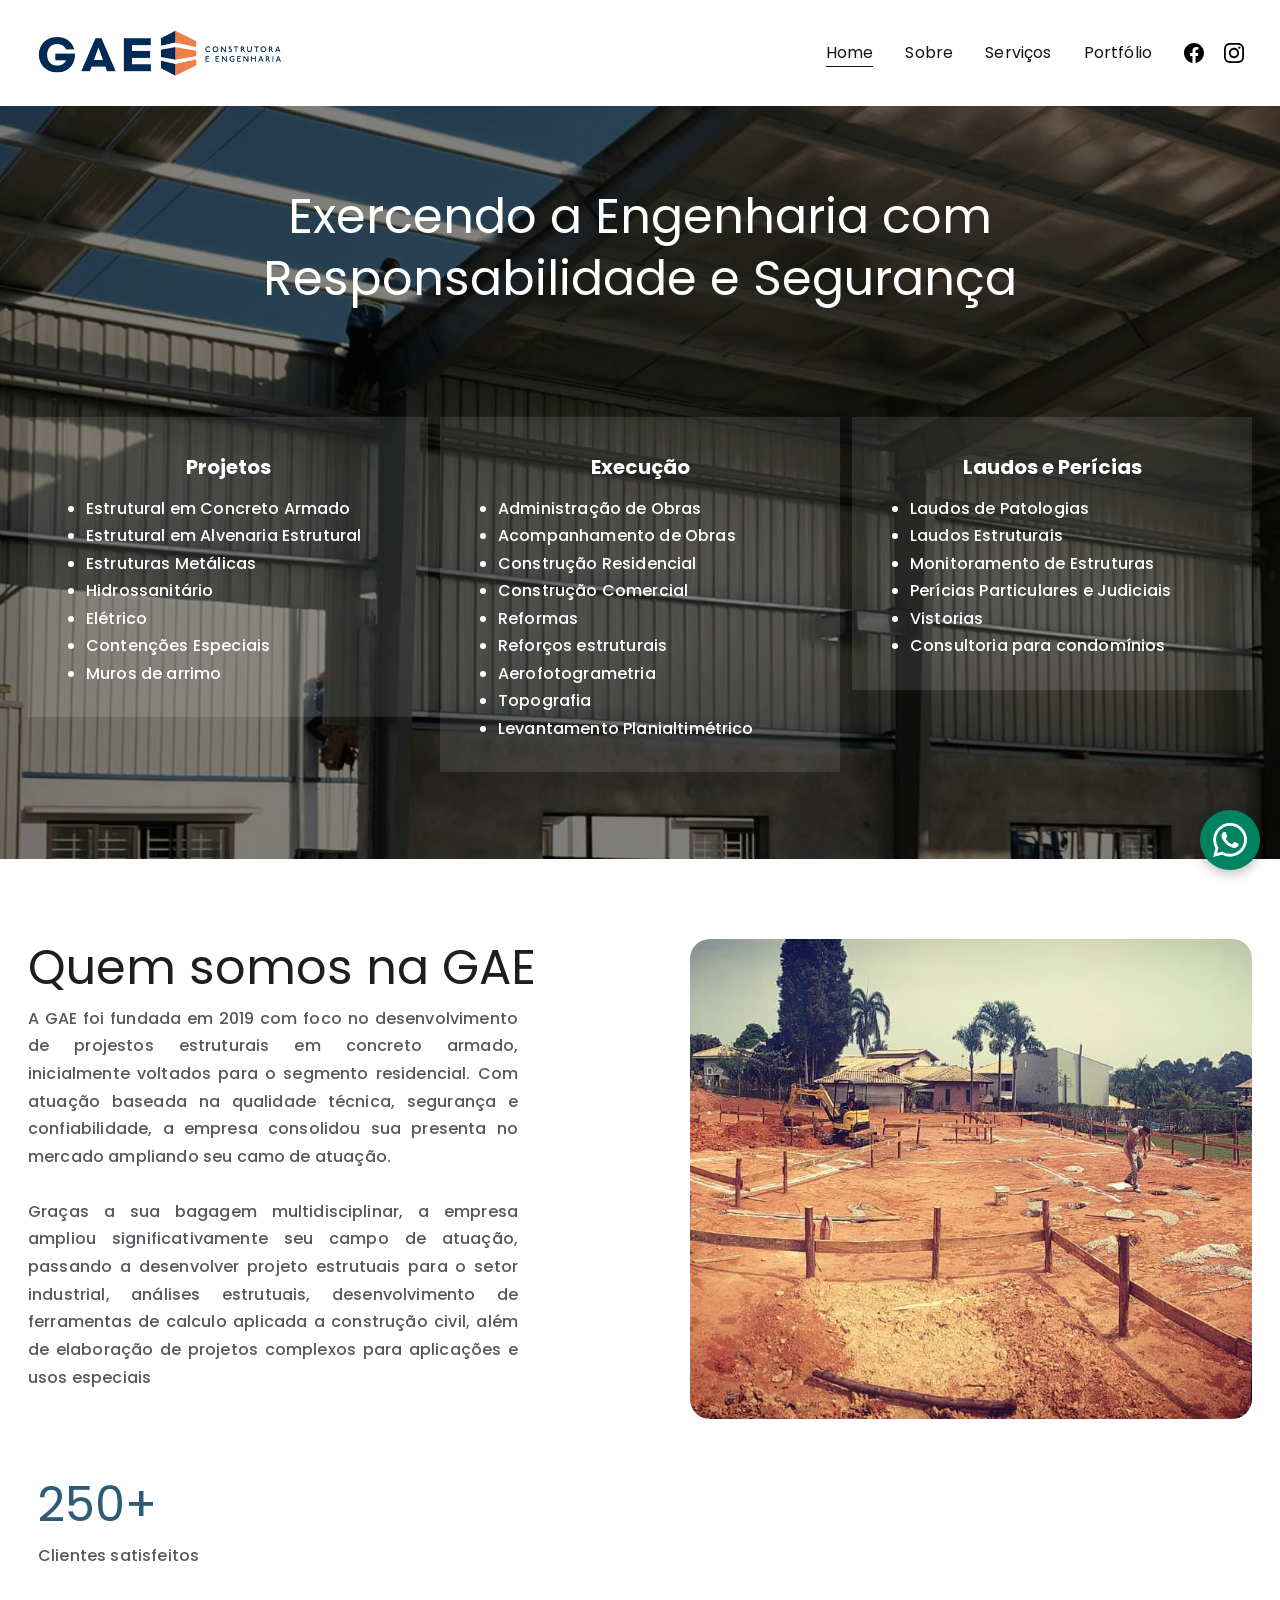
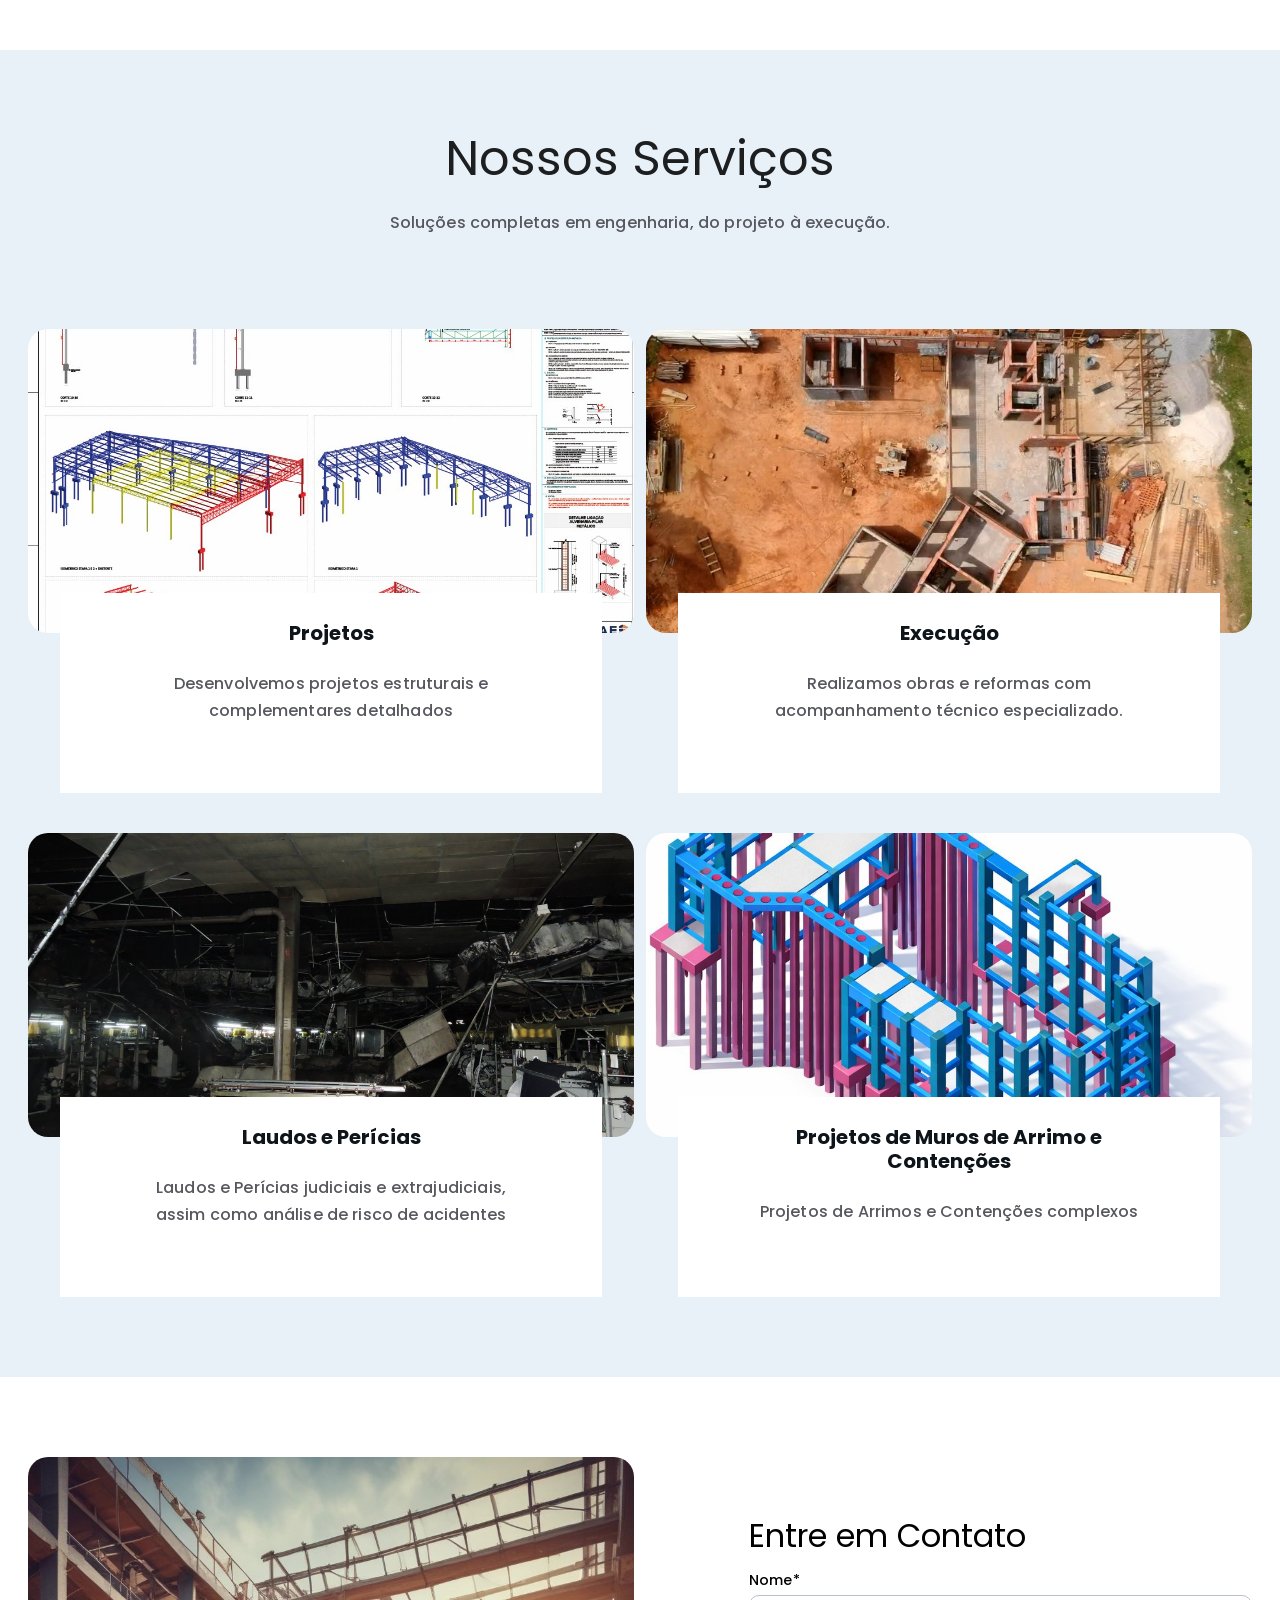
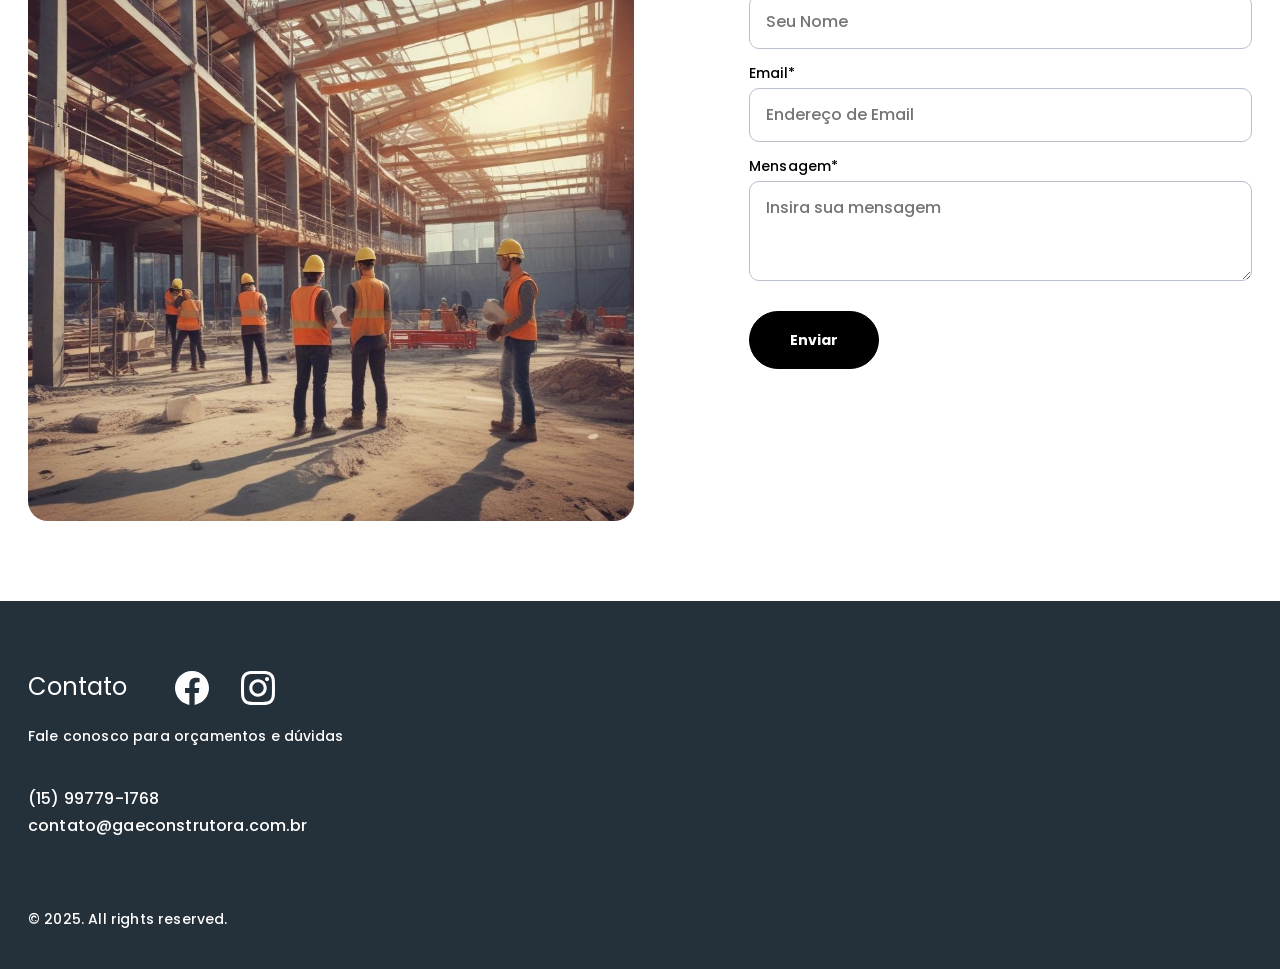
==== index.html @ 2bb5f5c6 "Site GAE Construtora: recriação estática do site da Hostinger Co-Authored-By: Claude Opus 5.5 <norep" ====
<!doctype html>
<html lang="pt-BR">
<head>
  <meta charset="utf-8">
  <meta name="viewport" content="width=device-width, initial-scale=1">
  <title>Soluções em Engenharia Civil e Projetos de Engenharia | GAE Construtora e Engenharia</title>
  <meta name="description" content="Oferecemos soluções completas em engenharia civil, abrangendo desde o projeto até a execução de obras. Atendemos condomínios, indústrias e residências com serviços de alta qualidade em projetos de engenharia.">
  <meta name="keywords" content="projeto de engenharia, execução de obras, serviços de engenharia civil">
  <link rel="canonical" href="https://gaeconstrutora.com.br/">
  <meta property="og:type" content="website">
  <meta property="og:site_name" content="GAE Construtora e Engenharia">
  <meta property="og:url" content="https://gaeconstrutora.com.br/">
  <meta property="og:title" content="Soluções em Engenharia Civil e Projetos de Engenharia | GAE Construtora e Engenharia">
  <meta property="og:description" content="Oferecemos soluções completas em engenharia civil, abrangendo desde o projeto até a execução de obras. Atendemos condomínios, indústrias e residências com serviços de alta qualidade em projetos de engenharia.">
  <meta property="og:image" content="https://gaeconstrutora.com.br/assets/img/hero-galpao.jpg">
  <link rel="icon" href="favicon.ico" sizes="any">
  <link rel="icon" type="image/png" href="assets/img/icone-gae.png">
  <link rel="apple-touch-icon" href="assets/img/apple-touch-icon.png">
  <link rel="preconnect" href="https://fonts.googleapis.com">
  <link rel="preconnect" href="https://fonts.gstatic.com" crossorigin>
  <link href="https://fonts.googleapis.com/css2?family=Poppins:wght@400;500;600;700&display=swap" rel="stylesheet">
  <link rel="stylesheet" href="assets/css/style.css">
</head>
<body>

  <!-- ===== CABEÇALHO (igual em todas as páginas) ===== -->
  <header class="header">
    <div class="header__inner">
      <a class="header__logo" href="./" aria-label="GAE Construtora e Engenharia — início">
        <img src="assets/img/logo-gae.png" alt="GAE Construtora e Engenharia" width="263" height="46">
      </a>
      <button class="menu-btn" aria-label="Abrir menu" aria-expanded="false">
        <svg viewBox="0 0 24 24" fill="none" stroke="currentColor" stroke-width="2" stroke-linecap="round"><path d="M3 6h18M3 12h18M3 18h18"/></svg>
      </button>
      <nav class="nav">
        <ul class="nav__links">
          <li><a href="./" aria-current="page">Home</a></li>
          <li><a href="sobre/">Sobre</a></li>
          <li><a href="servicos/">Serviços</a></li>
          <li><a href="portfolio/">Portfólio</a></li>
        </ul>
        <div class="social">
          <a href="https://www.facebook.com/gaeconstrutora" target="_blank" rel="noopener" aria-label="Facebook">
            <svg viewBox="0 0 24 24" fill="currentColor"><path d="M24 12.0726C24 5.44354 18.629 0.0725708 12 0.0725708C5.37097 0.0725708 0 5.44354 0 12.0726C0 18.0619 4.38823 23.0264 10.125 23.9274V15.5414H7.07661V12.0726H10.125V9.4287C10.125 6.42144 11.9153 4.76031 14.6574 4.76031C15.9706 4.76031 17.3439 4.99451 17.3439 4.99451V7.94612H15.8303C14.34 7.94612 13.875 8.87128 13.875 9.82015V12.0726H17.2031L16.6708 15.5414H13.875V23.9274C19.6118 23.0264 24 18.0619 24 12.0726Z"/></svg>
          </a>
          <a href="https://www.instagram.com/gaeconstrutora/" target="_blank" rel="noopener" aria-label="Instagram">
            <svg viewBox="0 0 24 24" fill="currentColor"><path d="M12.0027 5.84808C8.59743 5.84808 5.85075 8.59477 5.85075 12C5.85075 15.4053 8.59743 18.1519 12.0027 18.1519C15.4079 18.1519 18.1546 15.4053 18.1546 12C18.1546 8.59477 15.4079 5.84808 12.0027 5.84808ZM12.0027 15.9996C9.80212 15.9996 8.00312 14.2059 8.00312 12C8.00312 9.7941 9.79677 8.00046 12.0027 8.00046C14.2086 8.00046 16.0022 9.7941 16.0022 12C16.0022 14.2059 14.2032 15.9996 12.0027 15.9996ZM19.8412 5.59644C19.8412 6.39421 19.1987 7.03135 18.4062 7.03135C17.6085 7.03135 16.9713 6.38885 16.9713 5.59644C16.9713 4.80402 17.6138 4.16153 18.4062 4.16153C19.1987 4.16153 19.8412 4.80402 19.8412 5.59644ZM23.9157 7.05277C23.8247 5.13063 23.3856 3.42801 21.9775 2.02522C20.5747 0.622429 18.8721 0.183388 16.9499 0.0870135C14.9689 -0.0254238 9.03112 -0.0254238 7.05008 0.0870135C5.1333 0.178034 3.43068 0.617075 2.02253 2.01986C0.614389 3.42265 0.180703 5.12527 0.0843279 7.04742C-0.0281093 9.02845 -0.0281093 14.9662 0.0843279 16.9472C0.175349 18.8694 0.614389 20.572 2.02253 21.9748C3.43068 23.3776 5.12794 23.8166 7.05008 23.913C9.03112 24.0254 14.9689 24.0254 16.9499 23.913C18.8721 23.822 20.5747 23.3829 21.9775 21.9748C23.3803 20.572 23.8193 18.8694 23.9157 16.9472C24.0281 14.9662 24.0281 9.03381 23.9157 7.05277ZM21.3564 19.0728C20.9388 20.1223 20.1303 20.9307 19.0755 21.3537C17.496 21.9802 13.7481 21.8356 12.0027 21.8356C10.2572 21.8356 6.50396 21.9748 4.92984 21.3537C3.88042 20.9361 3.07195 20.1276 2.64897 19.0728C2.02253 17.4934 2.16709 13.7455 2.16709 12C2.16709 10.2546 2.02789 6.50129 2.64897 4.92717C3.06659 3.87776 3.87507 3.06928 4.92984 2.6463C6.50931 2.01986 10.2572 2.16443 12.0027 2.16443C13.7481 2.16443 17.5014 2.02522 19.0755 2.6463C20.1249 3.06392 20.9334 3.8724 21.3564 4.92717C21.9828 6.50665 21.8383 10.2546 21.8383 12C21.8383 13.7455 21.9828 17.4987 21.3564 19.0728Z"/></svg>
          </a>
        </div>
      </nav>
    </div>
  </header>

  <main>

    <!-- ===== HERO ===== -->
    <section class="hero">
      <div class="container">
        <h1 class="revelar">Exercendo a Engenharia com Responsabilidade e Segurança</h1>
        <div class="hero__boxes">
          <div class="hero__box revelar">
            <h6><strong>Projetos</strong></h6>
            <ul>
              <li>Estrutural em Concreto Armado</li>
              <li>Estrutural em Alvenaria Estrutural</li>
              <li>Estruturas Metálicas</li>
              <li>Hidrossanitário</li>
              <li>Elétrico</li>
              <li>Contenções Especiais</li>
              <li>Muros de arrimo</li>
            </ul>
          </div>
          <div class="hero__box revelar">
            <h6><strong>Execução</strong></h6>
            <ul>
              <li>Administração de Obras</li>
              <li>Acompanhamento de Obras</li>
              <li>Construção Residencial</li>
              <li>Construção Comercial</li>
              <li>Reformas</li>
              <li>Reforços estruturais</li>
              <li>Aerofotogrametria</li>
              <li>Topografia</li>
              <li>Levantamento Planialtimétrico</li>
            </ul>
          </div>
          <div class="hero__box revelar">
            <h6><strong>Laudos e Perícias</strong></h6>
            <ul>
              <li>Laudos de Patologias</li>
              <li>Laudos Estruturais</li>
              <li>Monitoramento de Estruturas</li>
              <li>Perícias Particulares e Judiciais</li>
              <li>Vistorias</li>
              <li>Consultoria para condomínios</li>
            </ul>
          </div>
        </div>
      </div>
    </section>

    <!-- ===== QUEM SOMOS ===== -->
    <section class="secao">
      <div class="container quem-somos">
        <div class="texto revelar">
          <h3>Quem somos na GAE</h3>
          <p class="justificado">A GAE foi fundada em 2019 com foco no desenvolvimento de projestos estruturais em concreto armado, inicialmente voltados para o segmento residencial. Com atuação baseada na qualidade técnica, segurança e confiabilidade, a empresa consolidou sua presenta no mercado ampliando seu camo de atuação.</p>
          <p class="justificado">Graças a sua bagagem multidisciplinar, a empresa ampliou significativamente seu campo de atuação, passando a desenvolver projeto estrutuais para o setor industrial, análises estrutuais, desenvolvimento de ferramentas de calculo aplicada a construção civil, além de elaboração de projetos complexos para aplicações e usos especiais</p>
          <div class="stat">
            <h3>250+</h3>
            <p>Clientes satisfeitos</p>
          </div>
        </div>
        <img class="revelar" src="assets/img/quem-somos-obra.jpg" alt="Obra da GAE em fase de fundação" loading="lazy">
      </div>
    </section>

    <!-- ===== NOSSOS SERVIÇOS ===== -->
    <section class="secao secao--clara">
      <div class="container">
        <h3 class="centro revelar">Nossos Serviços</h3>
        <p class="centro revelar" style="margin-top:22px">Soluções completas em engenharia, do projeto à execução.</p>
        <div class="cards cards--2" style="margin-top:92px">
          <div class="card revelar">
            <img src="assets/img/home-projetos.jpg" alt="Projeto estrutural de galpão metálico" loading="lazy">
            <div class="card__caixa">
              <h6><strong>Projetos</strong></h6>
              <p>Desenvolvemos projetos estruturais e complementares detalhados</p>
            </div>
          </div>
          <div class="card revelar">
            <img src="assets/img/obra-vale-do-lago.jpg" alt="Vista aérea de obra residencial" loading="lazy">
            <div class="card__caixa">
              <h6><strong>Execução</strong></h6>
              <p>Realizamos obras e reformas com acompanhamento técnico especializado.</p>
            </div>
          </div>
          <div class="card revelar">
            <img src="assets/img/laudo-incendio.jpg" alt="Galpão atingido por incêndio em vistoria" loading="lazy">
            <div class="card__caixa">
              <h6><strong>Laudos e Perícias</strong></h6>
              <p>Laudos e Perícias judiciais e extrajudiciais, assim como análise de risco de acidentes</p>
            </div>
          </div>
          <div class="card revelar">
            <img src="assets/img/home-arrimos.jpg" alt="Modelo 3D de estrutura de contenção" loading="lazy" style="object-position:50% 49%">
            <div class="card__caixa">
              <h6><strong>Projetos de Muros de Arrimo e Contenções</strong></h6>
              <p>Projetos de Arrimos e Contenções complexos</p>
            </div>
          </div>
        </div>
      </div>
    </section>

    <!-- ===== CONTATO ===== -->
    <section class="secao" id="contato">
      <div class="container contato">
        <img class="revelar" src="assets/img/contato-obra.jpg" alt="Equipe em obra de estrutura metálica" loading="lazy">
        <div class="contato__form revelar">
          <h3>Entre em Contato</h3>
          <!-- O formulário envia a mensagem para o e-mail abaixo (serviço gratuito FormSubmit) -->
          <form id="form-contato" class="form" action="https://formsubmit.co/ajax/contato@gaeconstrutora.com.br" method="POST">
            <input type="hidden" name="_subject" value="Nova mensagem pelo site da GAE">
            <input type="hidden" name="_template" value="table">
            <input type="text" name="_honey" class="hp" tabindex="-1" autocomplete="off">
            <label for="nome">Nome*</label>
            <input id="nome" name="Nome" type="text" placeholder="Seu Nome" required>
            <label for="email">Email*</label>
            <input id="email" name="Email" type="email" placeholder="Endereço de Email" required>
            <label for="mensagem">Mensagem*</label>
            <textarea id="mensagem" name="Mensagem" placeholder="Insira sua mensagem" required></textarea>
            <button class="btn" type="submit">Enviar</button>
            <p class="form__msg" role="status" aria-live="polite"></p>
          </form>
        </div>
      </div>
    </section>

  </main>

  <!-- ===== RODAPÉ (igual em todas as páginas) ===== -->
  <footer class="footer">
    <div class="container">
      <div class="footer__topo">
        <h5>Contato</h5>
        <div class="social">
          <a href="https://www.facebook.com/gaeconstrutora" target="_blank" rel="noopener" aria-label="Facebook">
            <svg viewBox="0 0 24 24" fill="currentColor"><path d="M24 12.0726C24 5.44354 18.629 0.0725708 12 0.0725708C5.37097 0.0725708 0 5.44354 0 12.0726C0 18.0619 4.38823 23.0264 10.125 23.9274V15.5414H7.07661V12.0726H10.125V9.4287C10.125 6.42144 11.9153 4.76031 14.6574 4.76031C15.9706 4.76031 17.3439 4.99451 17.3439 4.99451V7.94612H15.8303C14.34 7.94612 13.875 8.87128 13.875 9.82015V12.0726H17.2031L16.6708 15.5414H13.875V23.9274C19.6118 23.0264 24 18.0619 24 12.0726Z"/></svg>
          </a>
          <a href="https://www.instagram.com/gaeconstrutora/" target="_blank" rel="noopener" aria-label="Instagram">
            <svg viewBox="0 0 24 24" fill="currentColor"><path d="M12.0027 5.84808C8.59743 5.84808 5.85075 8.59477 5.85075 12C5.85075 15.4053 8.59743 18.1519 12.0027 18.1519C15.4079 18.1519 18.1546 15.4053 18.1546 12C18.1546 8.59477 15.4079 5.84808 12.0027 5.84808ZM12.0027 15.9996C9.80212 15.9996 8.00312 14.2059 8.00312 12C8.00312 9.7941 9.79677 8.00046 12.0027 8.00046C14.2086 8.00046 16.0022 9.7941 16.0022 12C16.0022 14.2059 14.2032 15.9996 12.0027 15.9996ZM19.8412 5.59644C19.8412 6.39421 19.1987 7.03135 18.4062 7.03135C17.6085 7.03135 16.9713 6.38885 16.9713 5.59644C16.9713 4.80402 17.6138 4.16153 18.4062 4.16153C19.1987 4.16153 19.8412 4.80402 19.8412 5.59644ZM23.9157 7.05277C23.8247 5.13063 23.3856 3.42801 21.9775 2.02522C20.5747 0.622429 18.8721 0.183388 16.9499 0.0870135C14.9689 -0.0254238 9.03112 -0.0254238 7.05008 0.0870135C5.1333 0.178034 3.43068 0.617075 2.02253 2.01986C0.614389 3.42265 0.180703 5.12527 0.0843279 7.04742C-0.0281093 9.02845 -0.0281093 14.9662 0.0843279 16.9472C0.175349 18.8694 0.614389 20.572 2.02253 21.9748C3.43068 23.3776 5.12794 23.8166 7.05008 23.913C9.03112 24.0254 14.9689 24.0254 16.9499 23.913C18.8721 23.822 20.5747 23.3829 21.9775 21.9748C23.3803 20.572 23.8193 18.8694 23.9157 16.9472C24.0281 14.9662 24.0281 9.03381 23.9157 7.05277ZM21.3564 19.0728C20.9388 20.1223 20.1303 20.9307 19.0755 21.3537C17.496 21.9802 13.7481 21.8356 12.0027 21.8356C10.2572 21.8356 6.50396 21.9748 4.92984 21.3537C3.88042 20.9361 3.07195 20.1276 2.64897 19.0728C2.02253 17.4934 2.16709 13.7455 2.16709 12C2.16709 10.2546 2.02789 6.50129 2.64897 4.92717C3.06659 3.87776 3.87507 3.06928 4.92984 2.6463C6.50931 2.01986 10.2572 2.16443 12.0027 2.16443C13.7481 2.16443 17.5014 2.02522 19.0755 2.6463C20.1249 3.06392 20.9334 3.8724 21.3564 4.92717C21.9828 6.50665 21.8383 10.2546 21.8383 12C21.8383 13.7455 21.9828 17.4987 21.3564 19.0728Z"/></svg>
          </a>
        </div>
      </div>
      <p class="footer__chamada">Fale conosco para orçamentos e dúvidas</p>
      <div class="footer__contatos">
        <p><a href="tel:+5515997791768">(15) 99779-1768</a></p>
        <p><a href="mailto:contato@gaeconstrutora.com.br">contato@gaeconstrutora.com.br</a></p>
      </div>
      <p class="footer__copy">© 2025. All rights reserved.</p>
    </div>
  </footer>

  <a class="whatsapp" href="https://wa.me/5515997791768?text=Ol%C3%A1!%20Gostaria%20de%20mais%20informa%C3%A7%C3%B5es%20sobre%20seus%20servi%C3%A7os!%20" target="_blank" rel="noopener" aria-label="Fale conosco pelo WhatsApp">
    <svg viewBox="0 0 24 24" fill="currentColor"><path d="M17.472 14.382c-.297-.149-1.758-.867-2.03-.967-.273-.099-.471-.148-.67.15-.197.297-.767.966-.94 1.164-.173.199-.347.223-.644.075-.297-.15-1.255-.463-2.39-1.475-.883-.788-1.48-1.761-1.653-2.059-.173-.297-.018-.458.13-.606.134-.133.298-.347.446-.52.149-.174.198-.298.298-.497.099-.198.05-.371-.025-.52-.075-.149-.669-1.612-.916-2.207-.242-.579-.487-.5-.669-.51-.173-.008-.371-.01-.57-.01-.198 0-.52.074-.792.372-.272.297-1.04 1.016-1.04 2.479 0 1.462 1.065 2.875 1.213 3.074.149.198 2.096 3.2 5.077 4.487.709.306 1.262.489 1.694.625.712.227 1.36.195 1.871.118.571-.085 1.758-.719 2.006-1.413.248-.694.248-1.289.173-1.413-.074-.124-.272-.198-.57-.347m-5.421 7.403h-.004a9.87 9.87 0 01-5.031-1.378l-.361-.214-3.741.982.998-3.648-.235-.374a9.86 9.86 0 01-1.51-5.26c.001-5.45 4.436-9.884 9.888-9.884 2.64 0 5.122 1.03 6.988 2.898a9.825 9.825 0 012.893 6.994c-.003 5.45-4.437 9.884-9.885 9.884m8.413-18.297A11.815 11.815 0 0012.05 0C5.495 0 .16 5.335.157 11.892c0 2.096.547 4.142 1.588 5.945L.057 24l6.305-1.654a11.882 11.882 0 005.683 1.448h.005c6.554 0 11.89-5.335 11.893-11.893a11.821 11.821 0 00-3.48-8.413Z"/></svg>
  </a>

  <script src="assets/js/main.js"></script>
</body>
</html>
---- assets/css/style.css ----
/* =========================================================
   GAE Construtora e Engenharia — estilos do site
   Cores, fontes e medidas principais ficam nas variáveis abaixo.
   ========================================================= */

:root {
  --azul: #2e5c77;          /* destaque (ex.: "250+") */
  --escuro: #24303a;        /* fundo do rodapé e seções escuras */
  --azul-claro: #e8f1f8;    /* fundo "Nossos Serviços" */
  --titulo: #1d1e20;
  --titulo-forte: #0d141a;
  --texto: #56585e;
  --branco: #ffffff;
  --whatsapp: #008361;

  --largura: 1224px;
  --raio: 20px;
  --header-h: 106px;
  --fonte: 'Poppins', sans-serif;
}

*, *::before, *::after { box-sizing: border-box; }

html { scroll-behavior: smooth; }

body {
  margin: 0;
  font-family: var(--fonte);
  font-size: 16px;
  font-weight: 500;
  line-height: 1.72;
  letter-spacing: 0.01em;
  color: var(--texto);
  background: var(--branco);
  -webkit-font-smoothing: antialiased;
}

img { display: block; max-width: 100%; }
a { color: inherit; }

h1, h2, h3, h4, h5, h6 {
  margin: 0;
  font-weight: 400;
  line-height: 1.2;
  letter-spacing: normal;
  color: var(--titulo);
}
h1 { font-size: 48px; line-height: 1.3; }
h3 { font-size: 48px; }
h5 { font-size: 24px; }
h6 { font-size: 20px; }
h5 strong, h6 strong { font-weight: 700; }
p { margin: 0; }

.container {
  width: 100%;
  max-width: calc(var(--largura) + 32px);
  margin: 0 auto;
  padding: 0 16px;
}

.secao { padding: 80px 0; }
.secao--escura { background: var(--escuro); }
.secao--escura h1, .secao--escura h3, .secao--escura h5, .secao--escura p { color: var(--branco); }
.secao--clara { background: var(--azul-claro); }

.centro { text-align: center; }
.justificado { text-align: justify; }
.texto-preto { color: #000; }

/* ---------- Cabeçalho ---------- */
.header {
  position: sticky;
  top: 0;
  z-index: 50;
  background: var(--branco);
}
.header__inner {
  display: flex;
  align-items: center;
  justify-content: space-between;
  max-width: 1240px;
  height: var(--header-h);
  margin: 0 auto;
  padding: 30px 16px;
}
.header__logo img { width: 263px; height: auto; }
.nav { display: flex; align-items: center; gap: 32px; }
.nav__links { display: flex; gap: 32px; margin: 0; padding: 0; list-style: none; }
.nav__links a {
  font-size: 16px;
  font-weight: 400;
  color: var(--titulo-forte);
  text-decoration: none;
  padding-bottom: 2px;
  border-bottom: 1px solid transparent;
}
.nav__links a:hover, .nav__links a[aria-current="page"] { border-bottom-color: var(--titulo-forte); }
.social { display: flex; align-items: center; gap: 20px; }
.social a { display: flex; color: #000; }
.social a:hover { color: #3a3a3a; }
.social svg { width: 20px; height: 20px; }
.menu-btn {
  display: none;
  background: none;
  border: 0;
  padding: 6px;
  cursor: pointer;
  color: var(--titulo-forte);
}
.menu-btn svg { width: 26px; height: 26px; display: block; }

/* ---------- Hero (Home) ---------- */
.hero {
  position: relative;
  min-height: 753px;
  padding: 80px 0;
  background: url("../img/hero-galpao.jpg") center / cover no-repeat;
}
.hero::before {
  content: "";
  position: absolute;
  inset: 0;
  background: rgba(0, 0, 0, 0.45);
}
.hero .container { position: relative; }
.hero h1 { color: var(--branco); text-align: center; max-width: 1018px; margin: 0 auto; }
.hero__boxes {
  display: grid;
  grid-template-columns: repeat(3, 1fr);
  gap: 12px;
  align-items: start;
  margin-top: 106px;
}
.hero__box {
  background: rgba(255, 255, 255, 0.1);
  padding: 38px 38px 30px;
  color: var(--branco);
}
.hero__box h6 { color: var(--branco); text-align: center; margin-bottom: 16px; }
.hero__box ul { margin: 0; padding-left: 20px; }
.hero__box li { color: var(--branco); }

/* ---------- Quem somos (Home) ---------- */
.quem-somos {
  display: grid;
  grid-template-columns: 490px 1fr;
  column-gap: 172px;
  align-items: start;
}
.quem-somos h3 { margin-bottom: 8px; white-space: nowrap; }
.quem-somos .texto p { line-height: 1.73; }
.quem-somos .texto p + p { margin-top: 27px; }
.quem-somos img { width: 100%; height: 480px; object-fit: cover; border-radius: var(--raio); }
.stat { margin: 85px 0 0 10px; }
.stat h3 { color: var(--azul); }

/* ---------- Cartões com imagem e caixa branca ---------- */
.cards { display: grid; gap: 40px 12px; }
.cards--2 { grid-template-columns: repeat(2, 1fr); }
.cards--3 { grid-template-columns: repeat(3, 1fr); }
.card { position: relative; }
.card img { width: 100%; height: 304px; object-fit: cover; border-radius: var(--raio); }
.card__caixa {
  position: relative;
  min-height: 200px;
  margin: -40px 32px 0;
  padding: 28px 24px 24px;
  background: var(--branco);
  text-align: center;
}
.card__caixa h6 { color: var(--titulo-forte); margin-bottom: 25px; }
.cards--2 .card__caixa h6, .cards--2 .card__caixa p { max-width: 400px; margin-left: auto; margin-right: auto; }
.cards--3 .card__caixa { margin: -40px 0 0; padding: 40px 47px 24px; text-align: left; }
.cards--3 .card__caixa h6 { margin-bottom: 15px; }
.card__caixa p { color: var(--texto); }

/* ---------- Contato (formulário) ---------- */
.contato {
  display: grid;
  grid-template-columns: 606px 1fr;
  column-gap: 115px;
}
.contato > img { width: 100%; height: 664px; object-fit: cover; border-radius: var(--raio); }
.contato__form { padding-top: 58px; }
.contato__form h3 { font-size: 32px; line-height: 1.3; color: #000; margin-bottom: 8px; }
.form label { display: block; margin: 15px 0 6px; font-size: 14px; color: #000; line-height: 1.3; }
.form input, .form textarea {
  width: 100%;
  padding: 12px 16px;
  font: inherit;
  font-size: 16px;
  color: #000;
  background: var(--branco);
  border: 1px solid #b8c0cc;
  border-radius: 10px;
  outline: none;
  transition: border-color 0.2s;
}
.form input:hover, .form textarea:hover, .form input:focus, .form textarea:focus { border-color: #000; }
.form textarea { height: 100px; resize: vertical; }
.form .hp { display: none; }
.btn {
  display: inline-block;
  margin-top: 22px;
  padding: 16px 40px;
  font: inherit;
  font-size: 14px;
  font-weight: 700;
  color: var(--branco);
  background: #000;
  border: 1px solid #000;
  border-radius: 999px;
  cursor: pointer;
  transition: background-color 0.2s;
}
.btn:hover { background: #1d1e20; }
.btn:disabled { opacity: 0.6; cursor: wait; }
.form__msg { margin-top: 16px; font-size: 15px; color: #000; }
.form__msg--erro { color: #b00020; }

/* ---------- Linhas imagem + texto (Serviços) ---------- */
.linhas { display: grid; gap: 80px; margin-top: 92px; }
.linha {
  display: grid;
  grid-template-columns: 606px 1fr;
  column-gap: 115px;
  align-items: start;
}
.linha img { width: 100%; height: 360px; object-fit: cover; border-radius: var(--raio); }
.linha h5 { margin-bottom: 24px; }
.linha--grande h5 { font-size: 28px; line-height: 1.3; margin-bottom: 16px; }
.subtitulo { max-width: 477px; margin-top: 22px; }

/* ---------- Sobre ---------- */
.duas-colunas {
  display: grid;
  grid-template-columns: repeat(2, 503px);
  column-gap: 115px;
  margin-top: 46px;
}
.duas-colunas h6 { color: var(--titulo-forte); margin-bottom: 16px; }
.localizacao p.intro { max-width: 503px; margin-top: 16px; }
.localizacao h6 { font-size: 16px; line-height: 1.3; color: var(--titulo-forte); margin-top: 49px; }
.localizacao address { font-style: normal; margin-top: 12px; }
.mapa {
  width: 100%;
  max-width: 588px;
  height: 306px;
  margin-top: 46px;
  border: 0;
  background: #f1f2f6;
}

/* ---------- Portfólio ---------- */
.titulo-pagina { font-weight: 600; }
.em-construcao { position: relative; width: 480px; max-width: 100%; margin: 116px auto 0; }
.em-construcao img { width: 100%; height: 320px; object-fit: cover; }
.em-construcao h3 {
  position: absolute;
  inset: 0;
  display: flex;
  align-items: center;
  justify-content: center;
  font-size: 32px;
  line-height: 1.3;
  color: #1a1a1a;
}
.depoimentos {
  position: relative;
  padding: 117px 0 80px;
  min-height: 459px;
  background: url("../img/depoimentos-fundo.jpg") center / cover no-repeat;
}
.depoimentos::before { content: ""; position: absolute; inset: 0; background: rgba(0, 0, 0, 0.45); }
.depoimentos .container { position: relative; display: grid; grid-template-columns: repeat(2, 1fr); gap: 48px; }
.depoimento { text-align: center; color: var(--branco); max-width: 503px; margin: 0 auto; }
.depoimento .estrelas { font-size: 20px; line-height: 1.3; color: var(--branco); }
.depoimento blockquote { margin: 16px 0 0; font-size: 18px; }
.depoimento img { width: 48px; height: 48px; border-radius: 50%; object-fit: cover; margin: 43px auto 8px; }

/* ---------- Rodapé ---------- */
.footer { background: var(--escuro); color: var(--branco); padding: 70px 0 40px; min-height: 368px; }
.footer__topo { display: flex; align-items: center; gap: 48px; }
.footer h5 { color: var(--branco); }
.footer .social { gap: 32px; }
.footer .social a, .footer .social a:hover { color: var(--branco); }
.footer .social svg { width: 34px; height: 34px; }
.footer__chamada { font-size: 14px; line-height: 1.3; margin-top: 22px; }
.footer__contatos { margin-top: 40px; }
.footer__contatos a { text-decoration: none; }
.footer__contatos a:hover { text-decoration: underline; }
.footer__copy { font-size: 14px; line-height: 1.3; margin-top: 70px; }

/* ---------- Botão WhatsApp ---------- */
.whatsapp {
  position: fixed;
  right: 20px;
  bottom: 30px;
  z-index: 60;
  display: flex;
  align-items: center;
  justify-content: center;
  width: 60px;
  height: 60px;
  border-radius: 50%;
  background: var(--whatsapp);
  color: var(--branco);
  box-shadow: 0 4px 12px rgba(0, 0, 0, 0.25);
  transition: transform 0.2s;
}
.whatsapp:hover { transform: scale(1.06); }
.whatsapp svg { width: 34px; height: 34px; }

/* ---------- Animação ao rolar ---------- */
.revelar { opacity: 0; transform: translateY(24px); transition: opacity 0.6s ease, transform 0.6s ease; }
.revelar.visivel { opacity: 1; transform: none; }
@media (prefers-reduced-motion: reduce) {
  .revelar { opacity: 1; transform: none; transition: none; }
  html { scroll-behavior: auto; }
}

/* =========================================================
   Tablet
   ========================================================= */
@media (max-width: 1240px) {
  .quem-somos { grid-template-columns: 1fr 1fr; column-gap: 64px; }
  .contato { grid-template-columns: 1fr 1fr; column-gap: 64px; }
  .linha { grid-template-columns: 1fr 1fr; column-gap: 64px; }
  .duas-colunas { grid-template-columns: 1fr 1fr; column-gap: 64px; }
}

/* =========================================================
   Celular
   ========================================================= */
@media (max-width: 920px) {
  :root { --header-h: 66px; }
  h3 { font-size: 32px; }
  .quem-somos h3 { white-space: normal; }
  .secao { padding: 56px 0; }

  .header__inner { padding: 12px 16px; }
  .header__logo img { width: 130px; }
  .menu-btn { display: block; }
  .nav {
    position: absolute;
    top: var(--header-h);
    left: 0;
    right: 0;
    flex-direction: column;
    align-items: flex-end;
    gap: 20px;
    padding: 24px 16px 28px;
    background: var(--branco);
    box-shadow: 0 8px 16px rgba(0, 0, 0, 0.08);
    display: none;
  }
  .nav.aberto { display: flex; }
  .nav__links { flex-direction: column; align-items: flex-end; gap: 20px; }

  .hero { min-height: 0; padding: 56px 0; }
  .hero h1 { font-size: 24px; }
  .hero__boxes { grid-template-columns: 1fr; gap: 40px; margin-top: 56px; }

  .quem-somos, .contato, .linha, .duas-colunas, .cards--2, .cards--3 { grid-template-columns: 1fr; }
  .quem-somos img { height: 264px; margin-top: 40px; }
  .stat { margin: 48px 0 0; }
  .cards { gap: 40px; margin-top: 48px !important; }
  .card img { height: 224px; }
  .card__caixa { margin: -40px 10px 0; }

  .contato > img { height: 264px; order: 2; margin-top: 40px; }
  .contato__form { padding-top: 0; }

  .linhas { gap: 48px; margin-top: 40px; }
  .linha img { height: 264px; margin-bottom: 16px; }
  .linha--grande h5 { font-size: 24px; }

  .titulo-servicos { font-size: 32px; }
  .duas-colunas { row-gap: 40px; }
  .em-construcao { margin-top: 40px; }
  .em-construcao h3 { font-size: 18px; }
  .depoimentos { padding: 80px 0 56px; }
  .depoimentos .container { grid-template-columns: 1fr; gap: 72px; }
  .titulo-pagina { font-size: 32px; }

  .footer { padding: 40px 0; }
  .footer__topo { flex-direction: column; align-items: flex-start; gap: 24px; }
}
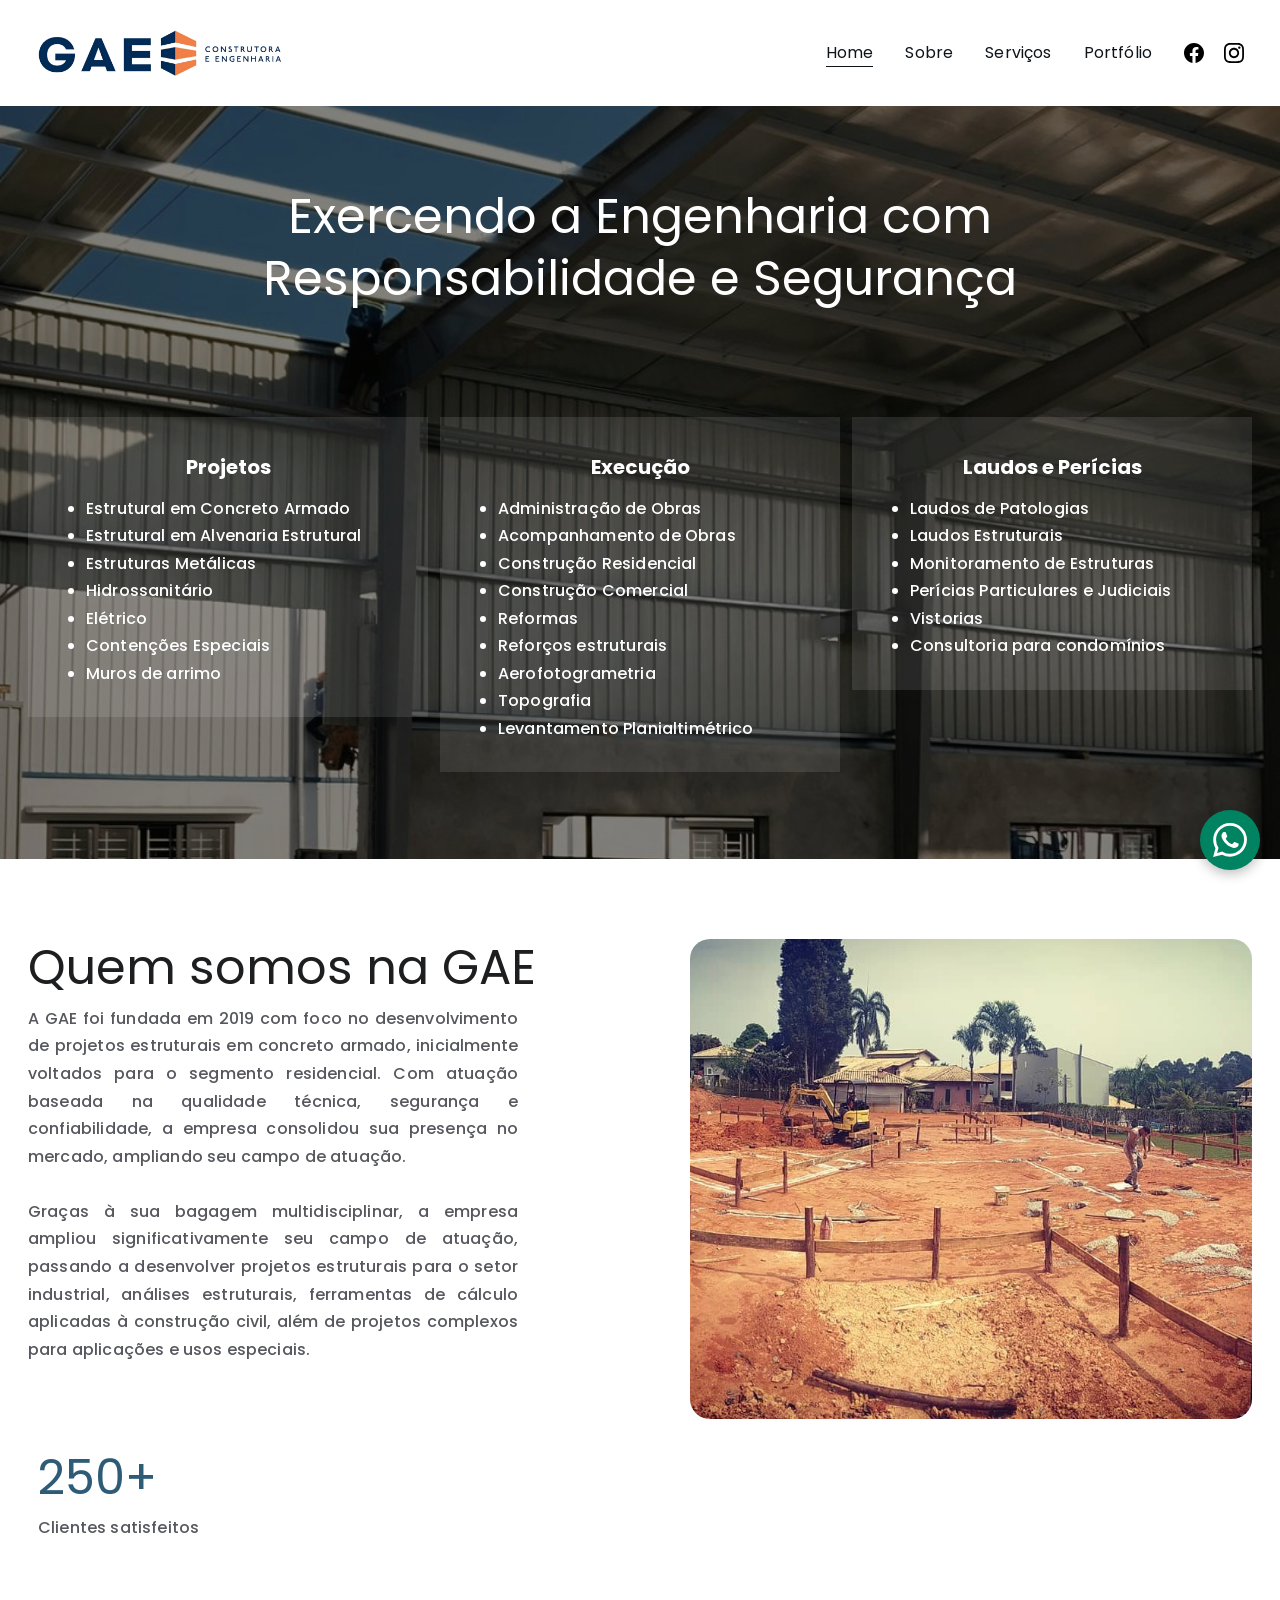
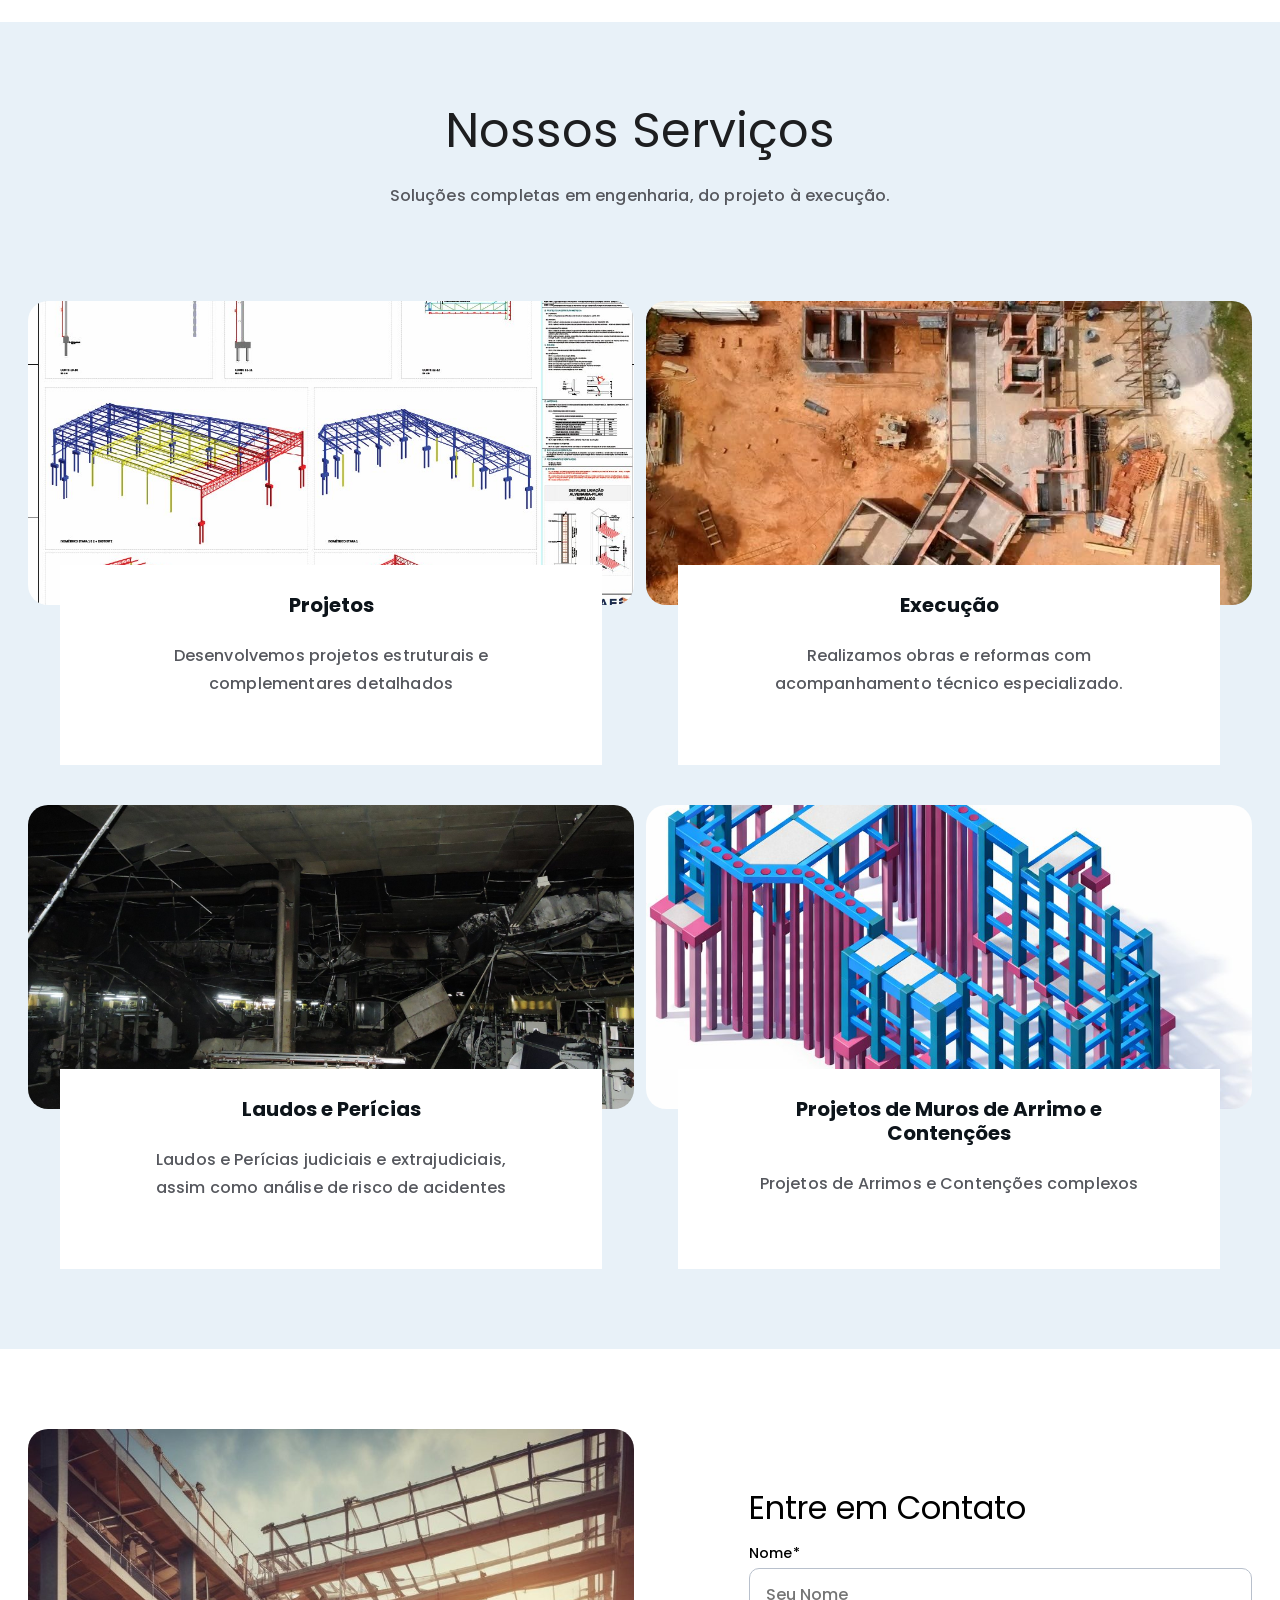
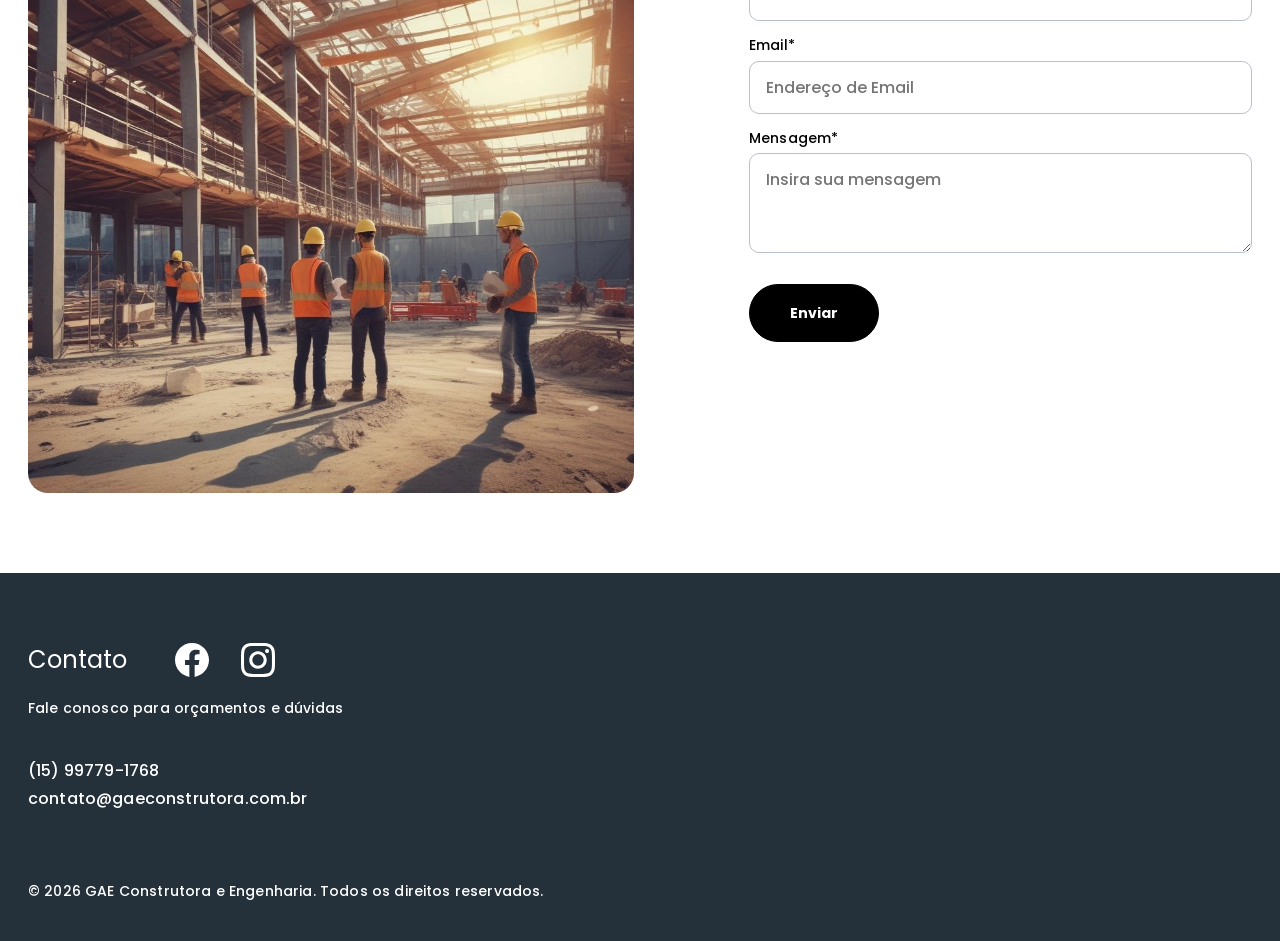
==== commit 2a467f38: "Corrige textos, remove depoimentos fictícios e traduz rodapé - Erros de digitação em Quem somos e Se" ====
--- a/index.html
+++ b/index.html
@@ -104,8 +104,8 @@
       <div class="container quem-somos">
         <div class="texto revelar">
           <h3>Quem somos na GAE</h3>
-          <p class="justificado">A GAE foi fundada em 2019 com foco no desenvolvimento de projestos estruturais em concreto armado, inicialmente voltados para o segmento residencial. Com atuação baseada na qualidade técnica, segurança e confiabilidade, a empresa consolidou sua presenta no mercado ampliando seu camo de atuação.</p>
-          <p class="justificado">Graças a sua bagagem multidisciplinar, a empresa ampliou significativamente seu campo de atuação, passando a desenvolver projeto estrutuais para o setor industrial, análises estrutuais, desenvolvimento de ferramentas de calculo aplicada a construção civil, além de elaboração de projetos complexos para aplicações e usos especiais</p>
+          <p class="justificado">A GAE foi fundada em 2019 com foco no desenvolvimento de projetos estruturais em concreto armado, inicialmente voltados para o segmento residencial. Com atuação baseada na qualidade técnica, segurança e confiabilidade, a empresa consolidou sua presença no mercado, ampliando seu campo de atuação.</p>
+          <p class="justificado">Graças à sua bagagem multidisciplinar, a empresa ampliou significativamente seu campo de atuação, passando a desenvolver projetos estruturais para o setor industrial, análises estruturais, ferramentas de cálculo aplicadas à construção civil, além de projetos complexos para aplicações e usos especiais.</p>
           <div class="stat">
             <h3>250+</h3>
             <p>Clientes satisfeitos</p>
@@ -198,7 +198,7 @@
         <p><a href="tel:+5515997791768">(15) 99779-1768</a></p>
         <p><a href="mailto:contato@gaeconstrutora.com.br">contato@gaeconstrutora.com.br</a></p>
       </div>
-      <p class="footer__copy">© 2025. All rights reserved.</p>
+      <p class="footer__copy">© <span id="ano">2026</span> GAE Construtora e Engenharia. Todos os direitos reservados.</p>
     </div>
   </footer>
 
--- a/assets/css/style.css
+++ b/assets/css/style.css
@@ -266,18 +266,6 @@
   line-height: 1.3;
   color: #1a1a1a;
 }
-.depoimentos {
-  position: relative;
-  padding: 117px 0 80px;
-  min-height: 459px;
-  background: url("../img/depoimentos-fundo.jpg") center / cover no-repeat;
-}
-.depoimentos::before { content: ""; position: absolute; inset: 0; background: rgba(0, 0, 0, 0.45); }
-.depoimentos .container { position: relative; display: grid; grid-template-columns: repeat(2, 1fr); gap: 48px; }
-.depoimento { text-align: center; color: var(--branco); max-width: 503px; margin: 0 auto; }
-.depoimento .estrelas { font-size: 20px; line-height: 1.3; color: var(--branco); }
-.depoimento blockquote { margin: 16px 0 0; font-size: 18px; }
-.depoimento img { width: 48px; height: 48px; border-radius: 50%; object-fit: cover; margin: 43px auto 8px; }
 
 /* ---------- Rodapé ---------- */
 .footer { background: var(--escuro); color: var(--branco); padding: 70px 0 40px; min-height: 368px; }
@@ -380,8 +368,6 @@
   .duas-colunas { row-gap: 40px; }
   .em-construcao { margin-top: 40px; }
   .em-construcao h3 { font-size: 18px; }
-  .depoimentos { padding: 80px 0 56px; }
-  .depoimentos .container { grid-template-columns: 1fr; gap: 72px; }
   .titulo-pagina { font-size: 32px; }
 
   .footer { padding: 40px 0; }
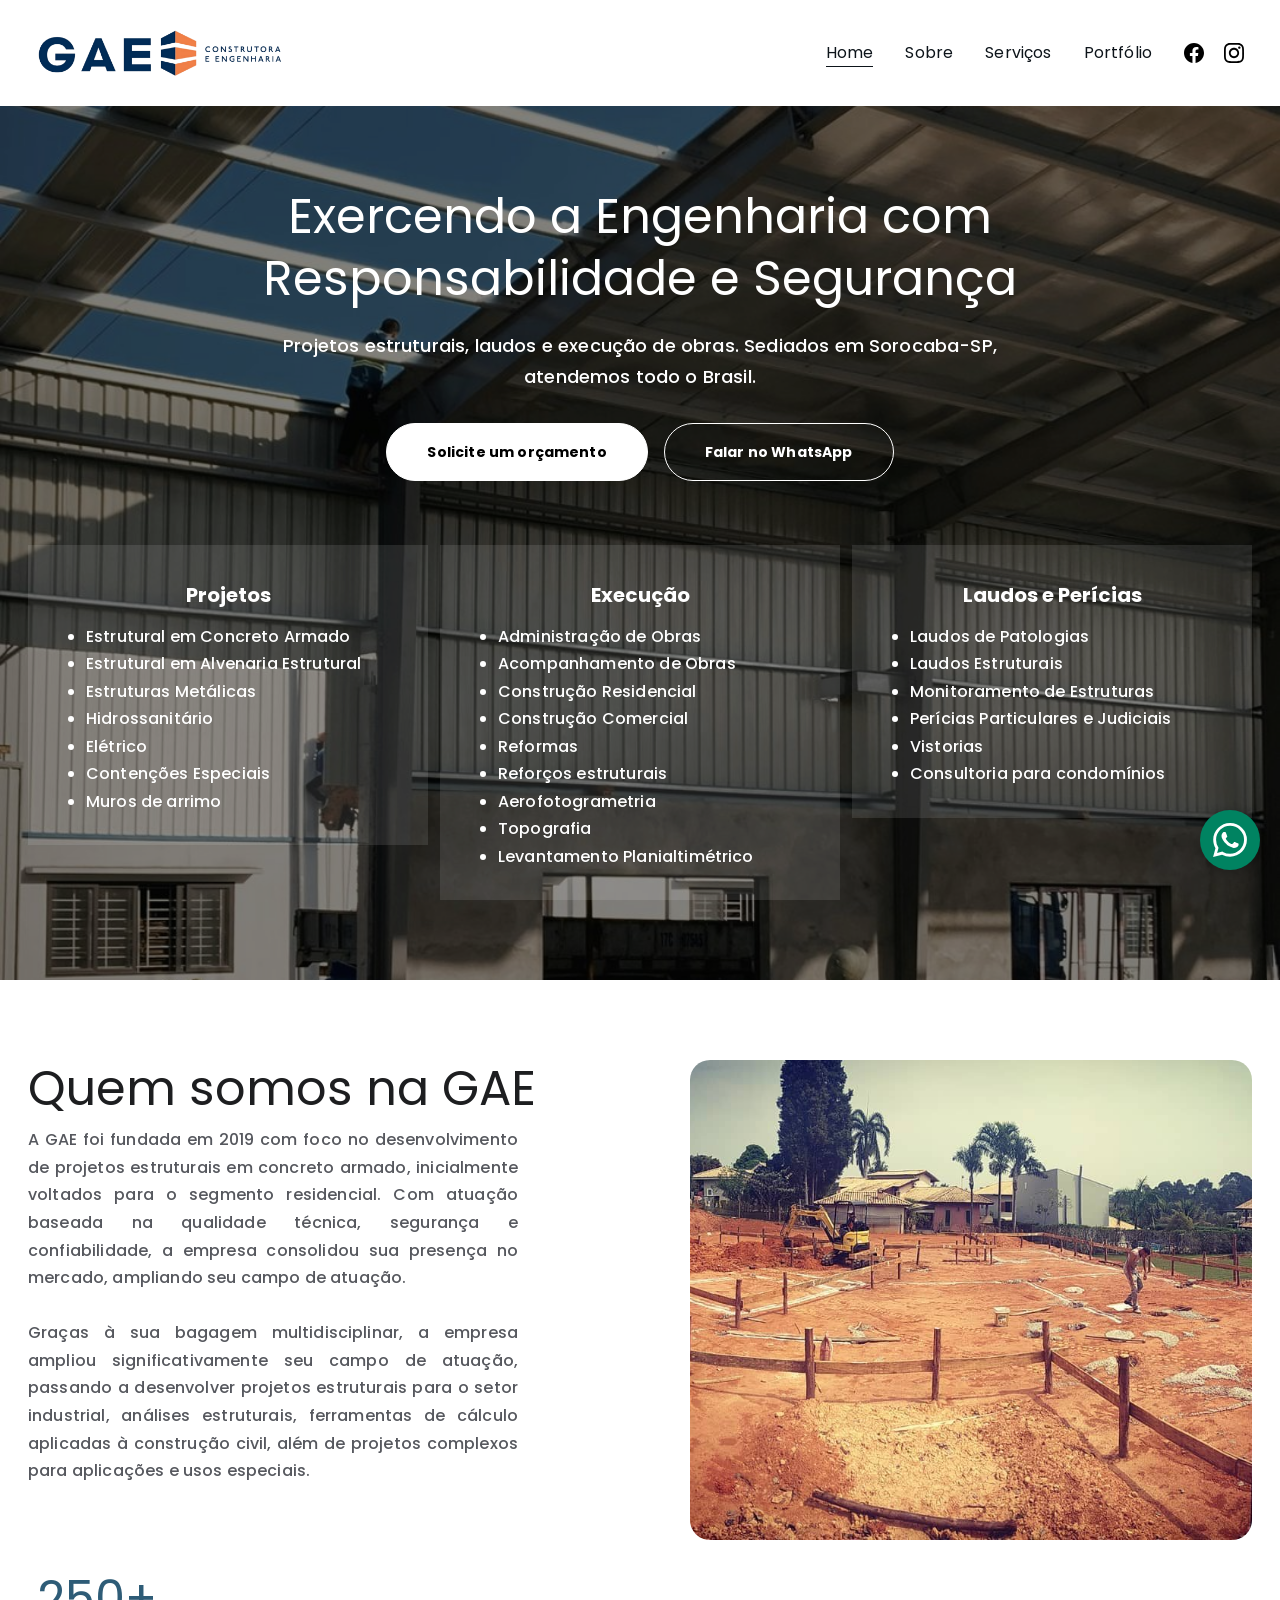
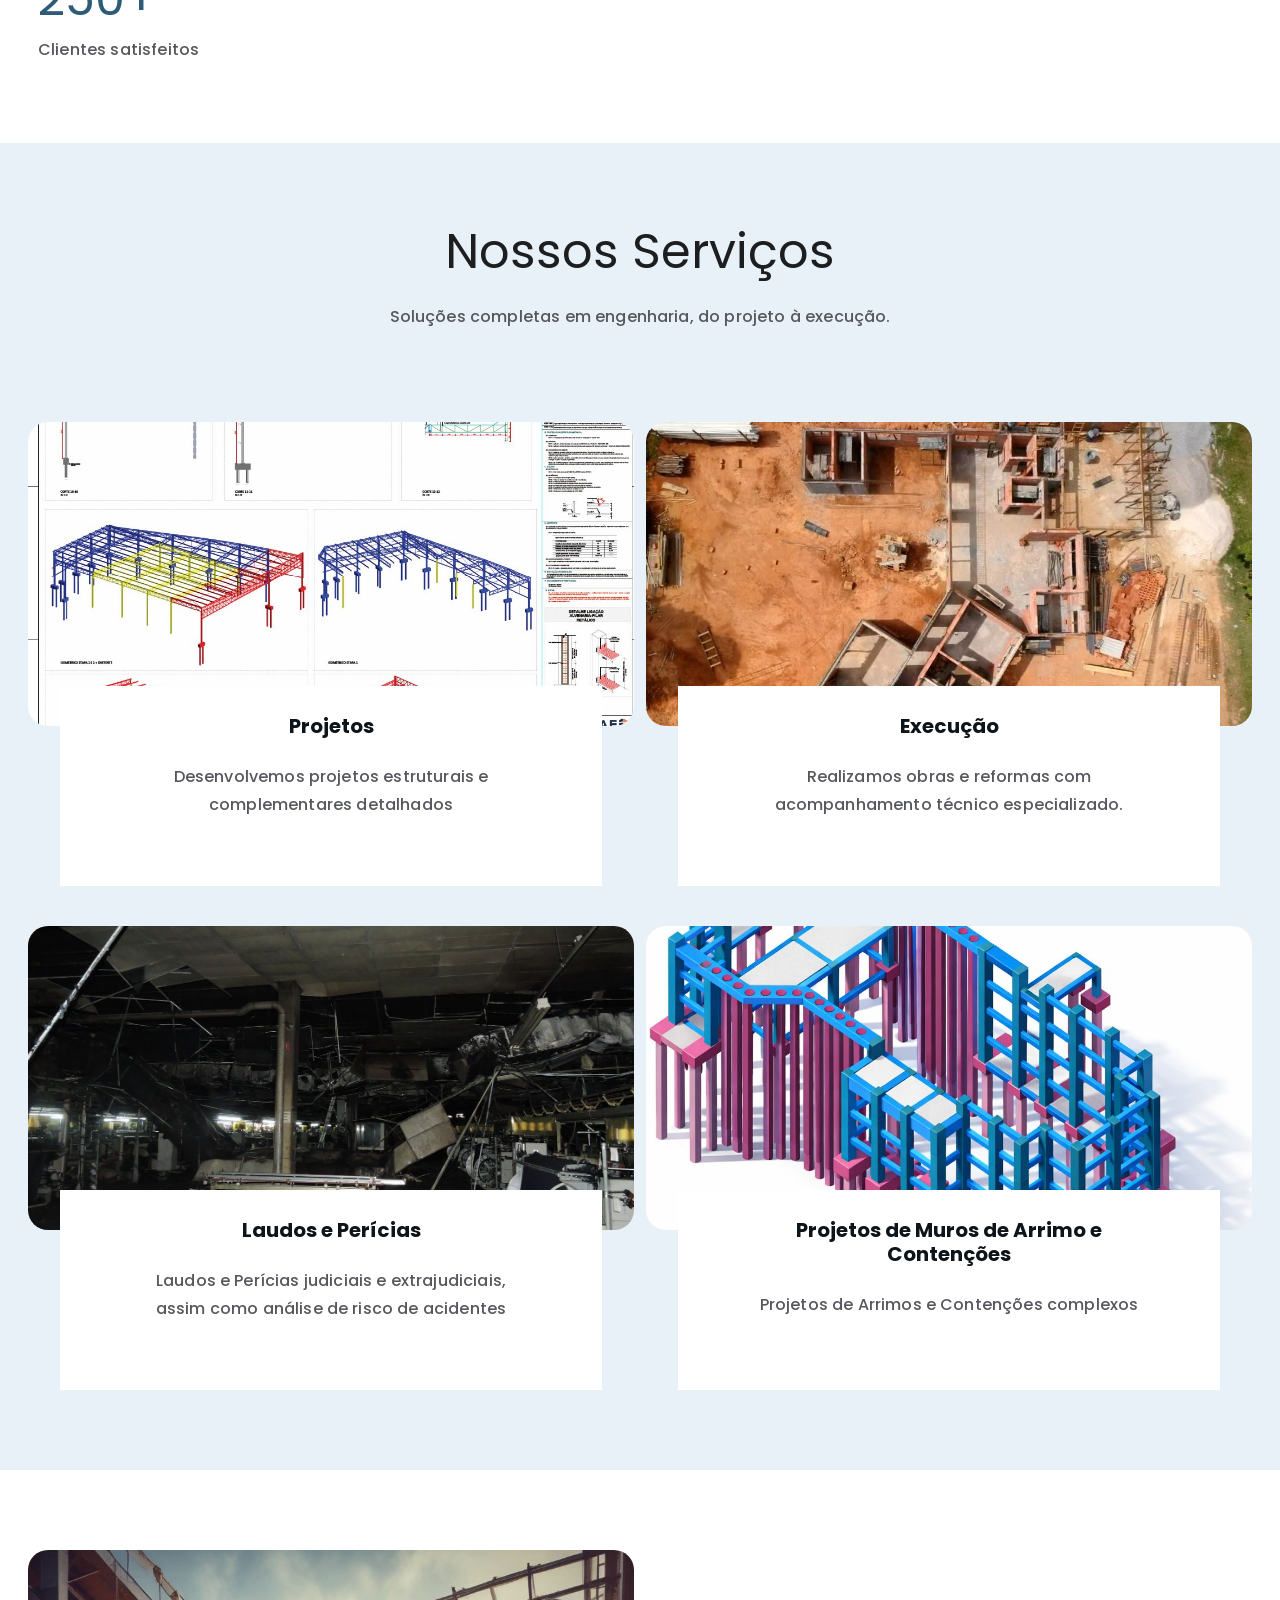
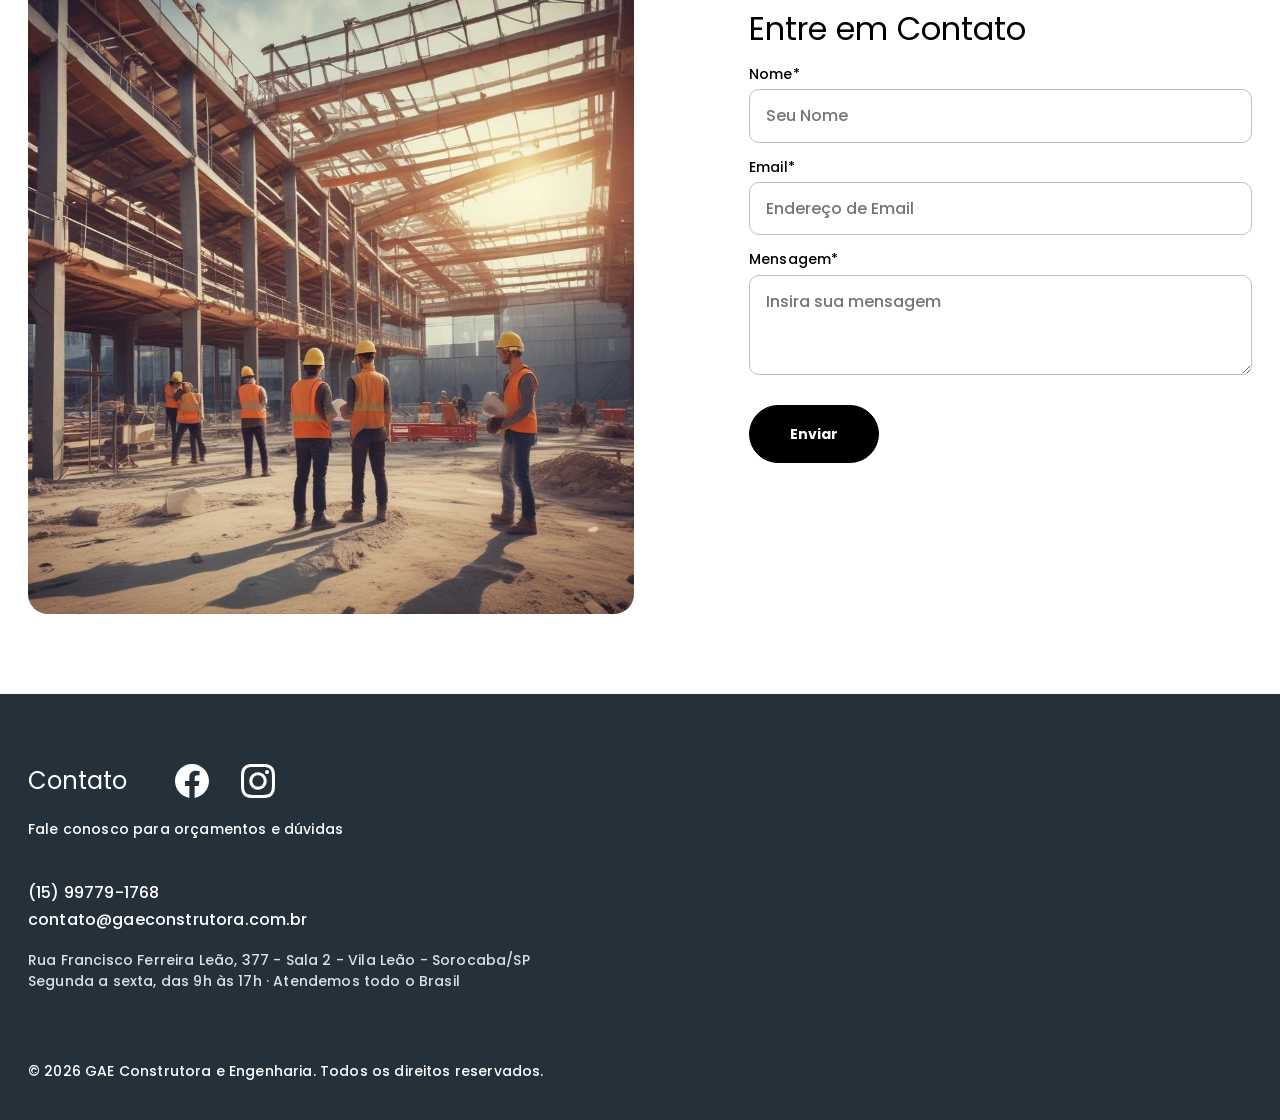
==== commit bc1c35a6: "SEO local e botão de orçamento - Títulos e descrições com Sorocaba e atendimento em todo o Brasil - " ====
--- a/index.html
+++ b/index.html
@@ -3,15 +3,15 @@
 <head>
   <meta charset="utf-8">
   <meta name="viewport" content="width=device-width, initial-scale=1">
-  <title>Soluções em Engenharia Civil e Projetos de Engenharia | GAE Construtora e Engenharia</title>
-  <meta name="description" content="Oferecemos soluções completas em engenharia civil, abrangendo desde o projeto até a execução de obras. Atendemos condomínios, indústrias e residências com serviços de alta qualidade em projetos de engenharia.">
-  <meta name="keywords" content="projeto de engenharia, execução de obras, serviços de engenharia civil">
+  <title>GAE Construtora e Engenharia | Projetos Estruturais, Laudos e Obras em Sorocaba</title>
+  <meta name="description" content="Engenharia civil em Sorocaba-SP: projetos estruturais, muros de arrimo, laudos e perícias e execução de obras. Atendemos condomínios, indústrias e residências em todo o Brasil.">
+  <meta name="keywords" content="projeto estrutural Sorocaba, engenharia civil Sorocaba, laudo estrutural, muro de arrimo, execução de obras, construtora Sorocaba">
   <link rel="canonical" href="https://gaeconstrutora.com.br/">
   <meta property="og:type" content="website">
   <meta property="og:site_name" content="GAE Construtora e Engenharia">
   <meta property="og:url" content="https://gaeconstrutora.com.br/">
-  <meta property="og:title" content="Soluções em Engenharia Civil e Projetos de Engenharia | GAE Construtora e Engenharia">
-  <meta property="og:description" content="Oferecemos soluções completas em engenharia civil, abrangendo desde o projeto até a execução de obras. Atendemos condomínios, indústrias e residências com serviços de alta qualidade em projetos de engenharia.">
+  <meta property="og:title" content="GAE Construtora e Engenharia | Projetos Estruturais, Laudos e Obras em Sorocaba">
+  <meta property="og:description" content="Engenharia civil em Sorocaba-SP: projetos estruturais, muros de arrimo, laudos e perícias e execução de obras. Atendemos condomínios, indústrias e residências em todo o Brasil.">
   <meta property="og:image" content="https://gaeconstrutora.com.br/assets/img/hero-galpao.jpg">
   <link rel="icon" href="favicon.ico" sizes="any">
   <link rel="icon" type="image/png" href="assets/img/icone-gae.png">
@@ -20,6 +20,40 @@
   <link rel="preconnect" href="https://fonts.gstatic.com" crossorigin>
   <link href="https://fonts.googleapis.com/css2?family=Poppins:wght@400;500;600;700&display=swap" rel="stylesheet">
   <link rel="stylesheet" href="assets/css/style.css">
+  <script type="application/ld+json">
+  {
+    "@context": "https://schema.org",
+    "@type": "GeneralContractor",
+    "@id": "https://gaeconstrutora.com.br/#empresa",
+    "name": "GAE Construtora e Engenharia",
+    "url": "https://gaeconstrutora.com.br/",
+    "logo": "https://gaeconstrutora.com.br/assets/img/logo-gae.png",
+    "image": "https://gaeconstrutora.com.br/assets/img/hero-galpao.jpg",
+    "description": "Projetos estruturais, muros de arrimo, laudos e perícias e execução de obras.",
+    "telephone": "+55-15-99779-1768",
+    "email": "contato@gaeconstrutora.com.br",
+    "foundingDate": "2019",
+    "address": {
+      "@type": "PostalAddress",
+      "streetAddress": "Rua Francisco Ferreira Leão, 377 - Sala 2, Vila Leão",
+      "addressLocality": "Sorocaba",
+      "addressRegion": "SP",
+      "postalCode": "18040-429",
+      "addressCountry": "BR"
+    },
+    "areaServed": { "@type": "Country", "name": "Brasil" },
+    "openingHoursSpecification": [{
+      "@type": "OpeningHoursSpecification",
+      "dayOfWeek": ["Monday", "Tuesday", "Wednesday", "Thursday", "Friday"],
+      "opens": "09:00",
+      "closes": "17:00"
+    }],
+    "sameAs": [
+      "https://www.facebook.com/gaeconstrutora",
+      "https://www.instagram.com/gaeconstrutora/"
+    ]
+  }
+  </script>
 </head>
 <body>
 
@@ -57,6 +91,11 @@
     <section class="hero">
       <div class="container">
         <h1 class="revelar">Exercendo a Engenharia com Responsabilidade e Segurança</h1>
+        <p class="hero__sub revelar">Projetos estruturais, laudos e execução de obras. Sediados em Sorocaba-SP, atendemos todo o Brasil.</p>
+        <div class="hero__acoes revelar">
+          <a class="btn btn--claro" href="#contato">Solicite um orçamento</a>
+          <a class="btn btn--contorno" href="https://wa.me/5515997791768?text=Ol%C3%A1!%20Gostaria%20de%20solicitar%20um%20or%C3%A7amento." target="_blank" rel="noopener">Falar no WhatsApp</a>
+        </div>
         <div class="hero__boxes">
           <div class="hero__box revelar">
             <h6><strong>Projetos</strong></h6>
@@ -197,6 +236,7 @@
       <div class="footer__contatos">
         <p><a href="tel:+5515997791768">(15) 99779-1768</a></p>
         <p><a href="mailto:contato@gaeconstrutora.com.br">contato@gaeconstrutora.com.br</a></p>
+        <p class="footer__info">Rua Francisco Ferreira Leão, 377 - Sala 2 - Vila Leão - Sorocaba/SP<br>Segunda a sexta, das 9h às 17h · Atendemos todo o Brasil</p>
       </div>
       <p class="footer__copy">© <span id="ano">2026</span> GAE Construtora e Engenharia. Todos os direitos reservados.</p>
     </div>
--- a/assets/css/style.css
+++ b/assets/css/style.css
@@ -125,12 +125,19 @@
 }
 .hero .container { position: relative; }
 .hero h1 { color: var(--branco); text-align: center; max-width: 1018px; margin: 0 auto; }
+.hero__sub { max-width: 760px; margin: 20px auto 0; text-align: center; color: var(--branco); font-size: 18px; }
+.hero__acoes { display: flex; justify-content: center; flex-wrap: wrap; gap: 16px; margin-top: 8px; }
+.hero .btn--claro { color: #000; background: var(--branco); border-color: var(--branco); }
+.hero .btn--claro:hover { background: #f0f0f0; }
+.hero .btn--contorno { background: transparent; border-color: var(--branco); }
+.hero .btn--contorno:hover { background: rgba(255, 255, 255, 0.12); }
+.btn { text-decoration: none; }
 .hero__boxes {
   display: grid;
   grid-template-columns: repeat(3, 1fr);
   gap: 12px;
   align-items: start;
-  margin-top: 106px;
+  margin-top: 64px;
 }
 .hero__box {
   background: rgba(255, 255, 255, 0.1);
@@ -254,17 +261,55 @@
 
 /* ---------- Portfólio ---------- */
 .titulo-pagina { font-weight: 600; }
-.em-construcao { position: relative; width: 480px; max-width: 100%; margin: 116px auto 0; }
-.em-construcao img { width: 100%; height: 320px; object-fit: cover; }
-.em-construcao h3 {
-  position: absolute;
+.portfolio__intro { max-width: 640px; margin: 19px auto 0; }
+.portfolio__texto { max-width: 820px; margin-top: 22px; }
+.secao--escura .portfolio__texto { color: var(--branco); }
+.portfolio__cta { max-width: 560px; margin: 16px auto 0; }
+.trabalhos { display: grid; gap: 24px; margin-top: 48px; }
+.trabalhos--2 { grid-template-columns: repeat(2, 1fr); }
+.trabalhos--3 { grid-template-columns: repeat(3, 1fr); }
+.trabalho { margin: 0; }
+.trabalho a { display: block; overflow: hidden; border-radius: var(--raio); background: var(--branco); cursor: zoom-in; }
+.trabalho img { width: 100%; aspect-ratio: 4 / 3; object-fit: cover; transition: transform 0.4s ease; }
+.trabalho--desenho img { object-fit: contain; padding: 8px; }
+.trabalhos--2 .trabalho img { aspect-ratio: 3 / 2; }
+.trabalho a:hover img { transform: scale(1.04); }
+.trabalho figcaption {
+  display: inline-block;
+  margin-top: 14px;
+  padding: 6px 16px;
+  font-size: 16px;
+  font-weight: 600;
+  line-height: 1.4;
+  color: var(--branco);
+  background: var(--azul);
+  border-radius: 6px;
+}
+
+/* ---------- Ampliar imagem (portfólio) ---------- */
+.lightbox {
+  position: fixed;
   inset: 0;
-  display: flex;
+  z-index: 100;
+  display: none;
   align-items: center;
   justify-content: center;
-  font-size: 32px;
-  line-height: 1.3;
-  color: #1a1a1a;
+  padding: 24px;
+  background: rgba(0, 0, 0, 0.88);
+  cursor: zoom-out;
+}
+.lightbox.aberto { display: flex; }
+.lightbox img { max-width: 100%; max-height: 100%; border-radius: 8px; background: var(--branco); }
+.lightbox button {
+  position: absolute;
+  top: 12px;
+  right: 16px;
+  font-size: 40px;
+  line-height: 1;
+  color: var(--branco);
+  background: none;
+  border: 0;
+  cursor: pointer;
 }
 
 /* ---------- Rodapé ---------- */
@@ -278,6 +323,7 @@
 .footer__contatos { margin-top: 40px; }
 .footer__contatos a { text-decoration: none; }
 .footer__contatos a:hover { text-decoration: underline; }
+.footer__info { font-size: 14px; line-height: 1.5; margin-top: 16px; opacity: 0.85; }
 .footer__copy { font-size: 14px; line-height: 1.3; margin-top: 70px; }
 
 /* ---------- Botão WhatsApp ---------- */
@@ -348,6 +394,8 @@
 
   .hero { min-height: 0; padding: 56px 0; }
   .hero h1 { font-size: 24px; }
+  .hero__sub { font-size: 16px; }
+  .hero__acoes .btn { width: 100%; text-align: center; }
   .hero__boxes { grid-template-columns: 1fr; gap: 40px; margin-top: 56px; }
 
   .quem-somos, .contato, .linha, .duas-colunas, .cards--2, .cards--3 { grid-template-columns: 1fr; }
@@ -366,8 +414,7 @@
 
   .titulo-servicos { font-size: 32px; }
   .duas-colunas { row-gap: 40px; }
-  .em-construcao { margin-top: 40px; }
-  .em-construcao h3 { font-size: 18px; }
+  .trabalhos--2, .trabalhos--3 { grid-template-columns: 1fr; gap: 32px; margin-top: 32px; }
   .titulo-pagina { font-size: 32px; }
 
   .footer { padding: 40px 0; }
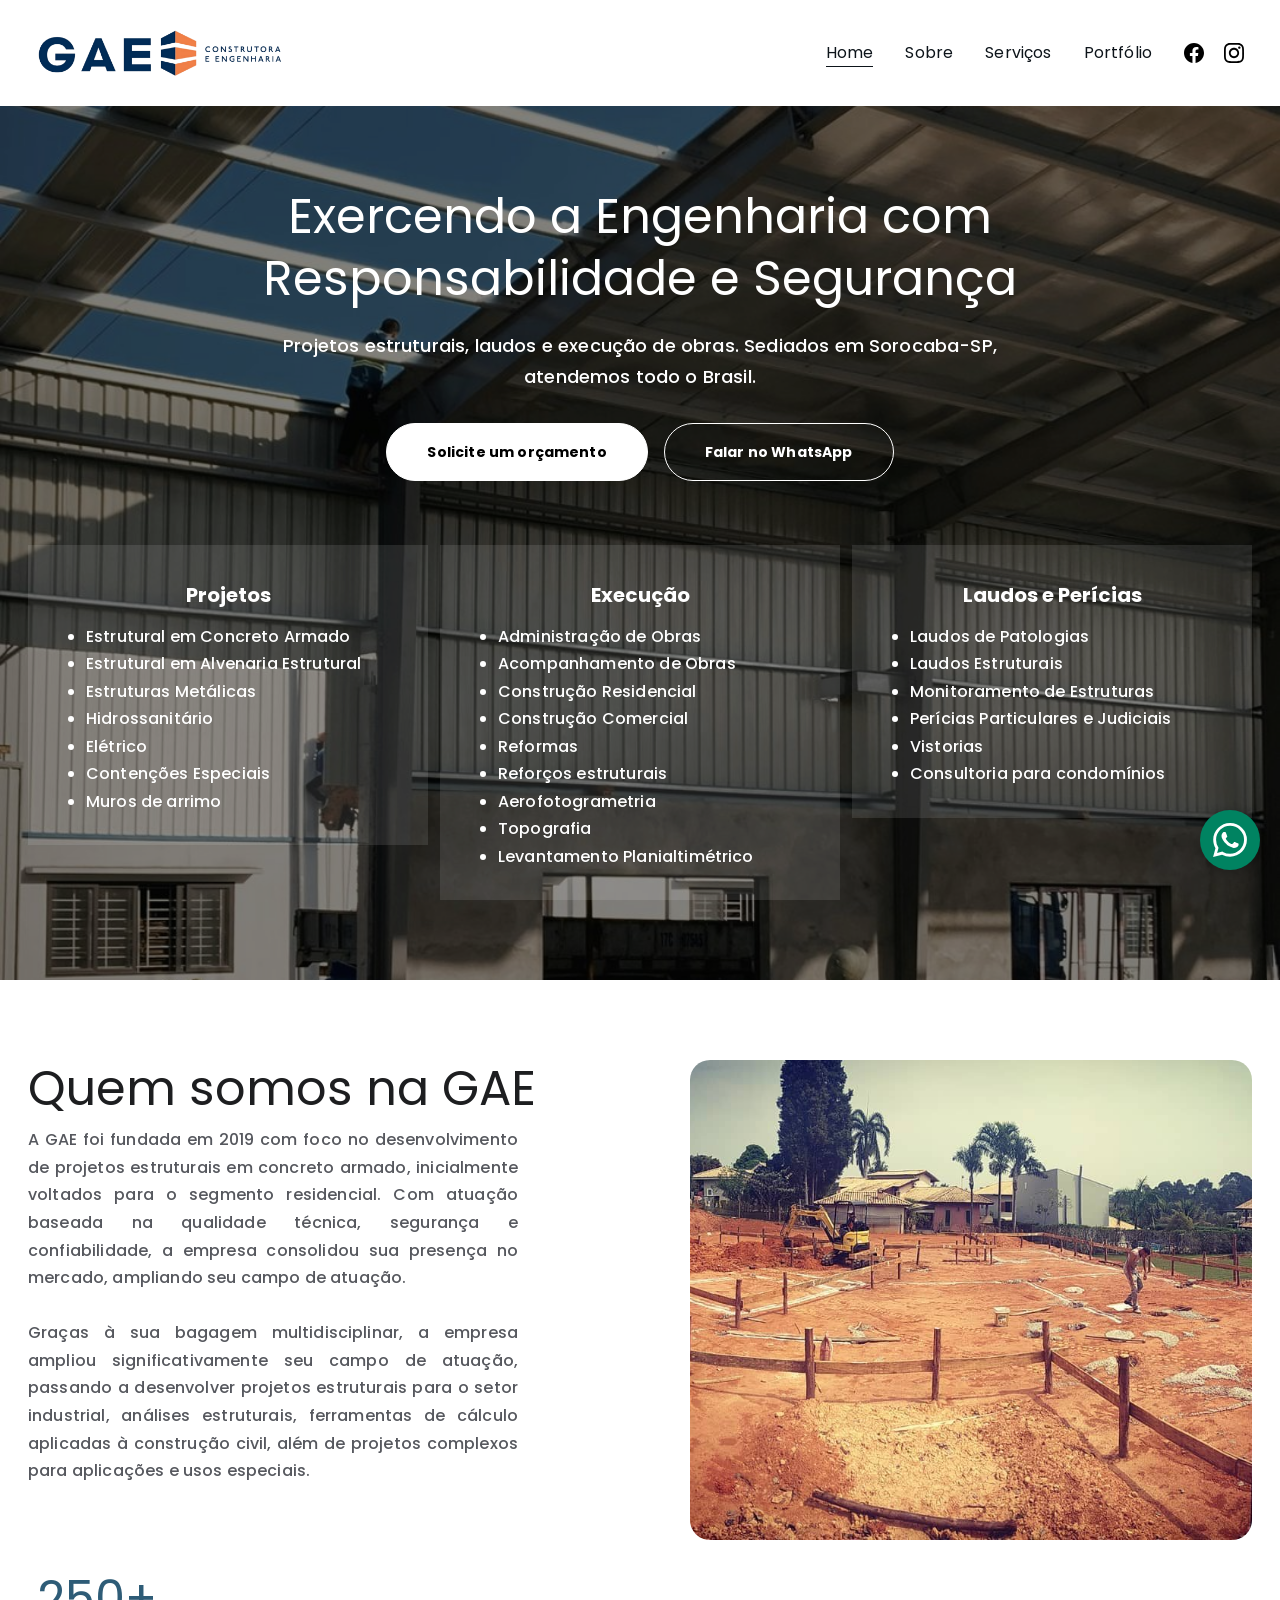
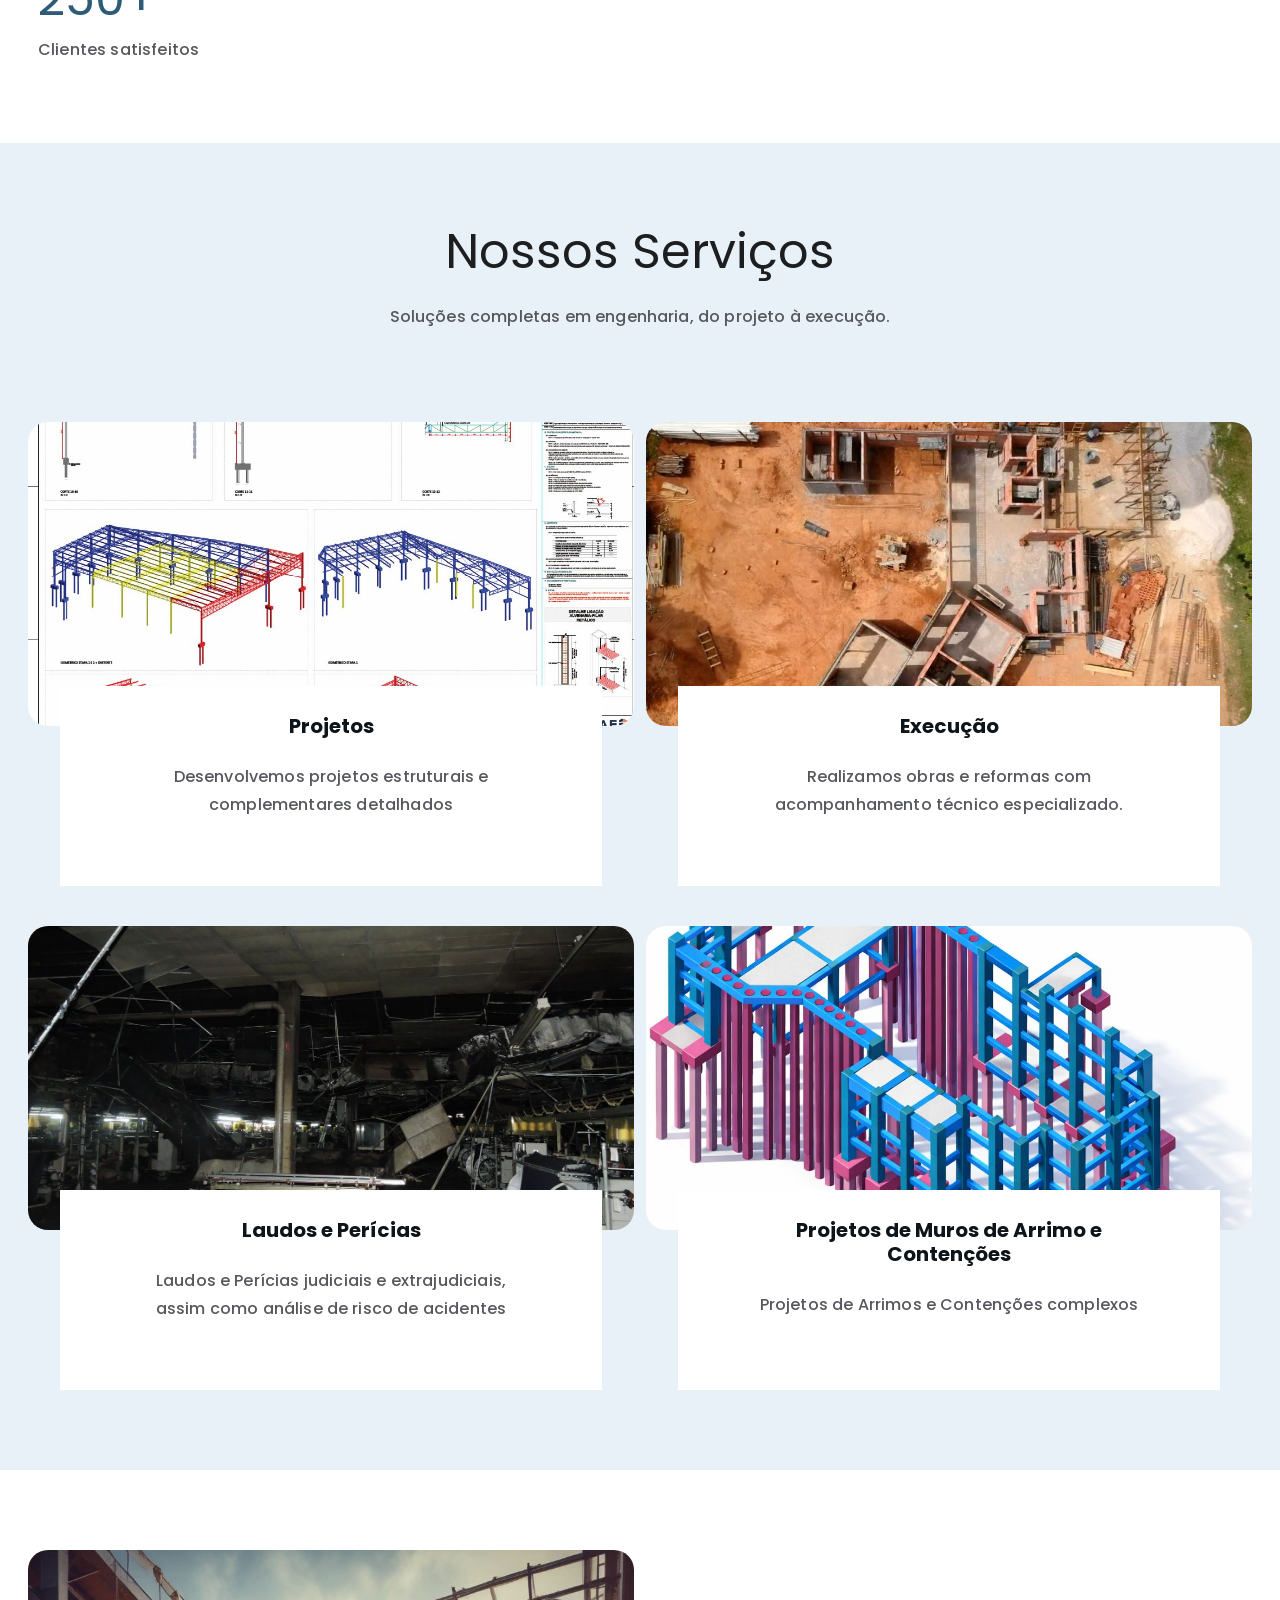
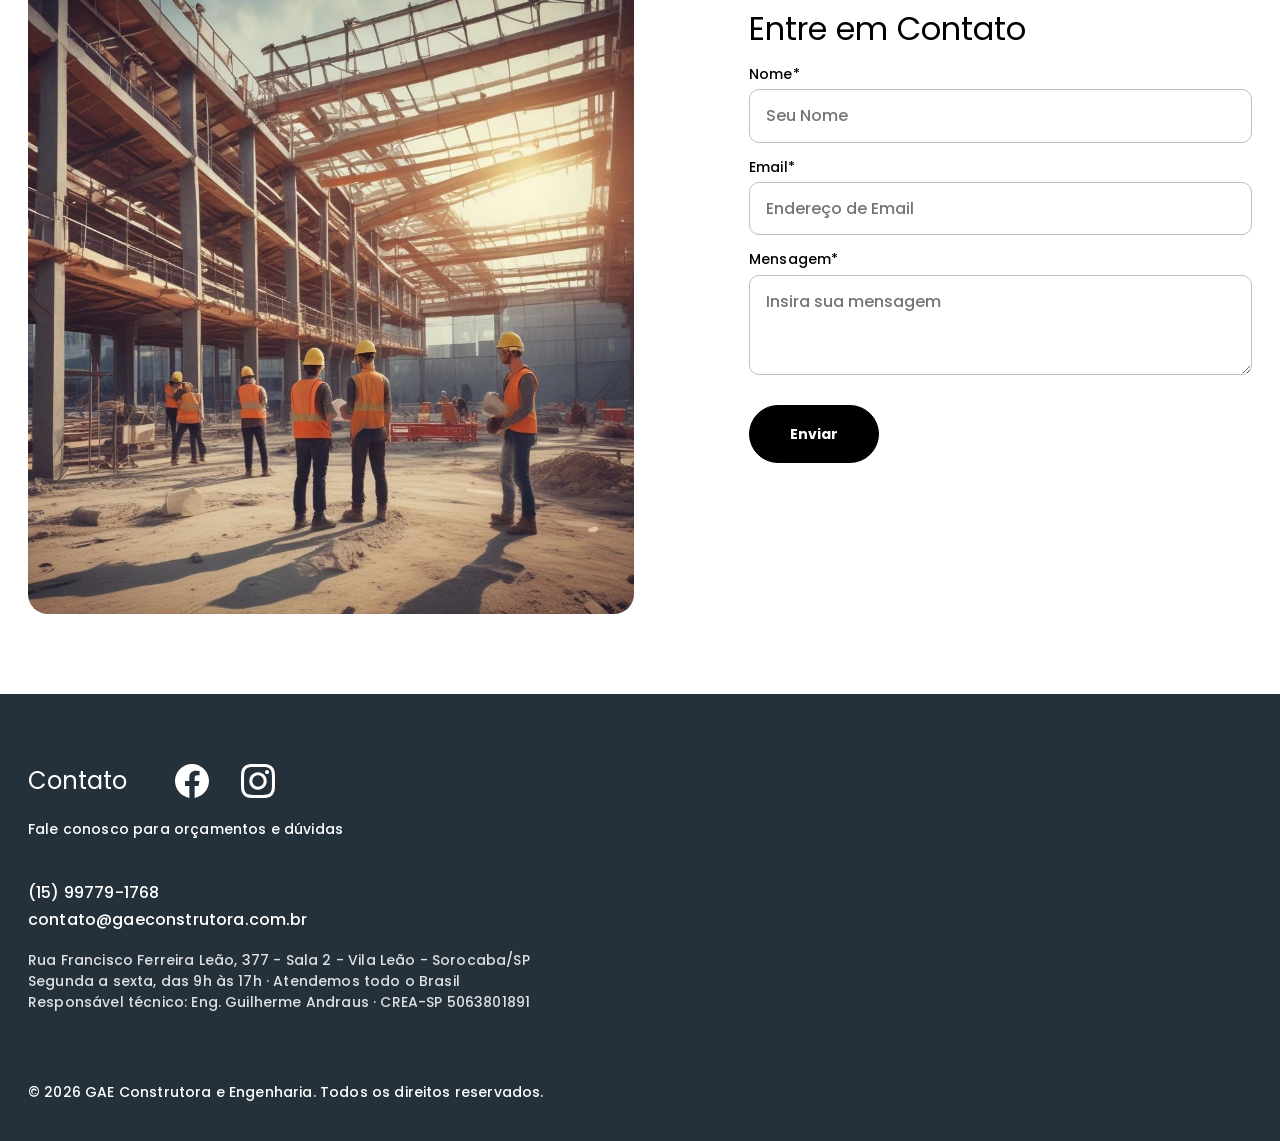
==== commit 9294bbc6: "Seção Responsável Técnico (Eng. Guilherme Andraus, CREA-SP) na página Sobre e no rodapé Co-Authored-" ====
--- a/index.html
+++ b/index.html
@@ -33,6 +33,11 @@
     "telephone": "+55-15-99779-1768",
     "email": "contato@gaeconstrutora.com.br",
     "foundingDate": "2019",
+    "founder": {
+      "@type": "Person",
+      "name": "Guilherme Andraus",
+      "jobTitle": "Engenheiro, responsável técnico (CREA-SP 5063801891)"
+    },
     "address": {
       "@type": "PostalAddress",
       "streetAddress": "Rua Francisco Ferreira Leão, 377 - Sala 2, Vila Leão",
@@ -236,7 +241,7 @@
       <div class="footer__contatos">
         <p><a href="tel:+5515997791768">(15) 99779-1768</a></p>
         <p><a href="mailto:contato@gaeconstrutora.com.br">contato@gaeconstrutora.com.br</a></p>
-        <p class="footer__info">Rua Francisco Ferreira Leão, 377 - Sala 2 - Vila Leão - Sorocaba/SP<br>Segunda a sexta, das 9h às 17h · Atendemos todo o Brasil</p>
+        <p class="footer__info">Rua Francisco Ferreira Leão, 377 - Sala 2 - Vila Leão - Sorocaba/SP<br>Segunda a sexta, das 9h às 17h · Atendemos todo o Brasil<br>Responsável técnico: Eng. Guilherme Andraus · CREA-SP 5063801891</p>
       </div>
       <p class="footer__copy">© <span id="ano">2026</span> GAE Construtora e Engenharia. Todos os direitos reservados.</p>
     </div>
--- a/assets/css/style.css
+++ b/assets/css/style.css
@@ -258,6 +258,23 @@
   border: 0;
   background: #f1f2f6;
 }
+
+.responsavel {
+  display: grid;
+  grid-template-columns: 380px 1fr;
+  align-items: end;
+  column-gap: 64px;
+  overflow: hidden;
+  background: var(--escuro);
+  border-radius: var(--raio);
+}
+.responsavel img { width: 100%; height: auto; align-self: end; }
+.responsavel__texto { padding: 56px 56px 56px 0; align-self: center; color: var(--branco); }
+.responsavel__texto h3 { color: var(--branco); font-size: 40px; }
+.responsavel__rotulo { text-transform: uppercase; letter-spacing: 0.12em; font-size: 14px; font-weight: 600; color: #f08a4b; margin-bottom: 8px; }
+.responsavel__crea { font-weight: 600; margin: 6px 0 20px; color: #cfd8df; }
+.responsavel .btn--claro { color: #000; background: var(--branco); border-color: var(--branco); }
+.responsavel .btn--claro:hover { background: #f0f0f0; }
 
 /* ---------- Portfólio ---------- */
 .titulo-pagina { font-weight: 600; }
@@ -413,6 +430,10 @@
   .linha--grande h5 { font-size: 24px; }
 
   .titulo-servicos { font-size: 32px; }
+  .responsavel { grid-template-columns: 1fr; }
+  .responsavel img { order: 2; width: 75%; margin: 0; }
+  .responsavel__texto { padding: 40px 24px 8px; }
+  .responsavel__texto h3 { font-size: 30px; }
   .duas-colunas { row-gap: 40px; }
   .trabalhos--2, .trabalhos--3 { grid-template-columns: 1fr; gap: 32px; margin-top: 32px; }
   .titulo-pagina { font-size: 32px; }
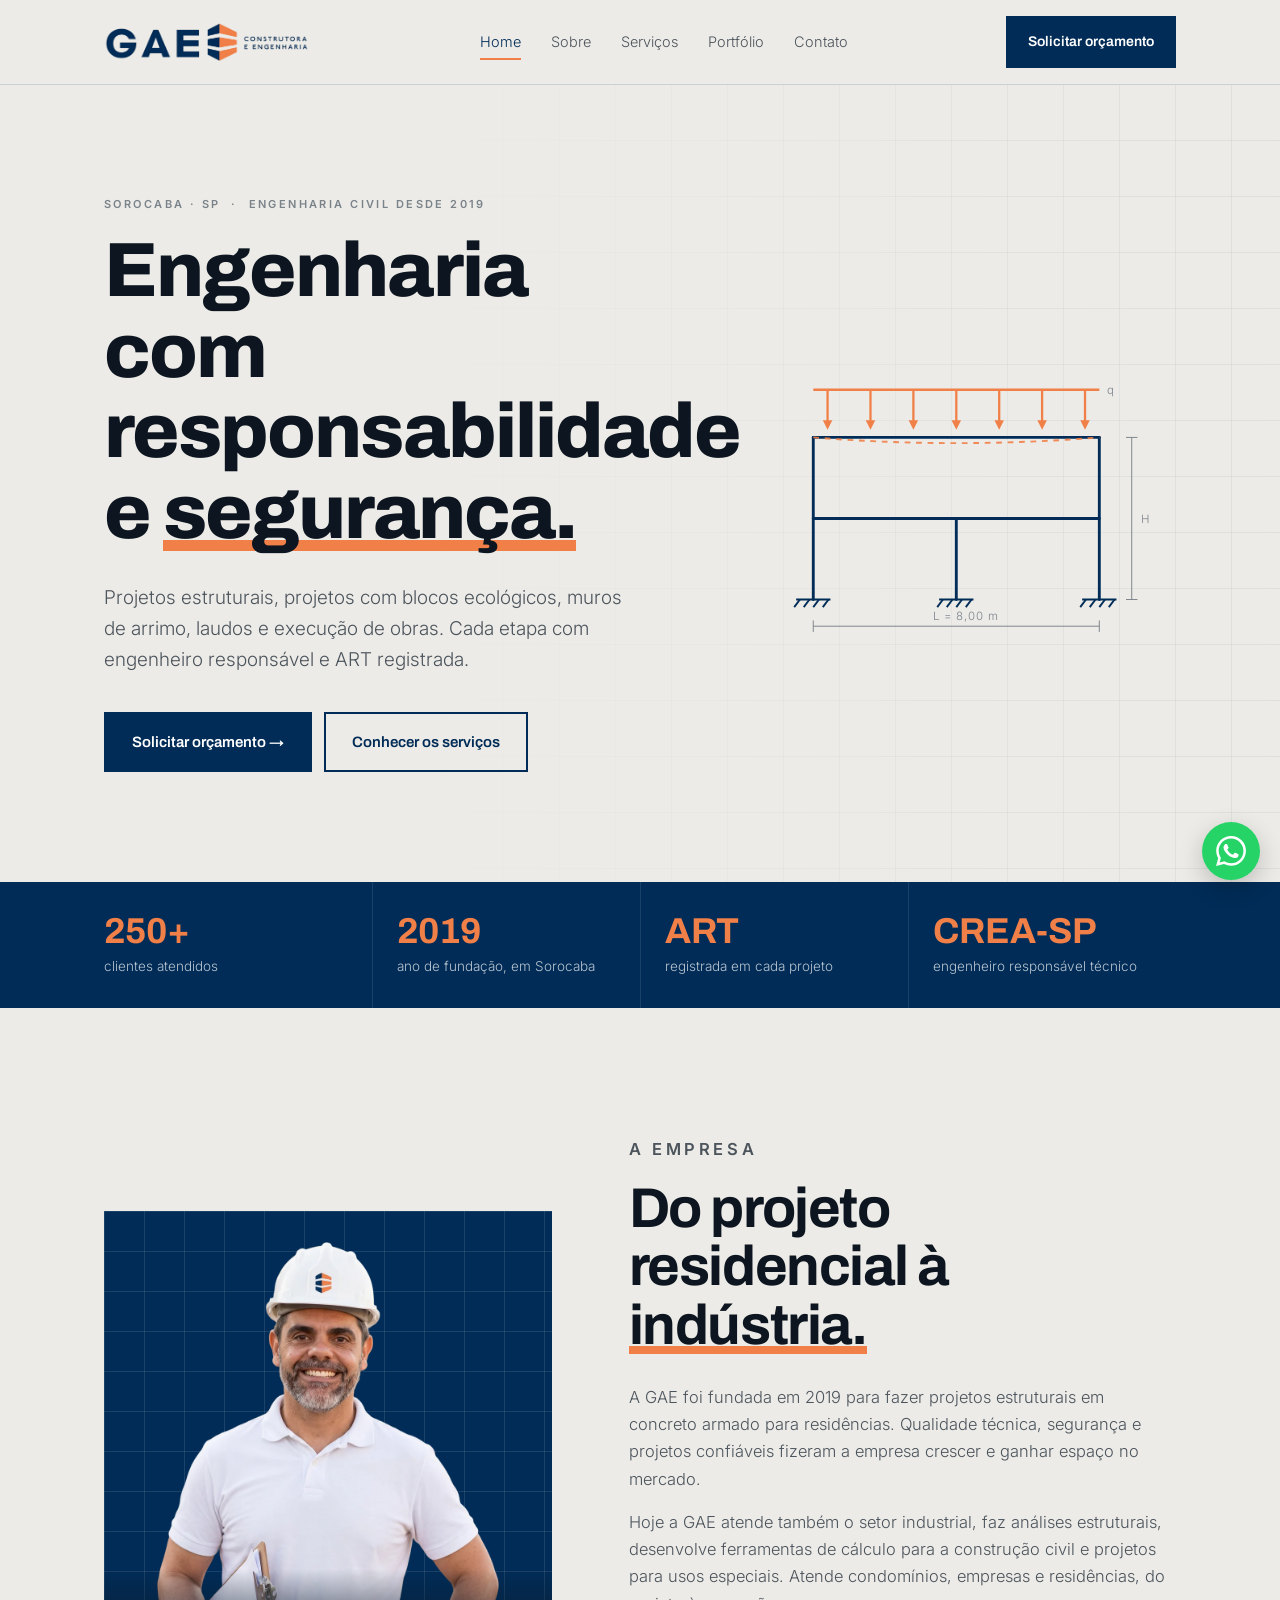
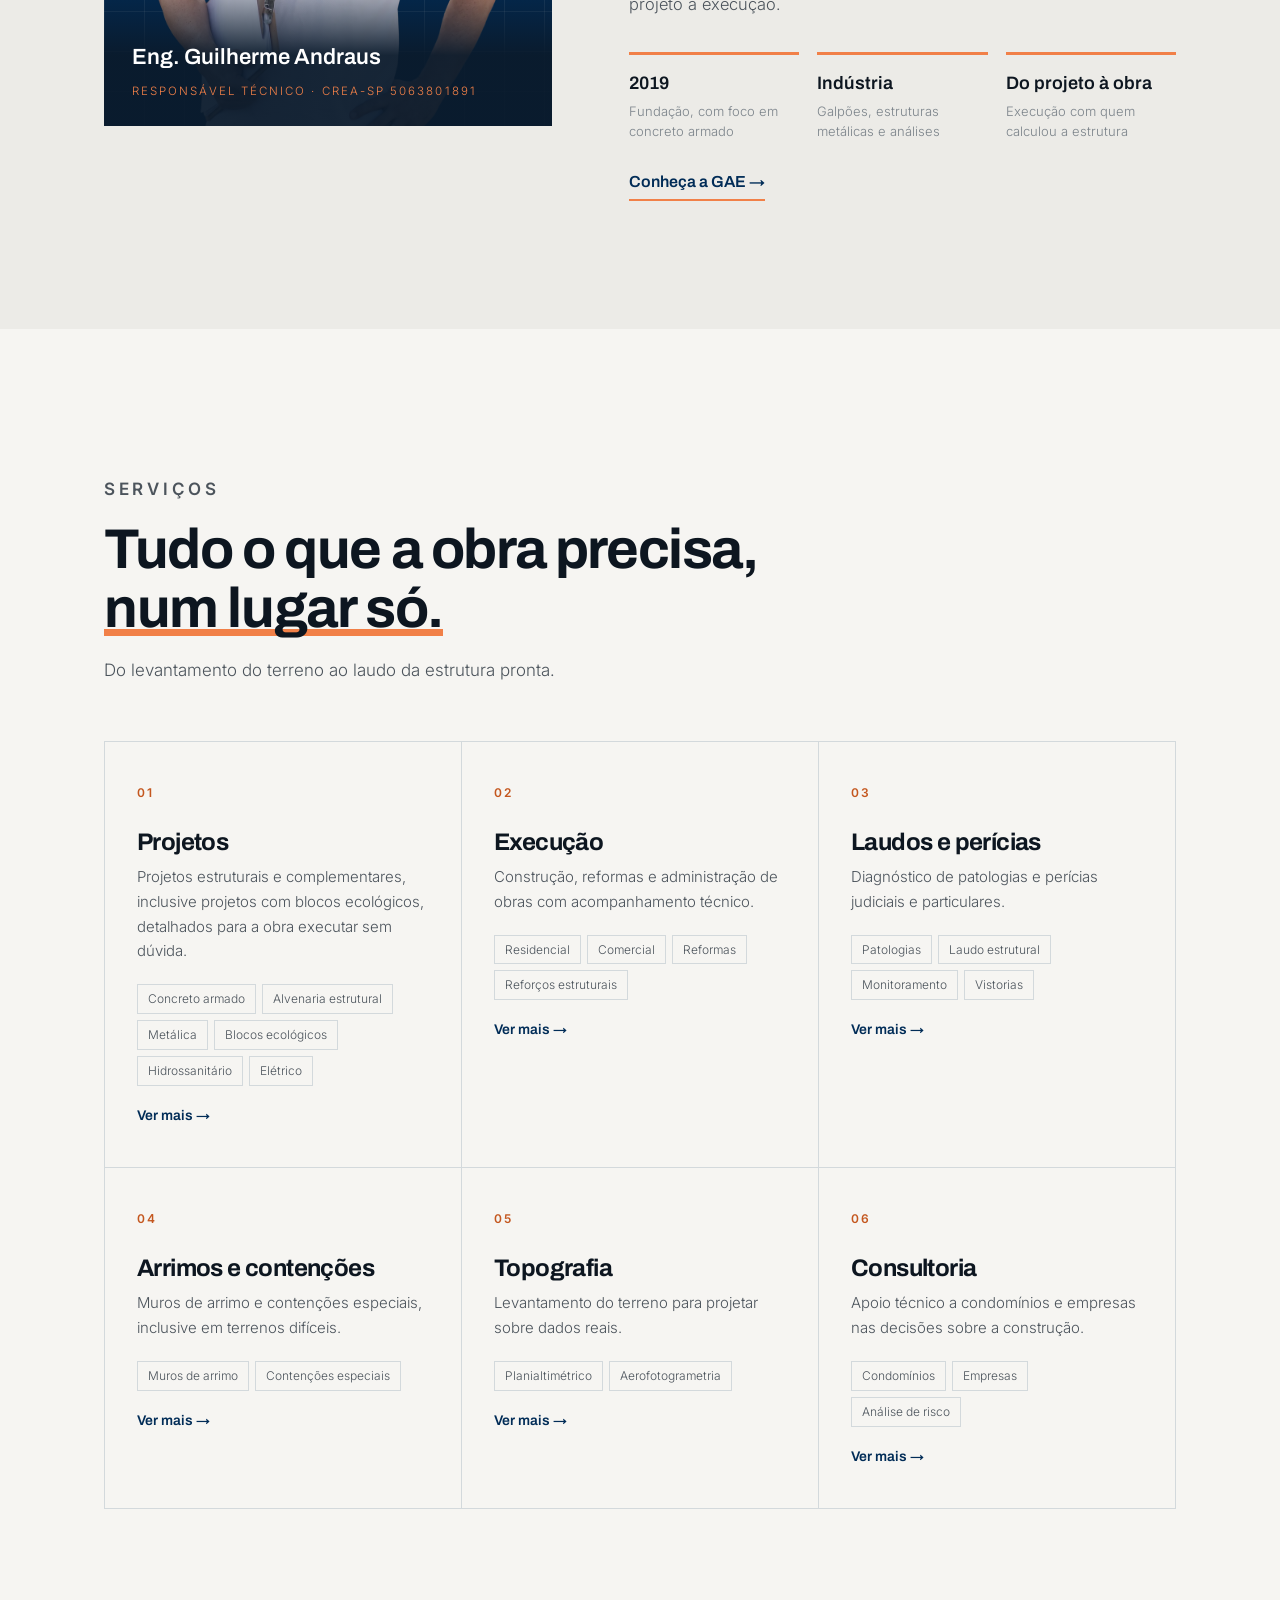
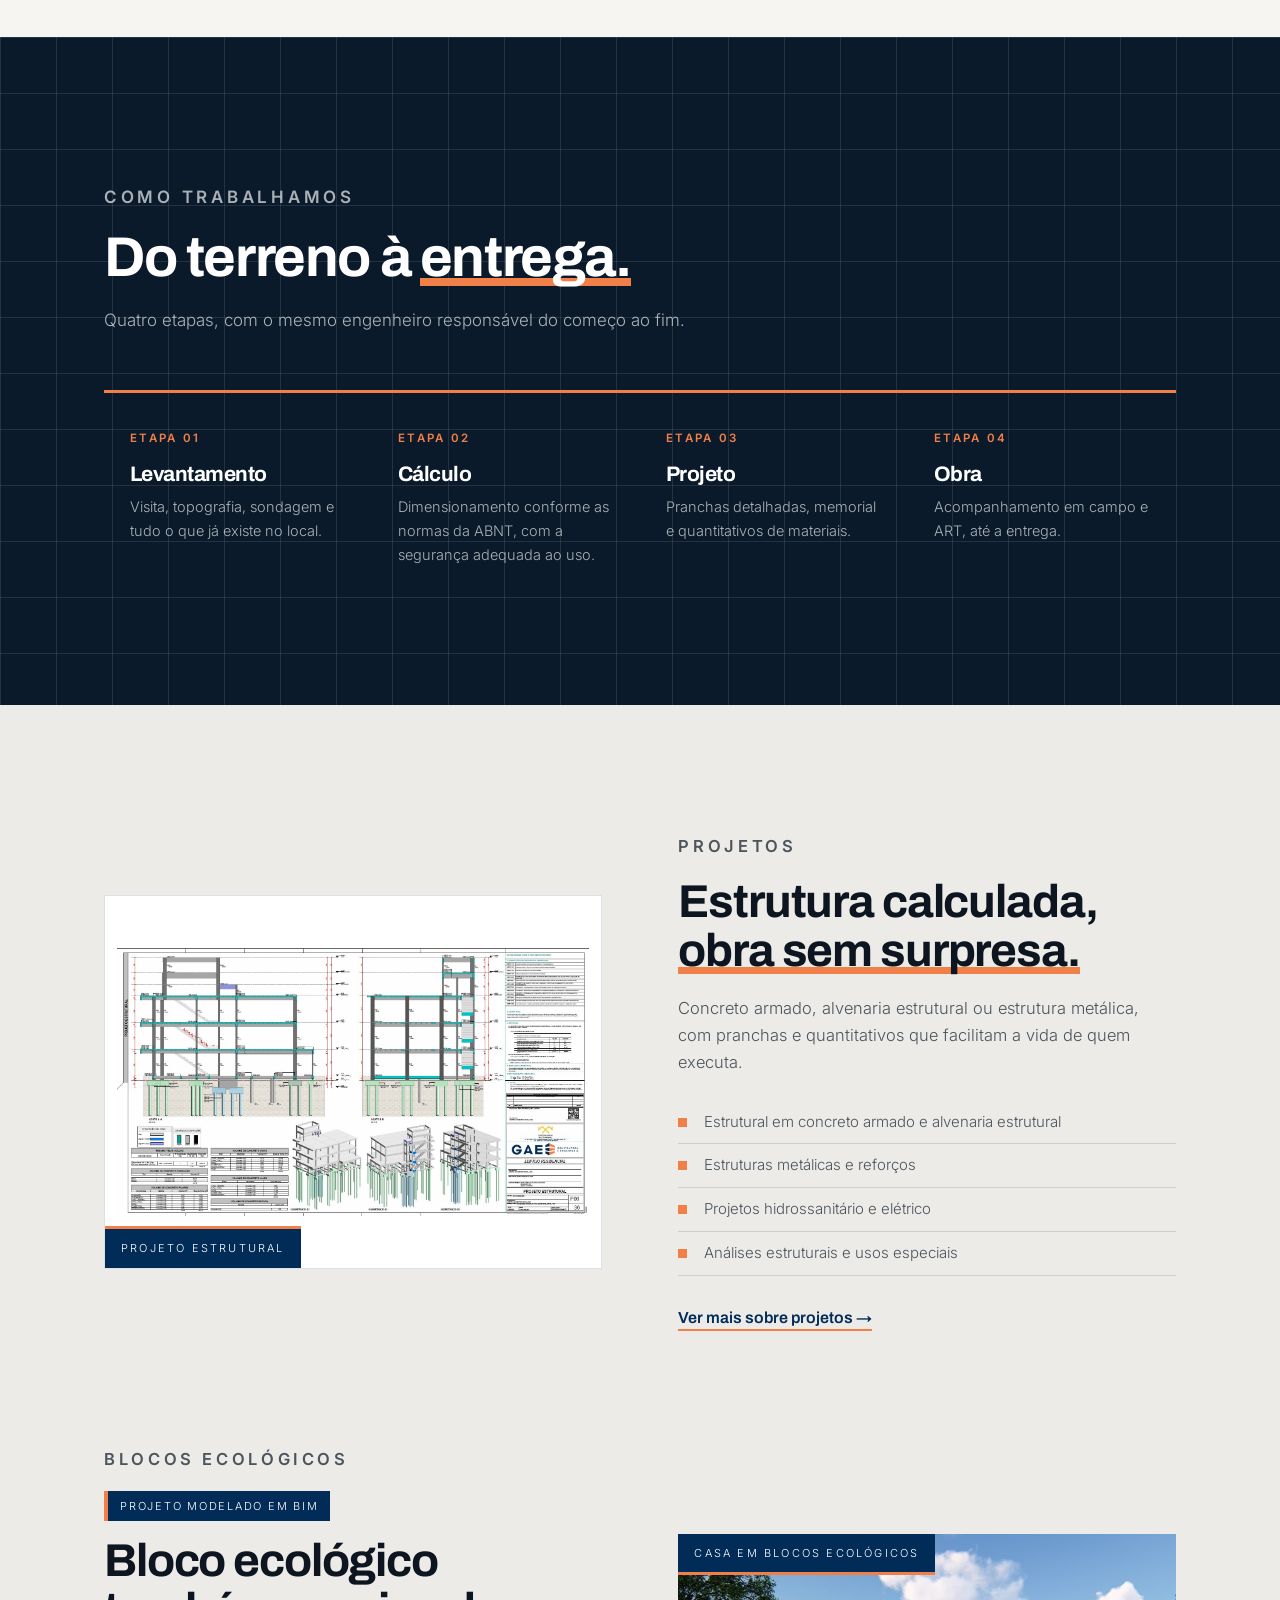
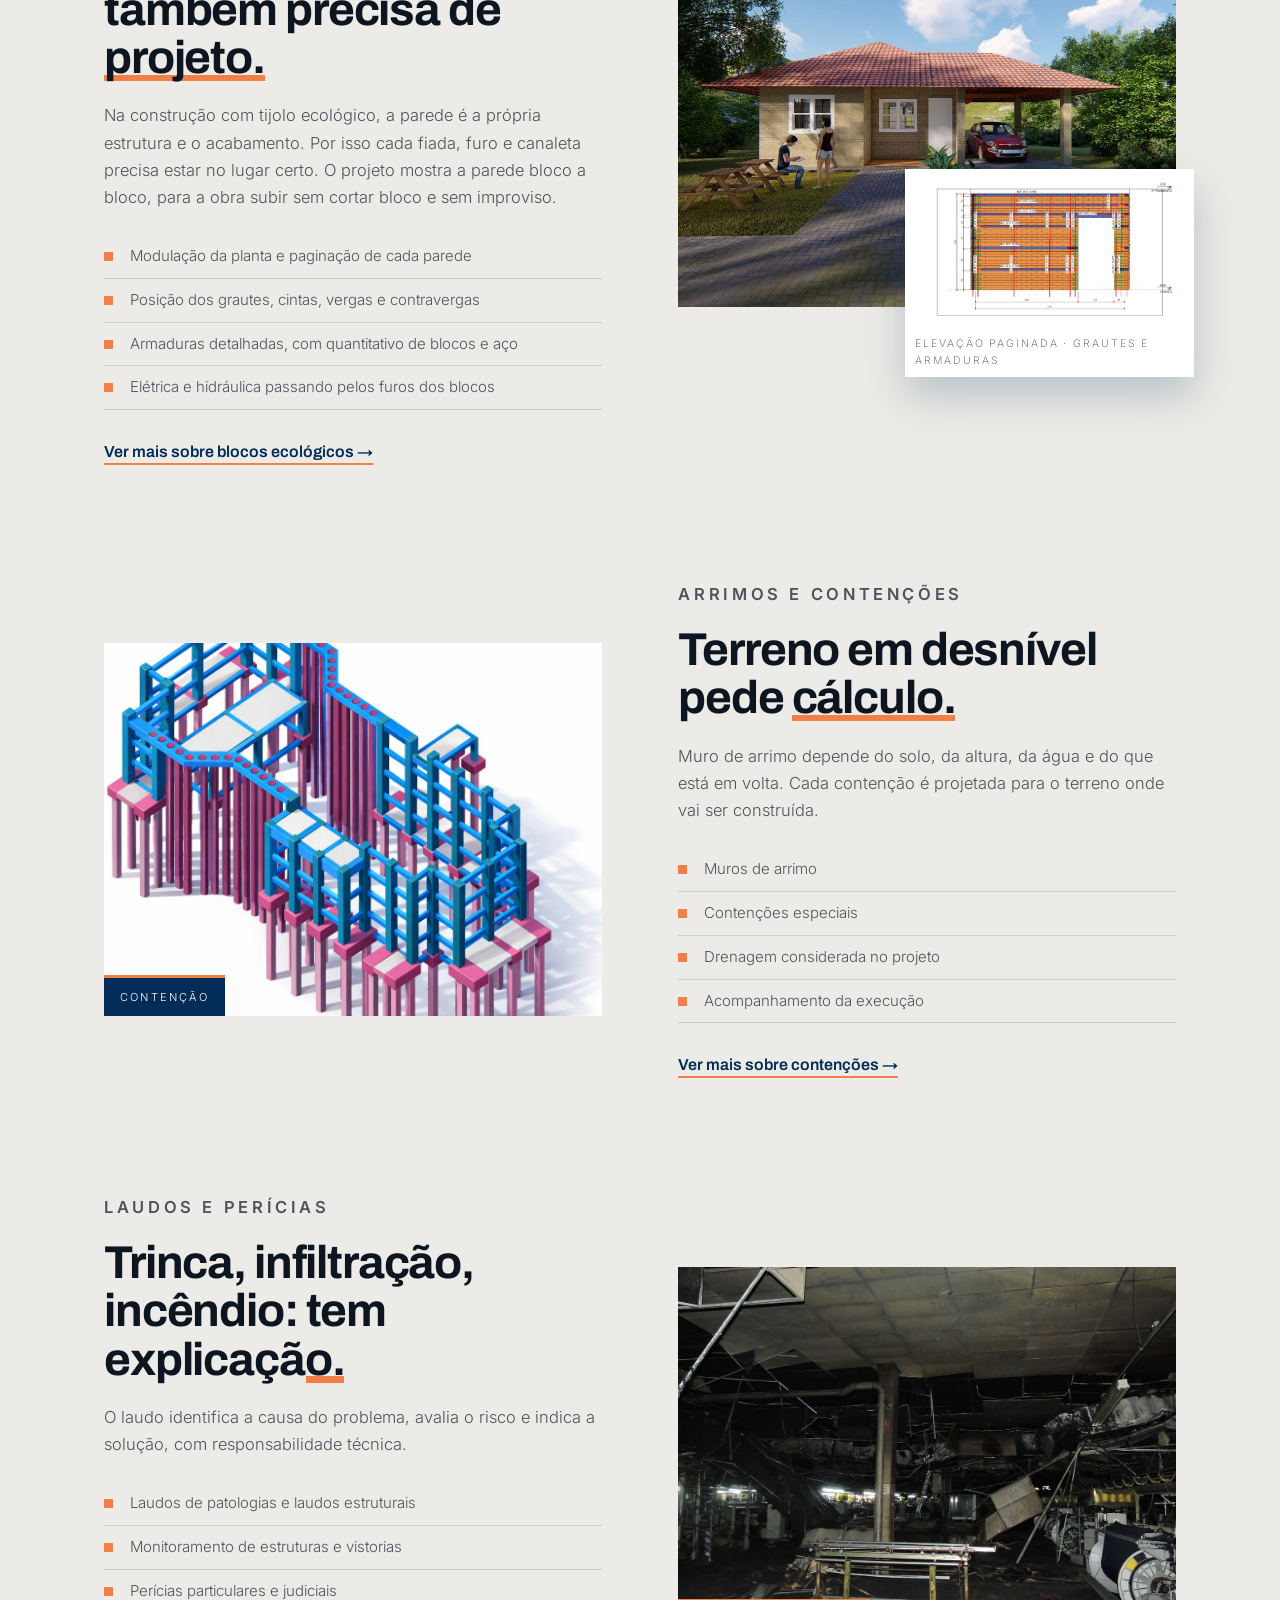
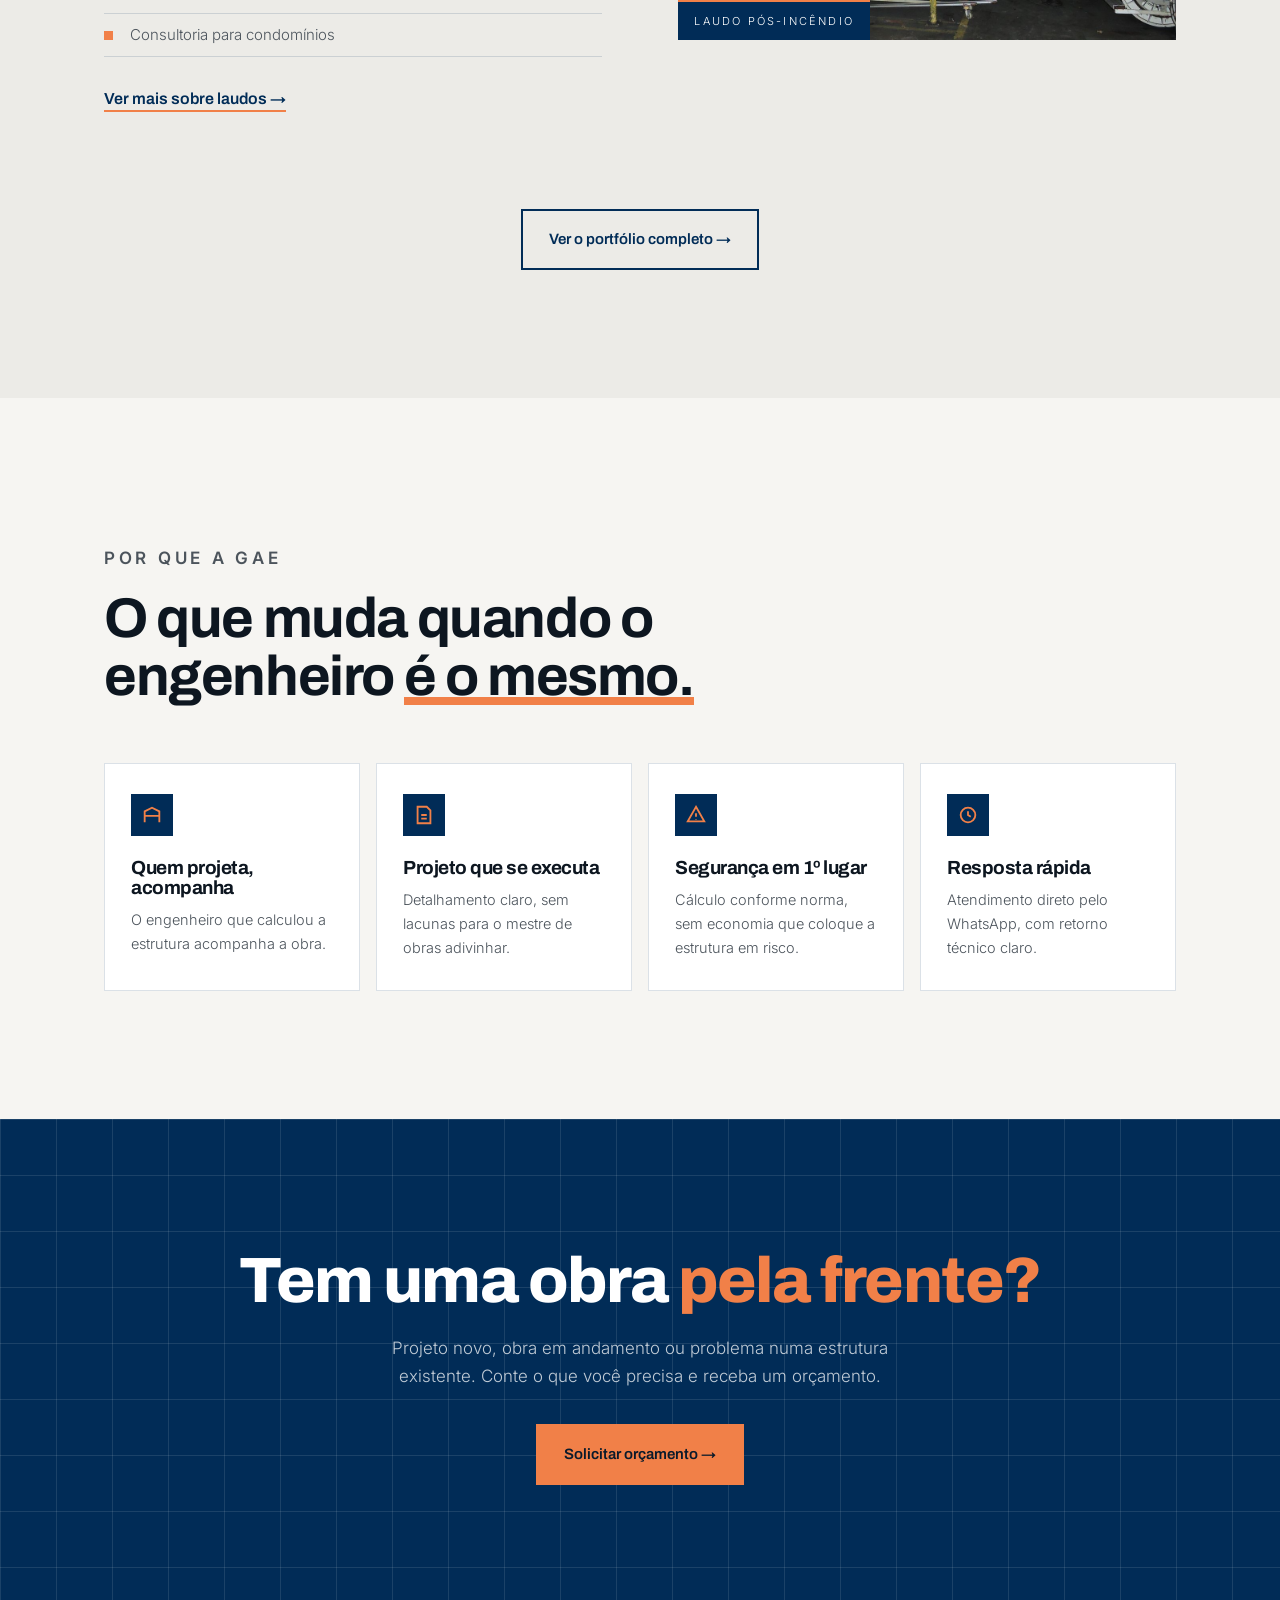
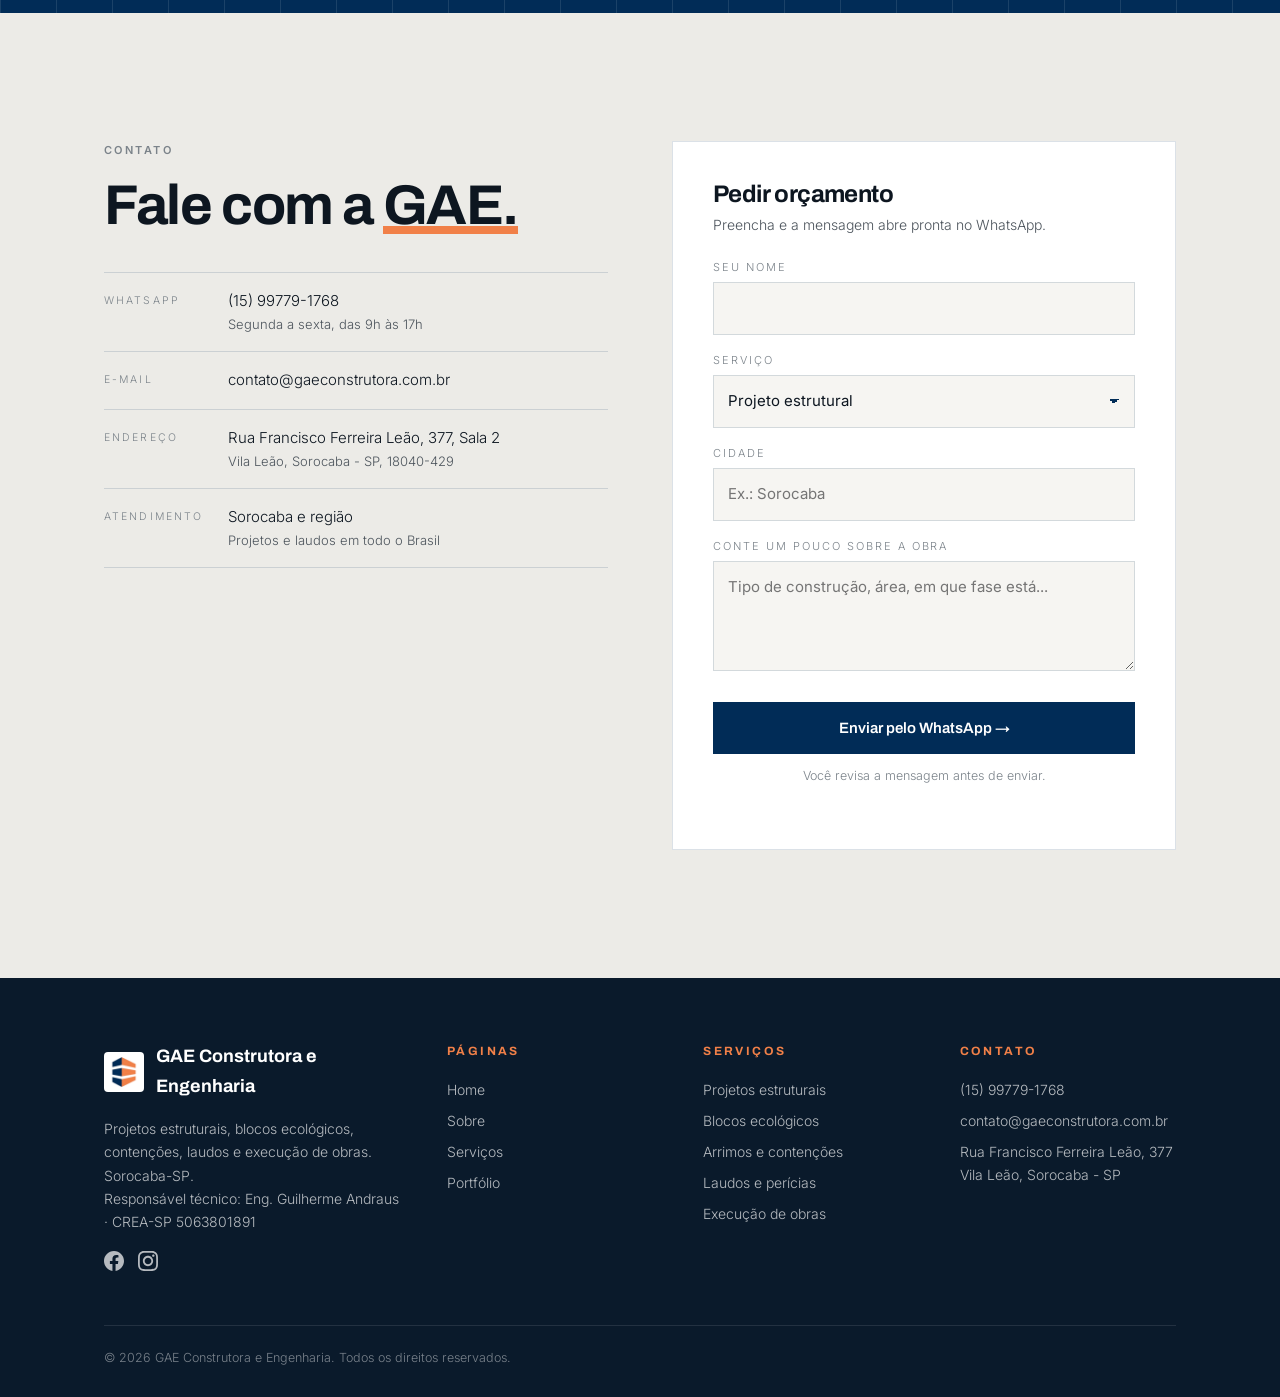
==== commit 2c921abd: "Redesign (prévia): cores do logo, novo layout nas 4 páginas, blocos ecológicos, formulário pelo What" ====
--- a/index.html
+++ b/index.html
@@ -1,26 +1,27 @@
 <!doctype html>
 <html lang="pt-BR">
 <head>
-  <meta charset="utf-8">
-  <meta name="viewport" content="width=device-width, initial-scale=1">
-  <title>GAE Construtora e Engenharia | Projetos Estruturais, Laudos e Obras em Sorocaba</title>
-  <meta name="description" content="Engenharia civil em Sorocaba-SP: projetos estruturais, muros de arrimo, laudos e perícias e execução de obras. Atendemos condomínios, indústrias e residências em todo o Brasil.">
-  <meta name="keywords" content="projeto estrutural Sorocaba, engenharia civil Sorocaba, laudo estrutural, muro de arrimo, execução de obras, construtora Sorocaba">
-  <link rel="canonical" href="https://gaeconstrutora.com.br/">
-  <meta property="og:type" content="website">
-  <meta property="og:site_name" content="GAE Construtora e Engenharia">
-  <meta property="og:url" content="https://gaeconstrutora.com.br/">
-  <meta property="og:title" content="GAE Construtora e Engenharia | Projetos Estruturais, Laudos e Obras em Sorocaba">
-  <meta property="og:description" content="Engenharia civil em Sorocaba-SP: projetos estruturais, muros de arrimo, laudos e perícias e execução de obras. Atendemos condomínios, indústrias e residências em todo o Brasil.">
-  <meta property="og:image" content="https://gaeconstrutora.com.br/assets/img/hero-galpao.jpg">
-  <link rel="icon" href="favicon.ico" sizes="any">
-  <link rel="icon" type="image/png" href="assets/img/icone-gae.png">
-  <link rel="apple-touch-icon" href="assets/img/apple-touch-icon.png">
-  <link rel="preconnect" href="https://fonts.googleapis.com">
-  <link rel="preconnect" href="https://fonts.gstatic.com" crossorigin>
-  <link href="https://fonts.googleapis.com/css2?family=Poppins:wght@400;500;600;700&display=swap" rel="stylesheet">
-  <link rel="stylesheet" href="assets/css/style.css">
-  <script type="application/ld+json">
+<meta charset="utf-8">
+<meta name="viewport" content="width=device-width, initial-scale=1">
+<title>GAE Construtora e Engenharia | Projetos Estruturais, Blocos Ecológicos, Laudos e Obras em Sorocaba</title>
+<meta name="description" content="Engenharia civil em Sorocaba-SP: projetos estruturais, projetos com blocos ecológicos (tijolo ecológico), muros de arrimo, laudos e perícias e execução de obras. Eng. Guilherme Andraus, CREA-SP.">
+<link rel="canonical" href="https://gaeconstrutora.com.br/">
+<meta property="og:type" content="website">
+<meta property="og:site_name" content="GAE Construtora e Engenharia">
+<meta property="og:locale" content="pt_BR">
+<meta property="og:url" content="https://gaeconstrutora.com.br/">
+<meta property="og:title" content="GAE Construtora e Engenharia | Projetos Estruturais, Blocos Ecológicos, Laudos e Obras em Sorocaba">
+<meta property="og:description" content="Engenharia civil em Sorocaba-SP: projetos estruturais, projetos com blocos ecológicos (tijolo ecológico), muros de arrimo, laudos e perícias e execução de obras. Eng. Guilherme Andraus, CREA-SP.">
+<meta property="og:image" content="https://gaeconstrutora.com.br/assets/img/hero-galpao.jpg">
+<meta name="theme-color" content="#012c57">
+<link rel="icon" href="favicon.ico" sizes="any">
+<link rel="icon" type="image/png" href="assets/img/icone-gae.png">
+<link rel="apple-touch-icon" href="assets/img/apple-touch-icon.png">
+<link rel="preconnect" href="https://fonts.googleapis.com">
+<link rel="preconnect" href="https://fonts.gstatic.com" crossorigin>
+<link href="https://fonts.googleapis.com/css2?family=Archivo:wght@500;600;700;800&family=Inter:wght@300;400;500;600&display=swap" rel="stylesheet">
+<link rel="stylesheet" href="assets/css/style.css">
+<script type="application/ld+json">
   {
     "@context": "https://schema.org",
     "@type": "GeneralContractor",
@@ -29,7 +30,7 @@
     "url": "https://gaeconstrutora.com.br/",
     "logo": "https://gaeconstrutora.com.br/assets/img/logo-gae.png",
     "image": "https://gaeconstrutora.com.br/assets/img/hero-galpao.jpg",
-    "description": "Projetos estruturais, muros de arrimo, laudos e perícias e execução de obras.",
+    "description": "Projetos estruturais, projetos com blocos ecológicos, muros de arrimo, laudos e perícias e execução de obras em Sorocaba-SP.",
     "telephone": "+55-15-99779-1768",
     "email": "contato@gaeconstrutora.com.br",
     "foundingDate": "2019",
@@ -62,195 +63,271 @@
 </head>
 <body>
 
-  <!-- ===== CABEÇALHO (igual em todas as páginas) ===== -->
-  <header class="header">
-    <div class="header__inner">
-      <a class="header__logo" href="./" aria-label="GAE Construtora e Engenharia — início">
-        <img src="assets/img/logo-gae.png" alt="GAE Construtora e Engenharia" width="263" height="46">
-      </a>
+<!-- ===== CABEÇALHO (igual em todas as páginas) ===== -->
+<header class="header">
+  <div class="wrap">
+    <a class="header__logo" href="./" aria-label="GAE Construtora e Engenharia — início">
+      <img src="assets/img/logo-gae.png" alt="GAE Construtora e Engenharia" width="263" height="46">
+    </a>
+    <nav class="nav" aria-label="Menu principal">
+      <a href="./" aria-current="page">Home</a>
+      <a href="sobre/">Sobre</a>
+      <a href="servicos/">Serviços</a>
+      <a href="portfolio/">Portfólio</a>
+      <a href="#contato">Contato</a>
+    </nav>
+    <div class="header__acoes">
+      <a class="btn btn--cheio" href="#contato">Solicitar orçamento</a>
       <button class="menu-btn" aria-label="Abrir menu" aria-expanded="false">
         <svg viewBox="0 0 24 24" fill="none" stroke="currentColor" stroke-width="2" stroke-linecap="round"><path d="M3 6h18M3 12h18M3 18h18"/></svg>
       </button>
-      <nav class="nav">
-        <ul class="nav__links">
-          <li><a href="./" aria-current="page">Home</a></li>
-          <li><a href="sobre/">Sobre</a></li>
-          <li><a href="servicos/">Serviços</a></li>
-          <li><a href="portfolio/">Portfólio</a></li>
-        </ul>
+    </div>
+  </div>
+</header>
+
+<main>
+<!-- ===== TOPO ===== -->
+<section class="topo grade-fundo">
+  <div class="wrap">
+    <div>
+      <p class="rotulo">Sorocaba · SP &nbsp;·&nbsp; Engenharia civil desde 2019</p>
+      <h1>Engenharia com responsabilidade e <span class="sub">segurança.</span></h1>
+      <p class="lead">Projetos estruturais, projetos com blocos ecológicos, muros de arrimo, laudos e execução de obras. Cada etapa com engenheiro responsável e ART registrada.</p>
+      <div class="acoes">
+        <a class="btn btn--cheio" href="#contato">Solicitar orçamento &rarr;</a>
+        <a class="btn btn--contorno" href="servicos/">Conhecer os serviços</a>
+      </div>
+    </div>
+    <div class="desenho"><svg class="portico" viewBox="0 0 460 330" aria-hidden="true">
+        <!-- cargas distribuídas -->
+        <g class="cargas">
+          <line class="seta" x1="80" y1="70" x2="380" y2="70"/>
+          <g>
+            <line class="seta" x1="95" y1="70" x2="95" y2="104"/><path class="seta-pt" d="M90 102 L95 112 L100 102Z"/>
+            <line class="seta" x1="140" y1="70" x2="140" y2="104"/><path class="seta-pt" d="M135 102 L140 112 L145 102Z"/>
+            <line class="seta" x1="185" y1="70" x2="185" y2="104"/><path class="seta-pt" d="M180 102 L185 112 L190 102Z"/>
+            <line class="seta" x1="230" y1="70" x2="230" y2="104"/><path class="seta-pt" d="M225 102 L230 112 L235 102Z"/>
+            <line class="seta" x1="275" y1="70" x2="275" y2="104"/><path class="seta-pt" d="M270 102 L275 112 L280 102Z"/>
+            <line class="seta" x1="320" y1="70" x2="320" y2="104"/><path class="seta-pt" d="M315 102 L320 112 L325 102Z"/>
+            <line class="seta" x1="365" y1="70" x2="365" y2="104"/><path class="seta-pt" d="M360 102 L365 112 L370 102Z"/>
+          </g>
+          <text x="388" y="74">q</text>
+        </g>
+        <!-- estrutura -->
+        <line class="barra" x1="80" y1="120" x2="80" y2="290"/>
+        <line class="barra" x1="380" y1="120" x2="380" y2="290"/>
+        <line class="barra" x1="80" y1="120" x2="380" y2="120"/>
+        <line class="barra" x1="80" y1="205" x2="380" y2="205"/>
+        <line class="barra" x1="230" y1="205" x2="230" y2="290"/>
+        <!-- deformada -->
+        <path class="def viga-def" d="M80 120 Q 230 132 380 120"/>
+        <!-- apoios engastados -->
+        <g class="apoio">
+          <line x1="62" y1="290" x2="98" y2="290"/><line x1="66" y1="290" x2="60" y2="298"/><line x1="76" y1="290" x2="70" y2="298"/><line x1="86" y1="290" x2="80" y2="298"/><line x1="96" y1="290" x2="90" y2="298"/>
+          <line x1="212" y1="290" x2="248" y2="290"/><line x1="216" y1="290" x2="210" y2="298"/><line x1="226" y1="290" x2="220" y2="298"/><line x1="236" y1="290" x2="230" y2="298"/><line x1="246" y1="290" x2="240" y2="298"/>
+          <line x1="362" y1="290" x2="398" y2="290"/><line x1="366" y1="290" x2="360" y2="298"/><line x1="376" y1="290" x2="370" y2="298"/><line x1="386" y1="290" x2="380" y2="298"/><line x1="396" y1="290" x2="390" y2="298"/>
+        </g>
+        <!-- cotas -->
+        <g class="cota"><line x1="80" y1="318" x2="380" y2="318"/><line x1="80" y1="312" x2="80" y2="324"/><line x1="380" y1="312" x2="380" y2="324"/><line x1="414" y1="120" x2="414" y2="290"/><line x1="408" y1="120" x2="420" y2="120"/><line x1="408" y1="290" x2="420" y2="290"/></g>
+        <text x="206" y="312">L = 8,00 m</text>
+        <text x="424" y="210">H</text>
+      </svg></div>
+  </div>
+</section>
+
+<!-- ===== NÚMEROS ===== -->
+<div class="numeros">
+  <div class="wrap">
+    <div class="n"><b>250+</b><span>clientes atendidos</span></div>
+    <div class="n"><b>2019</b><span>ano de fundação, em Sorocaba</span></div>
+    <div class="n"><b>ART</b><span>registrada em cada projeto</span></div>
+    <div class="n"><b>CREA-SP</b><span>engenheiro responsável técnico</span></div>
+  </div>
+</div>
+
+<!-- ===== A EMPRESA ===== -->
+<section class="empresa">
+  <div class="wrap">
+    <div class="foto revelar">
+      <img src="assets/img/eng-guilherme-andraus-v4.webp" alt="Eng. Guilherme Andraus, responsável técnico da GAE" loading="lazy">
+      <div class="legenda"><strong>Eng. Guilherme Andraus</strong><span>Responsável técnico · CREA-SP 5063801891</span></div>
+    </div>
+    <div class="revelar">
+      <p class="rotulo">A empresa</p>
+      <h2>Do projeto residencial à <span class="sub">indústria.</span></h2>
+      <p>A GAE foi fundada em 2019 para fazer projetos estruturais em concreto armado para residências. Qualidade técnica, segurança e projetos confiáveis fizeram a empresa crescer e ganhar espaço no mercado.</p>
+      <p>Hoje a GAE atende também o setor industrial, faz análises estruturais, desenvolve ferramentas de cálculo para a construção civil e projetos para usos especiais. Atende condomínios, empresas e residências, do projeto à execução.</p>
+      <div class="marcos">
+        <div><b>2019</b><span>Fundação, com foco em concreto armado</span></div>
+        <div><b>Indústria</b><span>Galpões, estruturas metálicas e análises</span></div>
+        <div><b>Do projeto à obra</b><span>Execução com quem calculou a estrutura</span></div>
+      </div>
+      <div class="acoes"><a class="link" href="sobre/">Conheça a GAE &rarr;</a></div>
+    </div>
+  </div>
+</section>
+
+<!-- ===== SERVIÇOS ===== -->
+<section class="claro">
+  <div class="wrap">
+    <div class="cab revelar">
+      <p class="rotulo">Serviços</p>
+      <h2>Tudo o que a obra precisa, <span class="sub">num lugar só.</span></h2>
+      <p>Do levantamento do terreno ao laudo da estrutura pronta.</p>
+    </div>
+    <div class="grade revelar">
+      <a class="item" href="servicos/#projetos-estruturais"><span class="num">01</span><h3>Projetos</h3><p>Projetos estruturais e complementares, inclusive projetos com blocos ecológicos, detalhados para a obra executar sem dúvida.</p>
+        <div class="tags"><span>Concreto armado</span><span>Alvenaria estrutural</span><span>Metálica</span><span>Blocos ecológicos</span><span>Hidrossanitário</span><span>Elétrico</span></div><span class="mais">Ver mais &rarr;</span></a>
+      <a class="item" href="servicos/#execucao"><span class="num">02</span><h3>Execução</h3><p>Construção, reformas e administração de obras com acompanhamento técnico.</p>
+        <div class="tags"><span>Residencial</span><span>Comercial</span><span>Reformas</span><span>Reforços estruturais</span></div><span class="mais">Ver mais &rarr;</span></a>
+      <a class="item" href="servicos/#laudos"><span class="num">03</span><h3>Laudos e perícias</h3><p>Diagnóstico de patologias e perícias judiciais e particulares.</p>
+        <div class="tags"><span>Patologias</span><span>Laudo estrutural</span><span>Monitoramento</span><span>Vistorias</span></div><span class="mais">Ver mais &rarr;</span></a>
+      <a class="item" href="servicos/#arrimos"><span class="num">04</span><h3>Arrimos e contenções</h3><p>Muros de arrimo e contenções especiais, inclusive em terrenos difíceis.</p>
+        <div class="tags"><span>Muros de arrimo</span><span>Contenções especiais</span></div><span class="mais">Ver mais &rarr;</span></a>
+      <a class="item" href="servicos/#topografia"><span class="num">05</span><h3>Topografia</h3><p>Levantamento do terreno para projetar sobre dados reais.</p>
+        <div class="tags"><span>Planialtimétrico</span><span>Aerofotogrametria</span></div><span class="mais">Ver mais &rarr;</span></a>
+      <a class="item" href="servicos/#consultoria"><span class="num">06</span><h3>Consultoria</h3><p>Apoio técnico a condomínios e empresas nas decisões sobre a construção.</p>
+        <div class="tags"><span>Condomínios</span><span>Empresas</span><span>Análise de risco</span></div><span class="mais">Ver mais &rarr;</span></a>
+    </div>
+  </div>
+</section>
+
+<section class="escura" id="como-trabalhamos">
+  <div class="wrap">
+    <div class="cab revelar">
+      <p class="rotulo">Como trabalhamos</p>
+      <h2>Do terreno à <span class="sub">entrega.</span></h2>
+      <p>Quatro etapas, com o mesmo engenheiro responsável do começo ao fim.</p>
+    </div>
+    <div class="fases revelar">
+      <div class="fase"><small>Etapa 01</small><h3>Levantamento</h3><p>Visita, topografia, sondagem e tudo o que já existe no local.</p></div>
+      <div class="fase"><small>Etapa 02</small><h3>Cálculo</h3><p>Dimensionamento conforme as normas da ABNT, com a segurança adequada ao uso.</p></div>
+      <div class="fase"><small>Etapa 03</small><h3>Projeto</h3><p>Pranchas detalhadas, memorial e quantitativos de materiais.</p></div>
+      <div class="fase"><small>Etapa 04</small><h3>Obra</h3><p>Acompanhamento em campo e ART, até a entrega.</p></div>
+    </div>
+  </div>
+</section>
+
+<!-- ===== DESTAQUES ===== -->
+<section>
+  <div class="wrap">
+    <div class="bloco revelar">
+      <div class="midia midia--desenho"><img src="assets/img/prancha-concreto-armado.jpg" alt="Prancha de projeto estrutural em concreto armado" loading="lazy"><span class="etq">Projeto estrutural</span></div>
+      <div>
+        <p class="rotulo">Projetos</p>
+        <h2>Estrutura calculada, <span class="sub">obra sem surpresa.</span></h2>
+        <p>Concreto armado, alvenaria estrutural ou estrutura metálica, com pranchas e quantitativos que facilitam a vida de quem executa.</p>
+        <ul><li>Estrutural em concreto armado e alvenaria estrutural</li><li>Estruturas metálicas e reforços</li><li>Projetos hidrossanitário e elétrico</li><li>Análises estruturais e usos especiais</li></ul>
+        <a class="link" href="servicos/#projetos-estruturais">Ver mais sobre projetos &rarr;</a>
+      </div>
+    </div>
+    <div class="bloco revelar inv">
+      <div class="dupla"><div class="midia"><img src="assets/img/eco-casa-01.jpg" alt="Casa térrea projetada em blocos ecológicos" loading="lazy"><span class="etq">Casa em blocos ecológicos</span></div><div class="inset"><img src="assets/img/eco-elevacao.jpg" alt="Elevação de parede paginada bloco a bloco com grautes e armaduras" loading="lazy"><span>Elevação paginada · grautes e armaduras</span></div></div>
+      <div>
+        <p class="rotulo">Blocos ecológicos</p><span class="selo">Projeto modelado em BIM</span>
+        <h2>Bloco ecológico também precisa de <span class="sub">projeto.</span></h2>
+        <p>Na construção com tijolo ecológico, a parede é a própria estrutura e o acabamento. Por isso cada fiada, furo e canaleta precisa estar no lugar certo. O projeto mostra a parede bloco a bloco, para a obra subir sem cortar bloco e sem improviso.</p>
+        <ul><li>Modulação da planta e paginação de cada parede</li><li>Posição dos grautes, cintas, vergas e contravergas</li><li>Armaduras detalhadas, com quantitativo de blocos e aço</li><li>Elétrica e hidráulica passando pelos furos dos blocos</li></ul>
+        <a class="link" href="servicos/#blocos-ecologicos">Ver mais sobre blocos ecológicos &rarr;</a>
+      </div>
+    </div>
+    <div class="bloco revelar">
+      <div class="midia"><img src="assets/img/home-arrimos.jpg" alt="Modelo 3D de estrutura de contenção" loading="lazy"><span class="etq">Contenção</span></div>
+      <div>
+        <p class="rotulo">Arrimos e contenções</p>
+        <h2>Terreno em desnível pede <span class="sub">cálculo.</span></h2>
+        <p>Muro de arrimo depende do solo, da altura, da água e do que está em volta. Cada contenção é projetada para o terreno onde vai ser construída.</p>
+        <ul><li>Muros de arrimo</li><li>Contenções especiais</li><li>Drenagem considerada no projeto</li><li>Acompanhamento da execução</li></ul>
+        <a class="link" href="servicos/#arrimos">Ver mais sobre contenções &rarr;</a>
+      </div>
+    </div>
+    <div class="bloco revelar inv">
+      <div class="midia"><img src="assets/img/laudo-incendio.jpg" alt="Galpão atingido por incêndio em vistoria" loading="lazy"><span class="etq">Laudo pós-incêndio</span></div>
+      <div>
+        <p class="rotulo">Laudos e perícias</p>
+        <h2>Trinca, infiltração, incêndio: <span class="sub">tem explicação.</span></h2>
+        <p>O laudo identifica a causa do problema, avalia o risco e indica a solução, com responsabilidade técnica.</p>
+        <ul><li>Laudos de patologias e laudos estruturais</li><li>Monitoramento de estruturas e vistorias</li><li>Perícias particulares e judiciais</li><li>Consultoria para condomínios</li></ul>
+        <a class="link" href="servicos/#laudos">Ver mais sobre laudos &rarr;</a>
+      </div>
+    </div>
+    <div class="revelar" style="text-align:center;margin-top:clamp(64px,8vw,96px)"><a class="btn btn--contorno" href="portfolio/">Ver o portfólio completo &rarr;</a></div>
+  </div>
+</section>
+
+<!-- ===== POR QUE A GAE ===== -->
+<section class="claro">
+  <div class="wrap">
+    <div class="cab revelar">
+      <p class="rotulo">Por que a GAE</p>
+      <h2>O que muda quando o engenheiro <span class="sub">é o mesmo.</span></h2>
+    </div>
+    <div class="cartoes revelar">
+      <div class="cartao"><div class="ic"><svg viewBox="0 0 24 24"><path d="M4 20V8l8-4 8 4v12M4 13h16"/></svg></div><h3>Quem projeta, acompanha</h3><p>O engenheiro que calculou a estrutura acompanha a obra.</p></div>
+      <div class="cartao"><div class="ic"><svg viewBox="0 0 24 24"><path d="M5 3h10l4 4v14H5zM9 12h6M9 16h6"/></svg></div><h3>Projeto que se executa</h3><p>Detalhamento claro, sem lacunas para o mestre de obras adivinhar.</p></div>
+      <div class="cartao"><div class="ic"><svg viewBox="0 0 24 24"><path d="M12 3l9 16H3zM12 10v4M12 17v.5"/></svg></div><h3>Segurança em 1º lugar</h3><p>Cálculo conforme norma, sem economia que coloque a estrutura em risco.</p></div>
+      <div class="cartao"><div class="ic"><svg viewBox="0 0 24 24"><circle cx="12" cy="12" r="8"/><path d="M12 8v4l3 2"/></svg></div><h3>Resposta rápida</h3><p>Atendimento direto pelo WhatsApp, com retorno técnico claro.</p></div>
+    </div>
+  </div>
+</section>
+
+<section class="chamada">
+  <div class="wrap revelar">
+    <h2>Tem uma obra <em>pela frente?</em></h2>
+    <p>Projeto novo, obra em andamento ou problema numa estrutura existente. Conte o que você precisa e receba um orçamento.</p>
+    <a class="btn btn--laranja" href="#contato">Solicitar orçamento &rarr;</a>
+  </div>
+</section>
+
+<!-- ===== CONTATO (igual em todas as páginas) ===== -->
+<section class="contato" id="contato">
+  <div class="wrap">
+    <div class="revelar">
+      <p class="rotulo">Contato</p>
+      <h2>Fale com a <span class="sub">GAE.</span></h2>
+      <div class="dados">
+        <div><small>WhatsApp</small><p><a href="https://wa.me/5515997791768" target="_blank" rel="noopener">(15) 99779-1768</a><span>Segunda a sexta, das 9h às 17h</span></p></div>
+        <div><small>E-mail</small><p><a href="mailto:contato@gaeconstrutora.com.br">contato@gaeconstrutora.com.br</a></p></div>
+        <div><small>Endereço</small><p>Rua Francisco Ferreira Leão, 377, Sala 2<span>Vila Leão, Sorocaba - SP, 18040-429</span></p></div>
+        <div><small>Atendimento</small><p>Sorocaba e região<span>Projetos e laudos em todo o Brasil</span></p></div>
+      </div>
+    </div>
+    <form class="form revelar" id="form-orcamento">
+      <h3>Pedir orçamento</h3>
+      <p>Preencha e a mensagem abre pronta no WhatsApp.</p>
+      <label for="f-nome">Seu nome</label><input id="f-nome" name="nome" required autocomplete="name">
+      <label for="f-servico">Serviço</label><select id="f-servico" name="servico"><option>Projeto estrutural</option><option>Projeto com blocos ecológicos</option><option>Projeto hidrossanitário ou elétrico</option><option>Muro de arrimo ou contenção</option><option>Laudo ou perícia</option><option>Execução de obra ou reforma</option><option>Topografia ou aerofotogrametria</option><option>Consultoria</option><option>Ainda não sei, preciso de orientação</option></select>
+      <label for="f-cidade">Cidade</label><input id="f-cidade" name="cidade" placeholder="Ex.: Sorocaba">
+      <label for="f-detalhes">Conte um pouco sobre a obra</label><textarea id="f-detalhes" name="detalhes" placeholder="Tipo de construção, área, em que fase está..."></textarea>
+      <button class="btn btn--cheio" type="submit">Enviar pelo WhatsApp &rarr;</button>
+      <p class="obs">Você revisa a mensagem antes de enviar.</p>
+    </form>
+  </div>
+</section>
+</main>
+
+<!-- ===== RODAPÉ (igual em todas as páginas) ===== -->
+<footer class="footer">
+  <div class="wrap">
+    <div class="cols">
+      <div>
+        <div class="marca"><img src="assets/img/icone-gae.png" alt="">GAE Construtora e Engenharia</div>
+        <p>Projetos estruturais, blocos ecológicos, contenções, laudos e execução de obras. Sorocaba-SP.<br>Responsável técnico: Eng. Guilherme Andraus · CREA-SP 5063801891</p>
         <div class="social">
-          <a href="https://www.facebook.com/gaeconstrutora" target="_blank" rel="noopener" aria-label="Facebook">
-            <svg viewBox="0 0 24 24" fill="currentColor"><path d="M24 12.0726C24 5.44354 18.629 0.0725708 12 0.0725708C5.37097 0.0725708 0 5.44354 0 12.0726C0 18.0619 4.38823 23.0264 10.125 23.9274V15.5414H7.07661V12.0726H10.125V9.4287C10.125 6.42144 11.9153 4.76031 14.6574 4.76031C15.9706 4.76031 17.3439 4.99451 17.3439 4.99451V7.94612H15.8303C14.34 7.94612 13.875 8.87128 13.875 9.82015V12.0726H17.2031L16.6708 15.5414H13.875V23.9274C19.6118 23.0264 24 18.0619 24 12.0726Z"/></svg>
-          </a>
-          <a href="https://www.instagram.com/gaeconstrutora/" target="_blank" rel="noopener" aria-label="Instagram">
-            <svg viewBox="0 0 24 24" fill="currentColor"><path d="M12.0027 5.84808C8.59743 5.84808 5.85075 8.59477 5.85075 12C5.85075 15.4053 8.59743 18.1519 12.0027 18.1519C15.4079 18.1519 18.1546 15.4053 18.1546 12C18.1546 8.59477 15.4079 5.84808 12.0027 5.84808ZM12.0027 15.9996C9.80212 15.9996 8.00312 14.2059 8.00312 12C8.00312 9.7941 9.79677 8.00046 12.0027 8.00046C14.2086 8.00046 16.0022 9.7941 16.0022 12C16.0022 14.2059 14.2032 15.9996 12.0027 15.9996ZM19.8412 5.59644C19.8412 6.39421 19.1987 7.03135 18.4062 7.03135C17.6085 7.03135 16.9713 6.38885 16.9713 5.59644C16.9713 4.80402 17.6138 4.16153 18.4062 4.16153C19.1987 4.16153 19.8412 4.80402 19.8412 5.59644ZM23.9157 7.05277C23.8247 5.13063 23.3856 3.42801 21.9775 2.02522C20.5747 0.622429 18.8721 0.183388 16.9499 0.0870135C14.9689 -0.0254238 9.03112 -0.0254238 7.05008 0.0870135C5.1333 0.178034 3.43068 0.617075 2.02253 2.01986C0.614389 3.42265 0.180703 5.12527 0.0843279 7.04742C-0.0281093 9.02845 -0.0281093 14.9662 0.0843279 16.9472C0.175349 18.8694 0.614389 20.572 2.02253 21.9748C3.43068 23.3776 5.12794 23.8166 7.05008 23.913C9.03112 24.0254 14.9689 24.0254 16.9499 23.913C18.8721 23.822 20.5747 23.3829 21.9775 21.9748C23.3803 20.572 23.8193 18.8694 23.9157 16.9472C24.0281 14.9662 24.0281 9.03381 23.9157 7.05277ZM21.3564 19.0728C20.9388 20.1223 20.1303 20.9307 19.0755 21.3537C17.496 21.9802 13.7481 21.8356 12.0027 21.8356C10.2572 21.8356 6.50396 21.9748 4.92984 21.3537C3.88042 20.9361 3.07195 20.1276 2.64897 19.0728C2.02253 17.4934 2.16709 13.7455 2.16709 12C2.16709 10.2546 2.02789 6.50129 2.64897 4.92717C3.06659 3.87776 3.87507 3.06928 4.92984 2.6463C6.50931 2.01986 10.2572 2.16443 12.0027 2.16443C13.7481 2.16443 17.5014 2.02522 19.0755 2.6463C20.1249 3.06392 20.9334 3.8724 21.3564 4.92717C21.9828 6.50665 21.8383 10.2546 21.8383 12C21.8383 13.7455 21.9828 17.4987 21.3564 19.0728Z"/></svg>
-          </a>
+          <a href="https://www.facebook.com/gaeconstrutora" target="_blank" rel="noopener" aria-label="Facebook"><svg viewBox="0 0 24 24"><path d="M24 12.0726C24 5.44354 18.629 0.0725708 12 0.0725708C5.37097 0.0725708 0 5.44354 0 12.0726C0 18.0619 4.38823 23.0264 10.125 23.9274V15.5414H7.07661V12.0726H10.125V9.4287C10.125 6.42144 11.9153 4.76031 14.6574 4.76031C15.9706 4.76031 17.3439 4.99451 17.3439 4.99451V7.94612H15.8303C14.34 7.94612 13.875 8.87128 13.875 9.82015V12.0726H17.2031L16.6708 15.5414H13.875V23.9274C19.6118 23.0264 24 18.0619 24 12.0726Z"/></svg></a>
+          <a href="https://www.instagram.com/gaeconstrutora/" target="_blank" rel="noopener" aria-label="Instagram"><svg viewBox="0 0 24 24"><path d="M12.0027 5.84808C8.59743 5.84808 5.85075 8.59477 5.85075 12C5.85075 15.4053 8.59743 18.1519 12.0027 18.1519C15.4079 18.1519 18.1546 15.4053 18.1546 12C18.1546 8.59477 15.4079 5.84808 12.0027 5.84808ZM12.0027 15.9996C9.80212 15.9996 8.00312 14.2059 8.00312 12C8.00312 9.7941 9.79677 8.00046 12.0027 8.00046C14.2086 8.00046 16.0022 9.7941 16.0022 12C16.0022 14.2059 14.2032 15.9996 12.0027 15.9996ZM19.8412 5.59644C19.8412 6.39421 19.1987 7.03135 18.4062 7.03135C17.6085 7.03135 16.9713 6.38885 16.9713 5.59644C16.9713 4.80402 17.6138 4.16153 18.4062 4.16153C19.1987 4.16153 19.8412 4.80402 19.8412 5.59644ZM23.9157 7.05277C23.8247 5.13063 23.3856 3.42801 21.9775 2.02522C20.5747 0.622429 18.8721 0.183388 16.9499 0.0870135C14.9689 -0.0254238 9.03112 -0.0254238 7.05008 0.0870135C5.1333 0.178034 3.43068 0.617075 2.02253 2.01986C0.614389 3.42265 0.180703 5.12527 0.0843279 7.04742C-0.0281093 9.02845 -0.0281093 14.9662 0.0843279 16.9472C0.175349 18.8694 0.614389 20.572 2.02253 21.9748C3.43068 23.3776 5.12794 23.8166 7.05008 23.913C9.03112 24.0254 14.9689 24.0254 16.9499 23.913C18.8721 23.822 20.5747 23.3829 21.9775 21.9748C23.3803 20.572 23.8193 18.8694 23.9157 16.9472C24.0281 14.9662 24.0281 9.03381 23.9157 7.05277ZM21.3564 19.0728C20.9388 20.1223 20.1303 20.9307 19.0755 21.3537C17.496 21.9802 13.7481 21.8356 12.0027 21.8356C10.2572 21.8356 6.50396 21.9748 4.92984 21.3537C3.88042 20.9361 3.07195 20.1276 2.64897 19.0728C2.02253 17.4934 2.16709 13.7455 2.16709 12C2.16709 10.2546 2.02789 6.50129 2.64897 4.92717C3.06659 3.87776 3.87507 3.06928 4.92984 2.6463C6.50931 2.01986 10.2572 2.16443 12.0027 2.16443C13.7481 2.16443 17.5014 2.02522 19.0755 2.6463C20.1249 3.06392 20.9334 3.8724 21.3564 4.92717C21.9828 6.50665 21.8383 10.2546 21.8383 12C21.8383 13.7455 21.9828 17.4987 21.3564 19.0728Z"/></svg></a>
         </div>
-      </nav>
-    </div>
-  </header>
-
-  <main>
-
-    <!-- ===== HERO ===== -->
-    <section class="hero">
-      <div class="container">
-        <h1 class="revelar">Exercendo a Engenharia com Responsabilidade e Segurança</h1>
-        <p class="hero__sub revelar">Projetos estruturais, laudos e execução de obras. Sediados em Sorocaba-SP, atendemos todo o Brasil.</p>
-        <div class="hero__acoes revelar">
-          <a class="btn btn--claro" href="#contato">Solicite um orçamento</a>
-          <a class="btn btn--contorno" href="https://wa.me/5515997791768?text=Ol%C3%A1!%20Gostaria%20de%20solicitar%20um%20or%C3%A7amento." target="_blank" rel="noopener">Falar no WhatsApp</a>
-        </div>
-        <div class="hero__boxes">
-          <div class="hero__box revelar">
-            <h6><strong>Projetos</strong></h6>
-            <ul>
-              <li>Estrutural em Concreto Armado</li>
-              <li>Estrutural em Alvenaria Estrutural</li>
-              <li>Estruturas Metálicas</li>
-              <li>Hidrossanitário</li>
-              <li>Elétrico</li>
-              <li>Contenções Especiais</li>
-              <li>Muros de arrimo</li>
-            </ul>
-          </div>
-          <div class="hero__box revelar">
-            <h6><strong>Execução</strong></h6>
-            <ul>
-              <li>Administração de Obras</li>
-              <li>Acompanhamento de Obras</li>
-              <li>Construção Residencial</li>
-              <li>Construção Comercial</li>
-              <li>Reformas</li>
-              <li>Reforços estruturais</li>
-              <li>Aerofotogrametria</li>
-              <li>Topografia</li>
-              <li>Levantamento Planialtimétrico</li>
-            </ul>
-          </div>
-          <div class="hero__box revelar">
-            <h6><strong>Laudos e Perícias</strong></h6>
-            <ul>
-              <li>Laudos de Patologias</li>
-              <li>Laudos Estruturais</li>
-              <li>Monitoramento de Estruturas</li>
-              <li>Perícias Particulares e Judiciais</li>
-              <li>Vistorias</li>
-              <li>Consultoria para condomínios</li>
-            </ul>
-          </div>
-        </div>
-      </div>
-    </section>
-
-    <!-- ===== QUEM SOMOS ===== -->
-    <section class="secao">
-      <div class="container quem-somos">
-        <div class="texto revelar">
-          <h3>Quem somos na GAE</h3>
-          <p class="justificado">A GAE foi fundada em 2019 com foco no desenvolvimento de projetos estruturais em concreto armado, inicialmente voltados para o segmento residencial. Com atuação baseada na qualidade técnica, segurança e confiabilidade, a empresa consolidou sua presença no mercado, ampliando seu campo de atuação.</p>
-          <p class="justificado">Graças à sua bagagem multidisciplinar, a empresa ampliou significativamente seu campo de atuação, passando a desenvolver projetos estruturais para o setor industrial, análises estruturais, ferramentas de cálculo aplicadas à construção civil, além de projetos complexos para aplicações e usos especiais.</p>
-          <div class="stat">
-            <h3>250+</h3>
-            <p>Clientes satisfeitos</p>
-          </div>
-        </div>
-        <img class="revelar" src="assets/img/quem-somos-obra.jpg" alt="Obra da GAE em fase de fundação" loading="lazy">
-      </div>
-    </section>
-
-    <!-- ===== NOSSOS SERVIÇOS ===== -->
-    <section class="secao secao--clara">
-      <div class="container">
-        <h3 class="centro revelar">Nossos Serviços</h3>
-        <p class="centro revelar" style="margin-top:22px">Soluções completas em engenharia, do projeto à execução.</p>
-        <div class="cards cards--2" style="margin-top:92px">
-          <div class="card revelar">
-            <img src="assets/img/home-projetos.jpg" alt="Projeto estrutural de galpão metálico" loading="lazy">
-            <div class="card__caixa">
-              <h6><strong>Projetos</strong></h6>
-              <p>Desenvolvemos projetos estruturais e complementares detalhados</p>
-            </div>
-          </div>
-          <div class="card revelar">
-            <img src="assets/img/obra-vale-do-lago.jpg" alt="Vista aérea de obra residencial" loading="lazy">
-            <div class="card__caixa">
-              <h6><strong>Execução</strong></h6>
-              <p>Realizamos obras e reformas com acompanhamento técnico especializado.</p>
-            </div>
-          </div>
-          <div class="card revelar">
-            <img src="assets/img/laudo-incendio.jpg" alt="Galpão atingido por incêndio em vistoria" loading="lazy">
-            <div class="card__caixa">
-              <h6><strong>Laudos e Perícias</strong></h6>
-              <p>Laudos e Perícias judiciais e extrajudiciais, assim como análise de risco de acidentes</p>
-            </div>
-          </div>
-          <div class="card revelar">
-            <img src="assets/img/home-arrimos.jpg" alt="Modelo 3D de estrutura de contenção" loading="lazy" style="object-position:50% 49%">
-            <div class="card__caixa">
-              <h6><strong>Projetos de Muros de Arrimo e Contenções</strong></h6>
-              <p>Projetos de Arrimos e Contenções complexos</p>
-            </div>
-          </div>
-        </div>
-      </div>
-    </section>
-
-    <!-- ===== CONTATO ===== -->
-    <section class="secao" id="contato">
-      <div class="container contato">
-        <img class="revelar" src="assets/img/contato-obra.jpg" alt="Equipe em obra de estrutura metálica" loading="lazy">
-        <div class="contato__form revelar">
-          <h3>Entre em Contato</h3>
-          <!-- O formulário envia a mensagem para o e-mail abaixo (serviço gratuito FormSubmit) -->
-          <form id="form-contato" class="form" action="https://formsubmit.co/ajax/contato@gaeconstrutora.com.br" method="POST">
-            <input type="hidden" name="_subject" value="Nova mensagem pelo site da GAE">
-            <input type="hidden" name="_template" value="table">
-            <input type="text" name="_honey" class="hp" tabindex="-1" autocomplete="off">
-            <label for="nome">Nome*</label>
-            <input id="nome" name="Nome" type="text" placeholder="Seu Nome" required>
-            <label for="email">Email*</label>
-            <input id="email" name="Email" type="email" placeholder="Endereço de Email" required>
-            <label for="mensagem">Mensagem*</label>
-            <textarea id="mensagem" name="Mensagem" placeholder="Insira sua mensagem" required></textarea>
-            <button class="btn" type="submit">Enviar</button>
-            <p class="form__msg" role="status" aria-live="polite"></p>
-          </form>
-        </div>
-      </div>
-    </section>
-
-  </main>
-
-  <!-- ===== RODAPÉ (igual em todas as páginas) ===== -->
-  <footer class="footer">
-    <div class="container">
-      <div class="footer__topo">
-        <h5>Contato</h5>
-        <div class="social">
-          <a href="https://www.facebook.com/gaeconstrutora" target="_blank" rel="noopener" aria-label="Facebook">
-            <svg viewBox="0 0 24 24" fill="currentColor"><path d="M24 12.0726C24 5.44354 18.629 0.0725708 12 0.0725708C5.37097 0.0725708 0 5.44354 0 12.0726C0 18.0619 4.38823 23.0264 10.125 23.9274V15.5414H7.07661V12.0726H10.125V9.4287C10.125 6.42144 11.9153 4.76031 14.6574 4.76031C15.9706 4.76031 17.3439 4.99451 17.3439 4.99451V7.94612H15.8303C14.34 7.94612 13.875 8.87128 13.875 9.82015V12.0726H17.2031L16.6708 15.5414H13.875V23.9274C19.6118 23.0264 24 18.0619 24 12.0726Z"/></svg>
-          </a>
-          <a href="https://www.instagram.com/gaeconstrutora/" target="_blank" rel="noopener" aria-label="Instagram">
-            <svg viewBox="0 0 24 24" fill="currentColor"><path d="M12.0027 5.84808C8.59743 5.84808 5.85075 8.59477 5.85075 12C5.85075 15.4053 8.59743 18.1519 12.0027 18.1519C15.4079 18.1519 18.1546 15.4053 18.1546 12C18.1546 8.59477 15.4079 5.84808 12.0027 5.84808ZM12.0027 15.9996C9.80212 15.9996 8.00312 14.2059 8.00312 12C8.00312 9.7941 9.79677 8.00046 12.0027 8.00046C14.2086 8.00046 16.0022 9.7941 16.0022 12C16.0022 14.2059 14.2032 15.9996 12.0027 15.9996ZM19.8412 5.59644C19.8412 6.39421 19.1987 7.03135 18.4062 7.03135C17.6085 7.03135 16.9713 6.38885 16.9713 5.59644C16.9713 4.80402 17.6138 4.16153 18.4062 4.16153C19.1987 4.16153 19.8412 4.80402 19.8412 5.59644ZM23.9157 7.05277C23.8247 5.13063 23.3856 3.42801 21.9775 2.02522C20.5747 0.622429 18.8721 0.183388 16.9499 0.0870135C14.9689 -0.0254238 9.03112 -0.0254238 7.05008 0.0870135C5.1333 0.178034 3.43068 0.617075 2.02253 2.01986C0.614389 3.42265 0.180703 5.12527 0.0843279 7.04742C-0.0281093 9.02845 -0.0281093 14.9662 0.0843279 16.9472C0.175349 18.8694 0.614389 20.572 2.02253 21.9748C3.43068 23.3776 5.12794 23.8166 7.05008 23.913C9.03112 24.0254 14.9689 24.0254 16.9499 23.913C18.8721 23.822 20.5747 23.3829 21.9775 21.9748C23.3803 20.572 23.8193 18.8694 23.9157 16.9472C24.0281 14.9662 24.0281 9.03381 23.9157 7.05277ZM21.3564 19.0728C20.9388 20.1223 20.1303 20.9307 19.0755 21.3537C17.496 21.9802 13.7481 21.8356 12.0027 21.8356C10.2572 21.8356 6.50396 21.9748 4.92984 21.3537C3.88042 20.9361 3.07195 20.1276 2.64897 19.0728C2.02253 17.4934 2.16709 13.7455 2.16709 12C2.16709 10.2546 2.02789 6.50129 2.64897 4.92717C3.06659 3.87776 3.87507 3.06928 4.92984 2.6463C6.50931 2.01986 10.2572 2.16443 12.0027 2.16443C13.7481 2.16443 17.5014 2.02522 19.0755 2.6463C20.1249 3.06392 20.9334 3.8724 21.3564 4.92717C21.9828 6.50665 21.8383 10.2546 21.8383 12C21.8383 13.7455 21.9828 17.4987 21.3564 19.0728Z"/></svg>
-          </a>
-        </div>
-      </div>
-      <p class="footer__chamada">Fale conosco para orçamentos e dúvidas</p>
-      <div class="footer__contatos">
-        <p><a href="tel:+5515997791768">(15) 99779-1768</a></p>
-        <p><a href="mailto:contato@gaeconstrutora.com.br">contato@gaeconstrutora.com.br</a></p>
-        <p class="footer__info">Rua Francisco Ferreira Leão, 377 - Sala 2 - Vila Leão - Sorocaba/SP<br>Segunda a sexta, das 9h às 17h · Atendemos todo o Brasil<br>Responsável técnico: Eng. Guilherme Andraus · CREA-SP 5063801891</p>
-      </div>
-      <p class="footer__copy">© <span id="ano">2026</span> GAE Construtora e Engenharia. Todos os direitos reservados.</p>
-    </div>
-  </footer>
-
-  <a class="whatsapp" href="https://wa.me/5515997791768?text=Ol%C3%A1!%20Gostaria%20de%20mais%20informa%C3%A7%C3%B5es%20sobre%20seus%20servi%C3%A7os!%20" target="_blank" rel="noopener" aria-label="Fale conosco pelo WhatsApp">
-    <svg viewBox="0 0 24 24" fill="currentColor"><path d="M17.472 14.382c-.297-.149-1.758-.867-2.03-.967-.273-.099-.471-.148-.67.15-.197.297-.767.966-.94 1.164-.173.199-.347.223-.644.075-.297-.15-1.255-.463-2.39-1.475-.883-.788-1.48-1.761-1.653-2.059-.173-.297-.018-.458.13-.606.134-.133.298-.347.446-.52.149-.174.198-.298.298-.497.099-.198.05-.371-.025-.52-.075-.149-.669-1.612-.916-2.207-.242-.579-.487-.5-.669-.51-.173-.008-.371-.01-.57-.01-.198 0-.52.074-.792.372-.272.297-1.04 1.016-1.04 2.479 0 1.462 1.065 2.875 1.213 3.074.149.198 2.096 3.2 5.077 4.487.709.306 1.262.489 1.694.625.712.227 1.36.195 1.871.118.571-.085 1.758-.719 2.006-1.413.248-.694.248-1.289.173-1.413-.074-.124-.272-.198-.57-.347m-5.421 7.403h-.004a9.87 9.87 0 01-5.031-1.378l-.361-.214-3.741.982.998-3.648-.235-.374a9.86 9.86 0 01-1.51-5.26c.001-5.45 4.436-9.884 9.888-9.884 2.64 0 5.122 1.03 6.988 2.898a9.825 9.825 0 012.893 6.994c-.003 5.45-4.437 9.884-9.885 9.884m8.413-18.297A11.815 11.815 0 0012.05 0C5.495 0 .16 5.335.157 11.892c0 2.096.547 4.142 1.588 5.945L.057 24l6.305-1.654a11.882 11.882 0 005.683 1.448h.005c6.554 0 11.89-5.335 11.893-11.893a11.821 11.821 0 00-3.48-8.413Z"/></svg>
-  </a>
-
-  <script src="assets/js/main.js"></script>
+      </div>
+      <div><h4>Páginas</h4><ul><li><a href="./">Home</a></li><li><a href="sobre/">Sobre</a></li><li><a href="servicos/">Serviços</a></li><li><a href="portfolio/">Portfólio</a></li></ul></div>
+      <div><h4>Serviços</h4><ul><li><a href="servicos/#projetos-estruturais">Projetos estruturais</a></li><li><a href="servicos/#blocos-ecologicos">Blocos ecológicos</a></li><li><a href="servicos/#arrimos">Arrimos e contenções</a></li><li><a href="servicos/#laudos">Laudos e perícias</a></li><li><a href="servicos/#execucao">Execução de obras</a></li></ul></div>
+      <div><h4>Contato</h4><ul><li><a href="tel:+5515997791768">(15) 99779-1768</a></li><li><a href="mailto:contato@gaeconstrutora.com.br">contato@gaeconstrutora.com.br</a></li><li>Rua Francisco Ferreira Leão, 377<br>Vila Leão, Sorocaba - SP</li></ul></div>
+    </div>
+    <p class="fim">© <span id="ano">2026</span> GAE Construtora e Engenharia. Todos os direitos reservados.</p>
+  </div>
+</footer>
+
+<a class="whatsapp" href="https://wa.me/5515997791768?text=Ol%C3%A1!%20Gostaria%20de%20mais%20informa%C3%A7%C3%B5es%20sobre%20os%20servi%C3%A7os%20da%20GAE." target="_blank" rel="noopener" aria-label="Fale conosco pelo WhatsApp"><svg viewBox="0 0 24 24"><path d="M17.472 14.382c-.297-.149-1.758-.867-2.03-.967-.273-.099-.471-.148-.67.15-.197.297-.767.966-.94 1.164-.173.199-.347.223-.644.075-.297-.15-1.255-.463-2.39-1.475-.883-.788-1.48-1.761-1.653-2.059-.173-.297-.018-.458.13-.606.134-.133.298-.347.446-.52.149-.174.198-.298.298-.497.099-.198.05-.371-.025-.52-.075-.149-.669-1.612-.916-2.207-.242-.579-.487-.5-.669-.51-.173-.008-.371-.01-.57-.01-.198 0-.52.074-.792.372-.272.297-1.04 1.016-1.04 2.479 0 1.462 1.065 2.875 1.213 3.074.149.198 2.096 3.2 5.077 4.487.709.306 1.262.489 1.694.625.712.227 1.36.195 1.871.118.571-.085 1.758-.719 2.006-1.413.248-.694.248-1.289.173-1.413-.074-.124-.272-.198-.57-.347m-5.421 7.403h-.004a9.87 9.87 0 01-5.031-1.378l-.361-.214-3.741.982.998-3.648-.235-.374a9.86 9.86 0 01-1.51-5.26c.001-5.45 4.436-9.884 9.888-9.884 2.64 0 5.122 1.03 6.988 2.898a9.825 9.825 0 012.893 6.994c-.003 5.45-4.437 9.884-9.885 9.884m8.413-18.297A11.815 11.815 0 0012.05 0C5.495 0 .16 5.335.157 11.892c0 2.096.547 4.142 1.588 5.945L.057 24l6.305-1.654a11.882 11.882 0 005.683 1.448h.005c6.554 0 11.89-5.335 11.893-11.893a11.821 11.821 0 00-3.48-8.413Z"/></svg></a>
+
+<script src="assets/js/main.js"></script>
 </body>
 </html>
--- a/assets/css/style.css
+++ b/assets/css/style.css
@@ -1,443 +1,272 @@
 /* =========================================================
    GAE Construtora e Engenharia — estilos do site
+   Cores do logo: azul-marinho #012c57 e laranja #f18048.
    Cores, fontes e medidas principais ficam nas variáveis abaixo.
    ========================================================= */
-
-:root {
-  --azul: #2e5c77;          /* destaque (ex.: "250+") */
-  --escuro: #24303a;        /* fundo do rodapé e seções escuras */
-  --azul-claro: #e8f1f8;    /* fundo "Nossos Serviços" */
-  --titulo: #1d1e20;
-  --titulo-forte: #0d141a;
-  --texto: #56585e;
-  --branco: #ffffff;
-  --whatsapp: #008361;
-
-  --largura: 1224px;
-  --raio: 20px;
-  --header-h: 106px;
-  --fonte: 'Poppins', sans-serif;
+:root{
+  --navy:#012c57;          /* azul do logo */
+  --navy-escuro:#0a1a2b;   /* faixas escuras e rodapé */
+  --laranja:#f18048;       /* laranja do logo (destaques) */
+  --laranja-texto:#c4571f; /* laranja mais escuro, para texto pequeno em fundo claro */
+  --concreto:#ecebe7;      /* fundo principal */
+  --concreto-2:#f6f5f2;    /* fundo de seções alternadas */
+  --tinta:#0d1620;         /* títulos */
+  --texto:#4c545c;         /* texto corrido */
+  --cinza:#7b838a;         /* rótulos */
+  --whatsapp:#25d366;
+  --linha:rgba(1,44,87,.14);
+  --linha-escura:rgba(255,255,255,.1);
+  --fd:Archivo,system-ui,sans-serif;  /* fonte dos títulos */
+  --fb:Inter,system-ui,sans-serif;    /* fonte do texto */
+  --larg:1200px;
+  --pad:clamp(16px,5vw,64px);
 }
-
-*, *::before, *::after { box-sizing: border-box; }
-
-html { scroll-behavior: smooth; }
-
-body {
-  margin: 0;
-  font-family: var(--fonte);
-  font-size: 16px;
-  font-weight: 500;
-  line-height: 1.72;
-  letter-spacing: 0.01em;
-  color: var(--texto);
-  background: var(--branco);
-  -webkit-font-smoothing: antialiased;
+*{margin:0;padding:0;box-sizing:border-box}
+html{scroll-behavior:smooth;scroll-padding-top:90px;-webkit-text-size-adjust:100%}
+body{background:var(--concreto);color:var(--tinta);font-family:var(--fb);font-weight:300;line-height:1.65;-webkit-font-smoothing:antialiased;overflow-x:hidden}
+img{max-width:100%;display:block}
+a{color:inherit;text-decoration:none}
+.wrap{max-width:var(--larg);margin:0 auto;padding:0 var(--pad)}
+h1,h2,h3{font-family:var(--fd);letter-spacing:-.025em;line-height:1.05;color:var(--tinta)}
+.rotulo{font-size:11px;font-weight:600;letter-spacing:.22em;text-transform:uppercase;color:var(--cinza);margin-bottom:18px}
+.sub{position:relative;z-index:0}
+.sub::after{content:"";position:absolute;left:0;right:0;bottom:.04em;height:.14em;background:var(--laranja);z-index:-1}
+section{padding:clamp(72px,10vw,128px) 0}
+.claro{background:var(--concreto-2)}
+
+/* botões e links */
+.btn{display:inline-flex;align-items:center;justify-content:center;gap:10px;font-family:var(--fd);font-weight:600;font-size:15px;padding:16px 26px;border:2px solid var(--navy);transition:.2s;cursor:pointer}
+.btn--cheio{background:var(--navy);color:#fff}
+.btn--cheio:hover{background:var(--laranja);border-color:var(--laranja);color:var(--navy-escuro)}
+.btn--contorno{color:var(--navy);background:transparent}
+.btn--contorno:hover{background:var(--navy);color:#fff}
+.btn--laranja{background:var(--laranja);border-color:var(--laranja);color:var(--navy-escuro)}
+.btn--laranja:hover{background:#fff;border-color:#fff}
+.link{font-family:var(--fd);font-weight:600;color:var(--navy);border-bottom:2px solid var(--laranja);padding-bottom:3px}
+.link:hover{color:var(--laranja-texto)}
+
+/* ===== CABEÇALHO ===== */
+.header{position:sticky;top:0;z-index:50;background:rgba(236,235,231,.94);backdrop-filter:blur(8px);-webkit-backdrop-filter:blur(8px);border-bottom:1px solid var(--linha)}
+.header .wrap{display:flex;align-items:center;justify-content:space-between;height:84px;gap:24px}
+.header__logo img{height:38px;width:auto}
+.nav{display:flex;align-items:center;gap:30px;font-size:14.5px;color:var(--texto)}
+.nav a{position:relative;padding:6px 0}
+.nav a:hover,.nav a[aria-current="page"]{color:var(--navy)}
+.nav a[aria-current="page"]::after{content:"";position:absolute;left:0;right:0;bottom:0;height:2px;background:var(--laranja)}
+.header__acoes{display:flex;align-items:center;gap:10px}
+.header__acoes .btn{padding:12px 20px;font-size:14px}
+.menu-btn{display:none;background:none;border:0;width:44px;height:44px;color:var(--navy);cursor:pointer}
+.menu-btn svg{width:28px;height:28px}
+@media(max-width:960px){
+  .header{backdrop-filter:none;-webkit-backdrop-filter:none;background:var(--concreto)}
+  .menu-btn{display:grid;place-items:center}
+  .nav{position:fixed;top:84px;left:0;right:0;bottom:0;background:var(--concreto);flex-direction:column;align-items:stretch;gap:0;padding:12px var(--pad) 40px;font-size:22px;font-family:var(--fd);font-weight:600;color:var(--tinta);transform:translateX(100%);transition:transform .3s;overflow-y:auto}
+  .nav.aberto{transform:none}
+  .nav a{padding:18px 0;border-bottom:1px solid var(--linha)}
+  .nav a[aria-current="page"]::after{display:none}
+  .nav a[aria-current="page"]{color:var(--laranja-texto)}
 }
-
-img { display: block; max-width: 100%; }
-a { color: inherit; }
-
-h1, h2, h3, h4, h5, h6 {
-  margin: 0;
-  font-weight: 400;
-  line-height: 1.2;
-  letter-spacing: normal;
-  color: var(--titulo);
-}
-h1 { font-size: 48px; line-height: 1.3; }
-h3 { font-size: 48px; }
-h5 { font-size: 24px; }
-h6 { font-size: 20px; }
-h5 strong, h6 strong { font-weight: 700; }
-p { margin: 0; }
-
-.container {
-  width: 100%;
-  max-width: calc(var(--largura) + 32px);
-  margin: 0 auto;
-  padding: 0 16px;
-}
-
-.secao { padding: 80px 0; }
-.secao--escura { background: var(--escuro); }
-.secao--escura h1, .secao--escura h3, .secao--escura h5, .secao--escura p { color: var(--branco); }
-.secao--clara { background: var(--azul-claro); }
-
-.centro { text-align: center; }
-.justificado { text-align: justify; }
-.texto-preto { color: #000; }
-
-/* ---------- Cabeçalho ---------- */
-.header {
-  position: sticky;
-  top: 0;
-  z-index: 50;
-  background: var(--branco);
-}
-.header__inner {
-  display: flex;
-  align-items: center;
-  justify-content: space-between;
-  max-width: 1240px;
-  height: var(--header-h);
-  margin: 0 auto;
-  padding: 30px 16px;
-}
-.header__logo img { width: 263px; height: auto; }
-.nav { display: flex; align-items: center; gap: 32px; }
-.nav__links { display: flex; gap: 32px; margin: 0; padding: 0; list-style: none; }
-.nav__links a {
-  font-size: 16px;
-  font-weight: 400;
-  color: var(--titulo-forte);
-  text-decoration: none;
-  padding-bottom: 2px;
-  border-bottom: 1px solid transparent;
-}
-.nav__links a:hover, .nav__links a[aria-current="page"] { border-bottom-color: var(--titulo-forte); }
-.social { display: flex; align-items: center; gap: 20px; }
-.social a { display: flex; color: #000; }
-.social a:hover { color: #3a3a3a; }
-.social svg { width: 20px; height: 20px; }
-.menu-btn {
-  display: none;
-  background: none;
-  border: 0;
-  padding: 6px;
-  cursor: pointer;
-  color: var(--titulo-forte);
-}
-.menu-btn svg { width: 26px; height: 26px; display: block; }
-
-/* ---------- Hero (Home) ---------- */
-.hero {
-  position: relative;
-  min-height: 753px;
-  padding: 80px 0;
-  background: url("../img/hero-galpao.jpg") center / cover no-repeat;
-}
-.hero::before {
-  content: "";
-  position: absolute;
-  inset: 0;
-  background: rgba(0, 0, 0, 0.45);
-}
-.hero .container { position: relative; }
-.hero h1 { color: var(--branco); text-align: center; max-width: 1018px; margin: 0 auto; }
-.hero__sub { max-width: 760px; margin: 20px auto 0; text-align: center; color: var(--branco); font-size: 18px; }
-.hero__acoes { display: flex; justify-content: center; flex-wrap: wrap; gap: 16px; margin-top: 8px; }
-.hero .btn--claro { color: #000; background: var(--branco); border-color: var(--branco); }
-.hero .btn--claro:hover { background: #f0f0f0; }
-.hero .btn--contorno { background: transparent; border-color: var(--branco); }
-.hero .btn--contorno:hover { background: rgba(255, 255, 255, 0.12); }
-.btn { text-decoration: none; }
-.hero__boxes {
-  display: grid;
-  grid-template-columns: repeat(3, 1fr);
-  gap: 12px;
-  align-items: start;
-  margin-top: 64px;
-}
-.hero__box {
-  background: rgba(255, 255, 255, 0.1);
-  padding: 38px 38px 30px;
-  color: var(--branco);
-}
-.hero__box h6 { color: var(--branco); text-align: center; margin-bottom: 16px; }
-.hero__box ul { margin: 0; padding-left: 20px; }
-.hero__box li { color: var(--branco); }
-
-/* ---------- Quem somos (Home) ---------- */
-.quem-somos {
-  display: grid;
-  grid-template-columns: 490px 1fr;
-  column-gap: 172px;
-  align-items: start;
-}
-.quem-somos h3 { margin-bottom: 8px; white-space: nowrap; }
-.quem-somos .texto p { line-height: 1.73; }
-.quem-somos .texto p + p { margin-top: 27px; }
-.quem-somos img { width: 100%; height: 480px; object-fit: cover; border-radius: var(--raio); }
-.stat { margin: 85px 0 0 10px; }
-.stat h3 { color: var(--azul); }
-
-/* ---------- Cartões com imagem e caixa branca ---------- */
-.cards { display: grid; gap: 40px 12px; }
-.cards--2 { grid-template-columns: repeat(2, 1fr); }
-.cards--3 { grid-template-columns: repeat(3, 1fr); }
-.card { position: relative; }
-.card img { width: 100%; height: 304px; object-fit: cover; border-radius: var(--raio); }
-.card__caixa {
-  position: relative;
-  min-height: 200px;
-  margin: -40px 32px 0;
-  padding: 28px 24px 24px;
-  background: var(--branco);
-  text-align: center;
-}
-.card__caixa h6 { color: var(--titulo-forte); margin-bottom: 25px; }
-.cards--2 .card__caixa h6, .cards--2 .card__caixa p { max-width: 400px; margin-left: auto; margin-right: auto; }
-.cards--3 .card__caixa { margin: -40px 0 0; padding: 40px 47px 24px; text-align: left; }
-.cards--3 .card__caixa h6 { margin-bottom: 15px; }
-.card__caixa p { color: var(--texto); }
-
-/* ---------- Contato (formulário) ---------- */
-.contato {
-  display: grid;
-  grid-template-columns: 606px 1fr;
-  column-gap: 115px;
-}
-.contato > img { width: 100%; height: 664px; object-fit: cover; border-radius: var(--raio); }
-.contato__form { padding-top: 58px; }
-.contato__form h3 { font-size: 32px; line-height: 1.3; color: #000; margin-bottom: 8px; }
-.form label { display: block; margin: 15px 0 6px; font-size: 14px; color: #000; line-height: 1.3; }
-.form input, .form textarea {
-  width: 100%;
-  padding: 12px 16px;
-  font: inherit;
-  font-size: 16px;
-  color: #000;
-  background: var(--branco);
-  border: 1px solid #b8c0cc;
-  border-radius: 10px;
-  outline: none;
-  transition: border-color 0.2s;
-}
-.form input:hover, .form textarea:hover, .form input:focus, .form textarea:focus { border-color: #000; }
-.form textarea { height: 100px; resize: vertical; }
-.form .hp { display: none; }
-.btn {
-  display: inline-block;
-  margin-top: 22px;
-  padding: 16px 40px;
-  font: inherit;
-  font-size: 14px;
-  font-weight: 700;
-  color: var(--branco);
-  background: #000;
-  border: 1px solid #000;
-  border-radius: 999px;
-  cursor: pointer;
-  transition: background-color 0.2s;
-}
-.btn:hover { background: #1d1e20; }
-.btn:disabled { opacity: 0.6; cursor: wait; }
-.form__msg { margin-top: 16px; font-size: 15px; color: #000; }
-.form__msg--erro { color: #b00020; }
-
-/* ---------- Linhas imagem + texto (Serviços) ---------- */
-.linhas { display: grid; gap: 80px; margin-top: 92px; }
-.linha {
-  display: grid;
-  grid-template-columns: 606px 1fr;
-  column-gap: 115px;
-  align-items: start;
-}
-.linha img { width: 100%; height: 360px; object-fit: cover; border-radius: var(--raio); }
-.linha h5 { margin-bottom: 24px; }
-.linha--grande h5 { font-size: 28px; line-height: 1.3; margin-bottom: 16px; }
-.subtitulo { max-width: 477px; margin-top: 22px; }
-
-/* ---------- Sobre ---------- */
-.duas-colunas {
-  display: grid;
-  grid-template-columns: repeat(2, 503px);
-  column-gap: 115px;
-  margin-top: 46px;
-}
-.duas-colunas h6 { color: var(--titulo-forte); margin-bottom: 16px; }
-.localizacao p.intro { max-width: 503px; margin-top: 16px; }
-.localizacao h6 { font-size: 16px; line-height: 1.3; color: var(--titulo-forte); margin-top: 49px; }
-.localizacao address { font-style: normal; margin-top: 12px; }
-.mapa {
-  width: 100%;
-  max-width: 588px;
-  height: 306px;
-  margin-top: 46px;
-  border: 0;
-  background: #f1f2f6;
-}
-
-.responsavel {
-  display: grid;
-  grid-template-columns: 380px 1fr;
-  align-items: end;
-  column-gap: 64px;
-  overflow: hidden;
-  background: var(--escuro);
-  border-radius: var(--raio);
-}
-.responsavel img { width: 100%; height: auto; align-self: end; }
-.responsavel__texto { padding: 56px 56px 56px 0; align-self: center; color: var(--branco); }
-.responsavel__texto h3 { color: var(--branco); font-size: 40px; }
-.responsavel__rotulo { text-transform: uppercase; letter-spacing: 0.12em; font-size: 14px; font-weight: 600; color: #f08a4b; margin-bottom: 8px; }
-.responsavel__crea { font-weight: 600; margin: 6px 0 20px; color: #cfd8df; }
-.responsavel .btn--claro { color: #000; background: var(--branco); border-color: var(--branco); }
-.responsavel .btn--claro:hover { background: #f0f0f0; }
-
-/* ---------- Portfólio ---------- */
-.titulo-pagina { font-weight: 600; }
-.portfolio__intro { max-width: 640px; margin: 19px auto 0; }
-.portfolio__texto { max-width: 820px; margin-top: 22px; }
-.secao--escura .portfolio__texto { color: var(--branco); }
-.portfolio__cta { max-width: 560px; margin: 16px auto 0; }
-.trabalhos { display: grid; gap: 24px; margin-top: 48px; }
-.trabalhos--2 { grid-template-columns: repeat(2, 1fr); }
-.trabalhos--3 { grid-template-columns: repeat(3, 1fr); }
-.trabalho { margin: 0; }
-.trabalho a { display: block; overflow: hidden; border-radius: var(--raio); background: var(--branco); cursor: zoom-in; }
-.trabalho img { width: 100%; aspect-ratio: 4 / 3; object-fit: cover; transition: transform 0.4s ease; }
-.trabalho--desenho img { object-fit: contain; padding: 8px; }
-.trabalhos--2 .trabalho img { aspect-ratio: 3 / 2; }
-.trabalho a:hover img { transform: scale(1.04); }
-.trabalho figcaption {
-  display: inline-block;
-  margin-top: 14px;
-  padding: 6px 16px;
-  font-size: 16px;
-  font-weight: 600;
-  line-height: 1.4;
-  color: var(--branco);
-  background: var(--azul);
-  border-radius: 6px;
-}
-
-/* ---------- Ampliar imagem (portfólio) ---------- */
-.lightbox {
-  position: fixed;
-  inset: 0;
-  z-index: 100;
-  display: none;
-  align-items: center;
-  justify-content: center;
-  padding: 24px;
-  background: rgba(0, 0, 0, 0.88);
-  cursor: zoom-out;
-}
-.lightbox.aberto { display: flex; }
-.lightbox img { max-width: 100%; max-height: 100%; border-radius: 8px; background: var(--branco); }
-.lightbox button {
-  position: absolute;
-  top: 12px;
-  right: 16px;
-  font-size: 40px;
-  line-height: 1;
-  color: var(--branco);
-  background: none;
-  border: 0;
-  cursor: pointer;
-}
-
-/* ---------- Rodapé ---------- */
-.footer { background: var(--escuro); color: var(--branco); padding: 70px 0 40px; min-height: 368px; }
-.footer__topo { display: flex; align-items: center; gap: 48px; }
-.footer h5 { color: var(--branco); }
-.footer .social { gap: 32px; }
-.footer .social a, .footer .social a:hover { color: var(--branco); }
-.footer .social svg { width: 34px; height: 34px; }
-.footer__chamada { font-size: 14px; line-height: 1.3; margin-top: 22px; }
-.footer__contatos { margin-top: 40px; }
-.footer__contatos a { text-decoration: none; }
-.footer__contatos a:hover { text-decoration: underline; }
-.footer__info { font-size: 14px; line-height: 1.5; margin-top: 16px; opacity: 0.85; }
-.footer__copy { font-size: 14px; line-height: 1.3; margin-top: 70px; }
-
-/* ---------- Botão WhatsApp ---------- */
-.whatsapp {
-  position: fixed;
-  right: 20px;
-  bottom: 30px;
-  z-index: 60;
-  display: flex;
-  align-items: center;
-  justify-content: center;
-  width: 60px;
-  height: 60px;
-  border-radius: 50%;
-  background: var(--whatsapp);
-  color: var(--branco);
-  box-shadow: 0 4px 12px rgba(0, 0, 0, 0.25);
-  transition: transform 0.2s;
-}
-.whatsapp:hover { transform: scale(1.06); }
-.whatsapp svg { width: 34px; height: 34px; }
-
-/* ---------- Animação ao rolar ---------- */
-.revelar { opacity: 0; transform: translateY(24px); transition: opacity 0.6s ease, transform 0.6s ease; }
-.revelar.visivel { opacity: 1; transform: none; }
-@media (prefers-reduced-motion: reduce) {
-  .revelar { opacity: 1; transform: none; transition: none; }
-  html { scroll-behavior: auto; }
-}
-
-/* =========================================================
-   Tablet
-   ========================================================= */
-@media (max-width: 1240px) {
-  .quem-somos { grid-template-columns: 1fr 1fr; column-gap: 64px; }
-  .contato { grid-template-columns: 1fr 1fr; column-gap: 64px; }
-  .linha { grid-template-columns: 1fr 1fr; column-gap: 64px; }
-  .duas-colunas { grid-template-columns: 1fr 1fr; column-gap: 64px; }
-}
-
-/* =========================================================
-   Celular
-   ========================================================= */
-@media (max-width: 920px) {
-  :root { --header-h: 66px; }
-  h3 { font-size: 32px; }
-  .quem-somos h3 { white-space: normal; }
-  .secao { padding: 56px 0; }
-
-  .header__inner { padding: 12px 16px; }
-  .header__logo img { width: 130px; }
-  .menu-btn { display: block; }
-  .nav {
-    position: absolute;
-    top: var(--header-h);
-    left: 0;
-    right: 0;
-    flex-direction: column;
-    align-items: flex-end;
-    gap: 20px;
-    padding: 24px 16px 28px;
-    background: var(--branco);
-    box-shadow: 0 8px 16px rgba(0, 0, 0, 0.08);
-    display: none;
-  }
-  .nav.aberto { display: flex; }
-  .nav__links { flex-direction: column; align-items: flex-end; gap: 20px; }
-
-  .hero { min-height: 0; padding: 56px 0; }
-  .hero h1 { font-size: 24px; }
-  .hero__sub { font-size: 16px; }
-  .hero__acoes .btn { width: 100%; text-align: center; }
-  .hero__boxes { grid-template-columns: 1fr; gap: 40px; margin-top: 56px; }
-
-  .quem-somos, .contato, .linha, .duas-colunas, .cards--2, .cards--3 { grid-template-columns: 1fr; }
-  .quem-somos img { height: 264px; margin-top: 40px; }
-  .stat { margin: 48px 0 0; }
-  .cards { gap: 40px; margin-top: 48px !important; }
-  .card img { height: 224px; }
-  .card__caixa { margin: -40px 10px 0; }
-
-  .contato > img { height: 264px; order: 2; margin-top: 40px; }
-  .contato__form { padding-top: 0; }
-
-  .linhas { gap: 48px; margin-top: 40px; }
-  .linha img { height: 264px; margin-bottom: 16px; }
-  .linha--grande h5 { font-size: 24px; }
-
-  .titulo-servicos { font-size: 32px; }
-  .responsavel { grid-template-columns: 1fr; }
-  .responsavel img { order: 2; width: 75%; margin: 0; }
-  .responsavel__texto { padding: 40px 24px 8px; }
-  .responsavel__texto h3 { font-size: 30px; }
-  .duas-colunas { row-gap: 40px; }
-  .trabalhos--2, .trabalhos--3 { grid-template-columns: 1fr; gap: 32px; margin-top: 32px; }
-  .titulo-pagina { font-size: 32px; }
-
-  .footer { padding: 40px 0; }
-  .footer__topo { flex-direction: column; align-items: flex-start; gap: 24px; }
-}
+@media(max-width:560px){.header__acoes .btn{display:none}.header__logo img{height:32px}}
+
+/* ===== TOPO DA HOME ===== */
+.grade-fundo{background-image:linear-gradient(var(--linha) 1px,transparent 1px),linear-gradient(90deg,var(--linha) 1px,transparent 1px);background-size:56px 56px;background-position:-1px -1px}
+.topo{position:relative;overflow:hidden;padding:0}
+.topo::before{content:"";position:absolute;inset:0;background:linear-gradient(90deg,var(--concreto) 30%,rgba(236,235,231,.55));pointer-events:none}
+.topo .wrap{position:relative;display:grid;grid-template-columns:minmax(0,1.15fr) minmax(0,.85fr);gap:40px;align-items:center;padding-top:clamp(56px,9vw,110px);padding-bottom:clamp(56px,9vw,110px)}
+.topo h1{font-size:clamp(40px,6vw,78px);font-weight:800}
+.lead{font-size:clamp(16px,1.6vw,19px);color:var(--texto);max-width:540px;margin:28px 0 36px}
+.acoes{display:flex;gap:12px;flex-wrap:wrap}
+.desenho{width:100%}
+.portico{width:100%;height:auto;overflow:visible}
+.portico .barra{stroke:var(--navy);stroke-width:3;fill:none;stroke-linecap:round}
+.portico .def{stroke:var(--laranja);stroke-width:2;fill:none;stroke-dasharray:6 6;opacity:.9}
+.portico .seta{stroke:var(--laranja);stroke-width:2.4;fill:none}
+.portico .seta-pt{fill:var(--laranja)}
+.portico .apoio{stroke:var(--navy);stroke-width:2;fill:none}
+.portico .cota{stroke:var(--cinza);stroke-width:1;fill:none}
+.portico text{font-family:var(--fb);font-size:12px;fill:var(--cinza);letter-spacing:.08em}
+.cargas{animation:carga 3.2s ease-in-out infinite}
+.viga-def{animation:flecha 3.2s ease-in-out infinite}
+@keyframes carga{0%,100%{transform:translateY(-6px)}50%{transform:translateY(4px)}}
+@keyframes flecha{0%,100%{d:path("M80 120 Q 230 124 380 120")}50%{d:path("M80 120 Q 230 140 380 120")}}
+@media(prefers-reduced-motion:reduce){.cargas,.viga-def{animation:none}}
+@media(max-width:860px){.topo .wrap{grid-template-columns:1fr}.desenho{max-width:440px}}
+
+/* ===== TOPO DAS PÁGINAS INTERNAS ===== */
+.pagina-topo{position:relative;padding:clamp(64px,9vw,112px) 0 clamp(48px,6vw,72px);border-bottom:1px solid var(--linha)}
+.pagina-topo::before{content:"";position:absolute;inset:0;background:linear-gradient(90deg,var(--concreto) 35%,rgba(236,235,231,.6));pointer-events:none}
+.pagina-topo .wrap{position:relative}
+.pagina-topo h1{font-size:clamp(40px,6vw,76px);font-weight:800;max-width:900px}
+.pagina-topo .lead{margin-bottom:0;max-width:640px}
+.indice{display:flex;flex-wrap:wrap;gap:8px;margin-top:34px}
+.indice a{font-size:13.5px;border:1px solid var(--linha);background:var(--concreto-2);padding:8px 14px;color:var(--navy);transition:.2s}
+.indice a:hover{background:var(--navy);color:#fff;border-color:var(--navy)}
+
+/* ===== NÚMEROS ===== */
+.numeros{background:var(--navy);color:#fff}
+.numeros .wrap{display:grid;grid-template-columns:repeat(4,1fr)}
+.numeros .n{padding:30px 24px;border-left:1px solid var(--linha-escura)}
+.numeros .n:first-child{border-left:0;padding-left:0}
+.numeros b{display:block;font-family:var(--fd);font-size:clamp(26px,3vw,36px);font-weight:700;color:var(--laranja);line-height:1.1}
+.numeros span{font-size:13.5px;color:rgba(255,255,255,.72)}
+@media(max-width:760px){.numeros .wrap{grid-template-columns:1fr 1fr}.numeros .n{border-left:0;padding-left:0;border-top:1px solid var(--linha-escura)}.numeros .n:nth-child(-n+2){border-top:0}}
+
+/* ===== CABEÇALHO DE SEÇÃO ===== */
+.cab{max-width:760px;margin-bottom:56px}
+.cab h2{font-size:clamp(34px,4.6vw,56px);font-weight:700}
+.cab p{color:var(--texto);font-size:17px;margin-top:18px}
+
+/* ===== A EMPRESA / RESPONSÁVEL ===== */
+.empresa .wrap{display:grid;grid-template-columns:.9fr 1.1fr;gap:clamp(32px,6vw,80px);align-items:center}
+.foto{position:relative;background:var(--navy);aspect-ratio:4/4.6;overflow:hidden;background-image:linear-gradient(var(--linha-escura) 1px,transparent 1px),linear-gradient(90deg,var(--linha-escura) 1px,transparent 1px);background-size:40px 40px}
+.foto img{position:absolute;bottom:0;left:50%;transform:translateX(-50%);height:94%;width:auto;max-width:none}
+.foto .legenda{position:absolute;left:0;right:0;bottom:0;padding:70px 28px 24px;background:linear-gradient(transparent,rgba(10,26,43,.94) 55%);color:#fff}
+.foto .legenda strong{display:block;font-family:var(--fd);font-size:22px;font-weight:600}
+.foto .legenda span{font-size:11.5px;letter-spacing:.18em;text-transform:uppercase;color:var(--laranja)}
+.empresa h2{font-size:clamp(34px,4.6vw,56px);font-weight:700;margin-bottom:28px}
+.empresa p{color:var(--texto);margin-bottom:16px;font-size:16.5px}
+.empresa .acoes{margin-top:28px}
+.marcos{display:grid;grid-template-columns:repeat(3,1fr);gap:18px;margin-top:34px}
+.marcos div{border-top:3px solid var(--laranja);padding-top:14px}
+.marcos b{display:block;font-family:var(--fd);font-weight:600;font-size:18px}
+.marcos span{font-size:13px;color:var(--cinza);line-height:1.5;display:block;margin-top:4px}
+@media(max-width:860px){.empresa .wrap{grid-template-columns:1fr}.foto{max-width:460px}}
+@media(max-width:520px){.marcos{grid-template-columns:1fr}}
+
+/* ===== GRADE DE SERVIÇOS ===== */
+.grade{display:grid;grid-template-columns:repeat(3,1fr);border-top:1px solid var(--linha);border-left:1px solid var(--linha)}
+.item{display:block;padding:36px 32px 40px;border-right:1px solid var(--linha);border-bottom:1px solid var(--linha);transition:background .25s}
+.item:hover{background:#fff}
+.item .num{font-size:12px;letter-spacing:.2em;color:var(--laranja-texto);font-weight:600}
+.item h3{font-size:24px;font-weight:700;margin:26px 0 10px}
+.item p{color:var(--texto);font-size:15px}
+.item .mais{display:inline-block;margin-top:18px;font-family:var(--fd);font-weight:600;font-size:14px;color:var(--navy)}
+.item:hover .mais{color:var(--laranja-texto)}
+.tags{display:flex;flex-wrap:wrap;gap:6px;margin-top:20px}
+.tags span{font-size:12px;border:1px solid var(--linha);padding:4px 10px;color:var(--texto);background:var(--concreto-2)}
+@media(max-width:960px){.grade{grid-template-columns:1fr 1fr}}
+@media(max-width:600px){.grade{grid-template-columns:1fr}}
+
+/* ===== COMO TRABALHAMOS ===== */
+.escura{background:var(--navy-escuro);color:#fff;background-image:linear-gradient(var(--linha-escura) 1px,transparent 1px),linear-gradient(90deg,var(--linha-escura) 1px,transparent 1px);background-size:56px 56px}
+.escura .cab h2,.escura h2,.escura h3{color:#fff}
+.escura .cab p{color:rgba(255,255,255,.66)}
+.escura .rotulo{color:rgba(255,255,255,.5)}
+.fases{display:grid;grid-template-columns:repeat(4,1fr);border-top:3px solid var(--laranja)}
+.fase{padding:30px 26px 10px}
+.fase small{font-size:11.5px;letter-spacing:.2em;color:var(--laranja);font-weight:600;text-transform:uppercase}
+.fase h3{color:#fff;font-size:21px;margin:14px 0 10px}
+.fase p{font-size:14.5px;color:rgba(255,255,255,.66)}
+@media(max-width:860px){.fases{grid-template-columns:1fr 1fr}.fase{padding-bottom:28px}}
+@media(max-width:520px){.fases{grid-template-columns:1fr}}
+
+/* ===== BLOCOS ALTERNADOS (foto + texto) ===== */
+.bloco{display:grid;grid-template-columns:1fr 1fr;gap:clamp(32px,6vw,80px);align-items:center}
+.bloco+.bloco{margin-top:clamp(72px,9vw,120px)}
+.bloco.inv>:first-child{order:2}
+.midia{position:relative;background:var(--navy);aspect-ratio:4/3;overflow:hidden}
+.midia img{width:100%;height:100%;object-fit:cover}
+.midia--desenho{background:#fff;border:1px solid var(--linha)}
+.midia--desenho img{object-fit:contain;padding:12px}
+.etq{position:absolute;left:0;bottom:0;background:var(--navy);color:#fff;font-size:11px;letter-spacing:.2em;text-transform:uppercase;padding:10px 16px;border-top:3px solid var(--laranja)}
+.dupla{position:relative;padding:0 0 70px 0}
+.dupla .midia .etq{top:0;bottom:auto;border-top:0;border-bottom:3px solid var(--laranja)}
+.dupla .inset{position:absolute;right:-18px;bottom:0;width:58%;background:#fff;border:6px solid #fff;box-shadow:0 18px 40px rgba(1,44,87,.22)}
+.dupla .inset img{width:100%;height:auto}
+.dupla .inset span{display:block;font-size:10.5px;letter-spacing:.18em;text-transform:uppercase;color:var(--cinza);padding:8px 4px 2px}
+.selo{display:inline-block;background:var(--navy);color:#fff;font-size:11px;letter-spacing:.16em;text-transform:uppercase;padding:6px 12px;margin-bottom:16px;border-left:4px solid var(--laranja)}
+.bloco h2{font-size:clamp(30px,3.8vw,46px);font-weight:700;margin-bottom:20px}
+.bloco p{color:var(--texto);font-size:16.5px}
+.bloco p+p{margin-top:12px}
+.bloco ul{list-style:none;margin:24px 0 28px}
+.bloco li{position:relative;padding:9px 0 9px 26px;border-bottom:1px solid var(--linha);font-size:15px;color:var(--texto)}
+.bloco li::before{content:"";position:absolute;left:0;top:17px;width:9px;height:9px;background:var(--laranja)}
+@media(max-width:860px){.bloco{grid-template-columns:1fr}.bloco.inv>:first-child{order:0}.dupla .inset{right:0}}
+
+/* ===== CARTÕES (motivos, valores) ===== */
+.cartoes{display:grid;grid-template-columns:repeat(4,1fr);gap:16px}
+.cartoes--3{grid-template-columns:repeat(3,1fr)}
+.cartao{background:#fff;border:1px solid var(--linha);padding:30px 26px}
+.cartao .ic{width:42px;height:42px;background:var(--navy);display:grid;place-items:center;margin-bottom:22px}
+.cartao .ic svg{width:22px;height:22px;stroke:var(--laranja);fill:none;stroke-width:2}
+.cartao h3{font-size:19px;margin-bottom:10px}
+.cartao p{font-size:14.5px;color:var(--texto)}
+@media(max-width:960px){.cartoes,.cartoes--3{grid-template-columns:1fr 1fr}}
+@media(max-width:600px){.cartoes,.cartoes--3{grid-template-columns:1fr}}
+
+/* ===== GALERIA (portfólio e obras) ===== */
+.galeria{display:grid;grid-template-columns:repeat(3,1fr);gap:16px}
+.galeria--2{grid-template-columns:repeat(2,1fr)}
+.galeria figure{background:#fff;border:1px solid var(--linha)}
+.galeria a{display:block;position:relative;aspect-ratio:4/3;overflow:hidden;background:var(--navy)}
+.galeria img{width:100%;height:100%;object-fit:cover;transition:transform .5s}
+.galeria a:hover img{transform:scale(1.04)}
+.galeria .desenho-img{background:#fff}
+.galeria .desenho-img img{object-fit:contain;padding:10px}
+.galeria figcaption{padding:14px 18px;font-size:14px;color:var(--texto);border-top:3px solid var(--laranja)}
+.galeria figcaption b{display:block;font-family:var(--fd);font-weight:600;color:var(--tinta);font-size:16px}
+.grupo+.grupo{margin-top:clamp(72px,9vw,112px)}
+.grupo .cab{margin-bottom:36px}
+.grupo .cab h2{font-size:clamp(28px,3.6vw,42px)}
+@media(max-width:860px){.galeria{grid-template-columns:1fr 1fr}}
+@media(max-width:560px){.galeria,.galeria--2{grid-template-columns:1fr}}
+
+/* janela para ampliar imagens */
+.lightbox{position:fixed;inset:0;z-index:100;background:rgba(10,26,43,.94);display:none;align-items:center;justify-content:center;padding:24px}
+.lightbox.aberto{display:flex}
+.lightbox img{max-width:100%;max-height:88vh;background:#fff}
+.lightbox p{position:absolute;left:0;right:0;bottom:18px;text-align:center;color:#fff;font-size:14px}
+.lightbox button{position:absolute;top:14px;right:18px;background:none;border:0;color:#fff;font-size:40px;line-height:1;cursor:pointer}
+
+/* ===== CHAMADA ===== */
+.chamada{background:var(--navy);text-align:center;color:#fff;background-image:linear-gradient(var(--linha-escura) 1px,transparent 1px),linear-gradient(90deg,var(--linha-escura) 1px,transparent 1px);background-size:56px 56px}
+.chamada h2{color:#fff;font-size:clamp(36px,5vw,64px);font-weight:800}
+.chamada h2 em{font-style:normal;color:var(--laranja)}
+.chamada p{max-width:560px;margin:20px auto 34px;color:rgba(255,255,255,.75);font-size:17px}
+
+/* ===== CONTATO ===== */
+.contato .wrap{display:grid;grid-template-columns:1fr 1fr;gap:clamp(32px,5vw,64px)}
+.contato h2{font-size:clamp(34px,4.6vw,56px);font-weight:700;margin-bottom:36px}
+.dados{border-top:1px solid var(--linha)}
+.dados div{display:grid;grid-template-columns:110px 1fr;gap:14px;padding:16px 0;border-bottom:1px solid var(--linha);font-size:15px}
+.dados small{font-size:10.5px;letter-spacing:.2em;text-transform:uppercase;color:var(--cinza);padding-top:3px}
+.dados span{color:var(--texto);font-size:13px;display:block}
+.dados a:hover{color:var(--laranja-texto)}
+.mapa{margin-top:24px;aspect-ratio:16/10;border:1px solid var(--linha)}
+.mapa iframe{width:100%;height:100%;border:0;filter:grayscale(.4)}
+.form{background:#fff;border:1px solid var(--linha);padding:clamp(24px,4vw,40px);align-self:start}
+.form h3{font-size:24px;margin-bottom:6px}
+.form>p{font-size:14px;color:var(--texto);margin-bottom:22px}
+.form label{display:block;font-size:11px;letter-spacing:.18em;text-transform:uppercase;color:var(--cinza);margin:16px 0 6px}
+.form input,.form select,.form textarea{width:100%;font:inherit;font-size:15px;font-weight:400;color:var(--tinta);background:var(--concreto-2);border:1px solid var(--linha);padding:13px 14px;border-radius:0;outline:none;-webkit-appearance:none;appearance:none}
+.form select{background-image:linear-gradient(45deg,transparent 50%,var(--navy) 50%),linear-gradient(135deg,var(--navy) 50%,transparent 50%);background-position:calc(100% - 20px) 50%,calc(100% - 15px) 50%;background-size:5px 5px;background-repeat:no-repeat}
+.form input:focus,.form select:focus,.form textarea:focus{border-color:var(--navy);background-color:#fff}
+.form textarea{min-height:110px;resize:vertical}
+.form .btn{width:100%;margin-top:24px}
+.form .obs{font-size:12.5px;color:var(--cinza);text-align:center;margin-top:12px}
+@media(max-width:860px){.contato .wrap{grid-template-columns:1fr}}
+@media(max-width:420px){.dados div{grid-template-columns:1fr;gap:2px}}
+
+/* ===== RODAPÉ ===== */
+.footer{background:var(--navy-escuro);color:rgba(255,255,255,.7);font-size:14px;padding:64px 0 28px}
+.footer .cols{display:grid;grid-template-columns:1.4fr 1fr 1fr 1fr;gap:40px}
+.footer h4{font-family:var(--fd);color:var(--laranja);font-size:12px;letter-spacing:.2em;text-transform:uppercase;margin-bottom:16px}
+.footer ul{list-style:none}
+.footer li{margin-bottom:8px}
+.footer a:hover{color:#fff}
+.footer .marca{display:flex;align-items:center;gap:12px;margin-bottom:16px;color:#fff;font-family:var(--fd);font-weight:700;font-size:18px}
+.footer .marca img{height:40px;width:auto;background:#fff;padding:5px;border-radius:4px}
+.footer .social{display:flex;gap:14px;margin-top:18px}
+.footer .social svg{width:20px;height:20px;fill:currentColor}
+.footer .fim{border-top:1px solid var(--linha-escura);margin-top:48px;padding-top:22px;font-size:12.5px;color:rgba(255,255,255,.45)}
+@media(max-width:860px){.footer .cols{grid-template-columns:1fr 1fr}}
+@media(max-width:520px){.footer .cols{grid-template-columns:1fr}}
+
+/* botão flutuante do WhatsApp */
+.whatsapp{position:fixed;right:20px;bottom:20px;width:58px;height:58px;border-radius:50%;background:var(--whatsapp);display:grid;place-items:center;box-shadow:0 8px 24px rgba(0,0,0,.2);z-index:40}
+.whatsapp svg{width:30px;height:30px;fill:#fff}
+
+/* aparecer suave ao rolar */
+.revelar{opacity:0;transform:translateY(24px);transition:opacity .7s ease,transform .7s ease}
+.revelar.visivel{opacity:1;transform:none}
+@media(prefers-reduced-motion:reduce){.revelar{opacity:1;transform:none;transition:none}}
